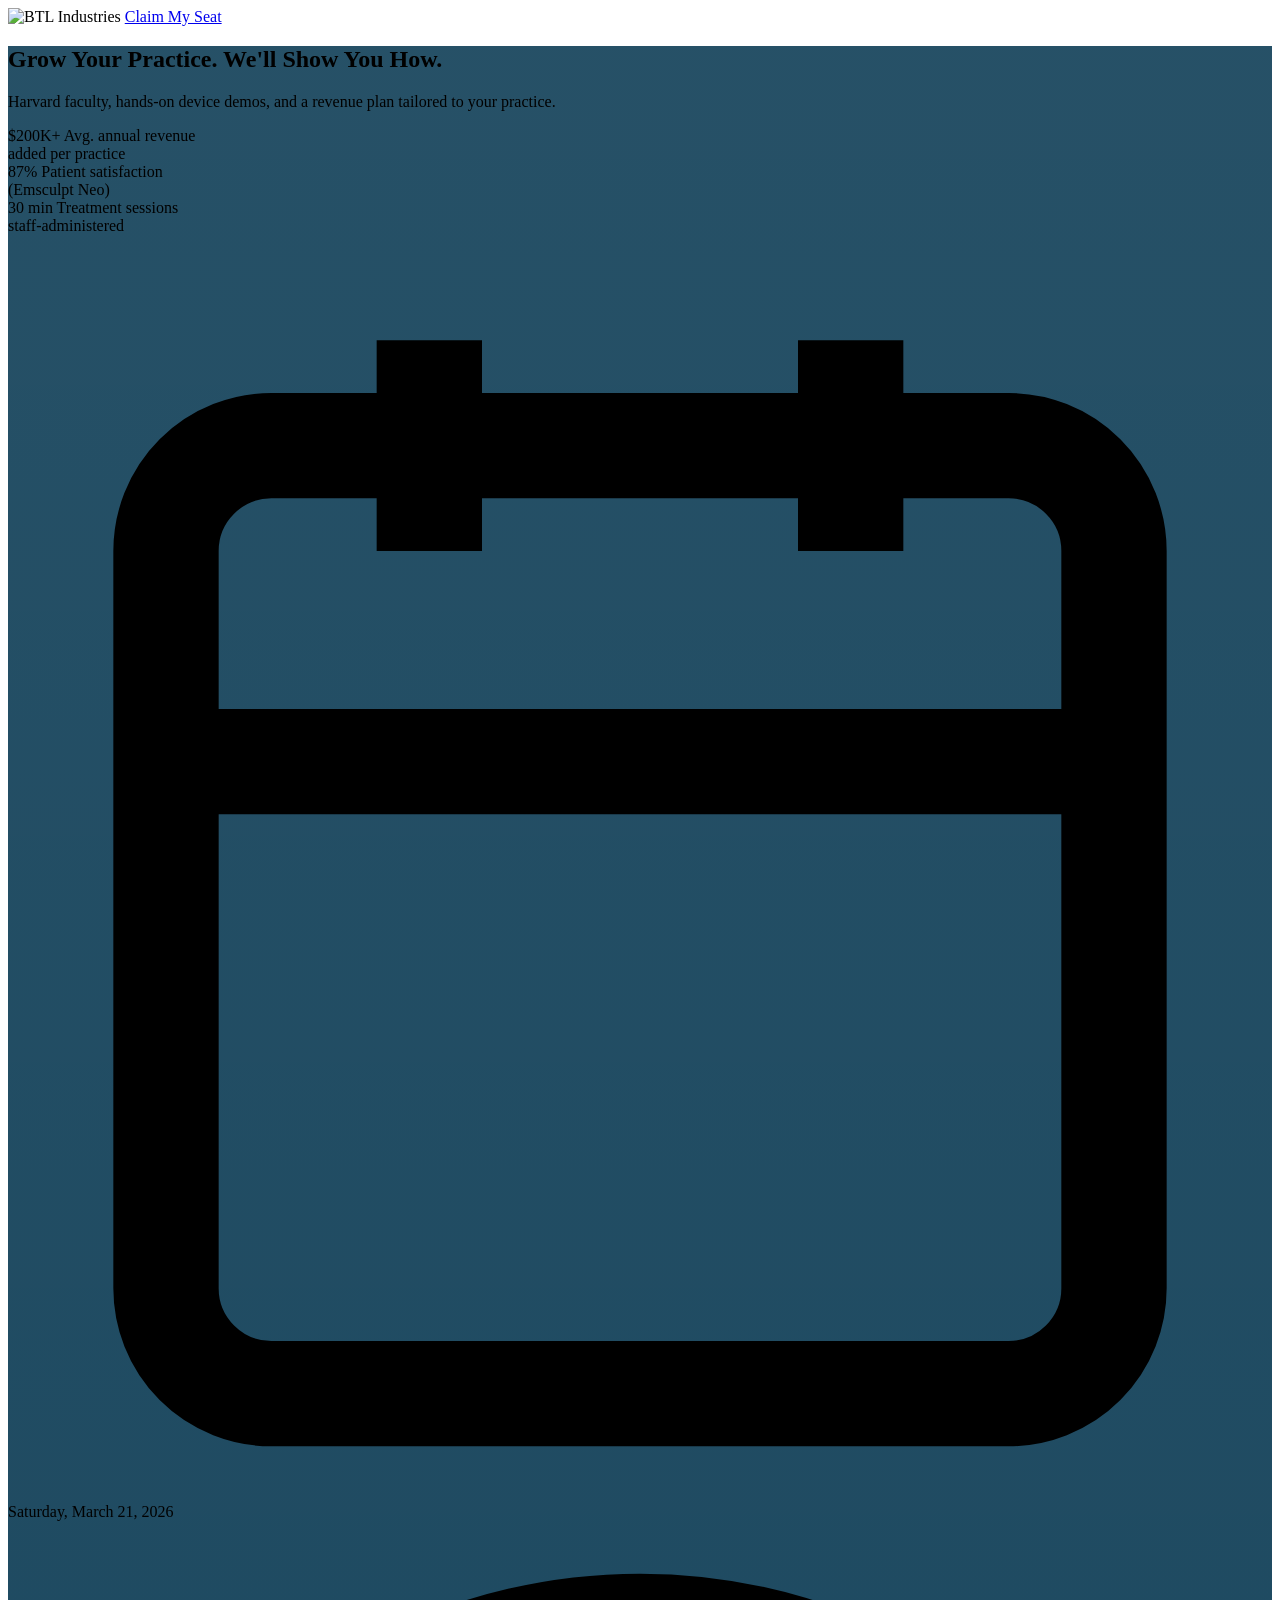
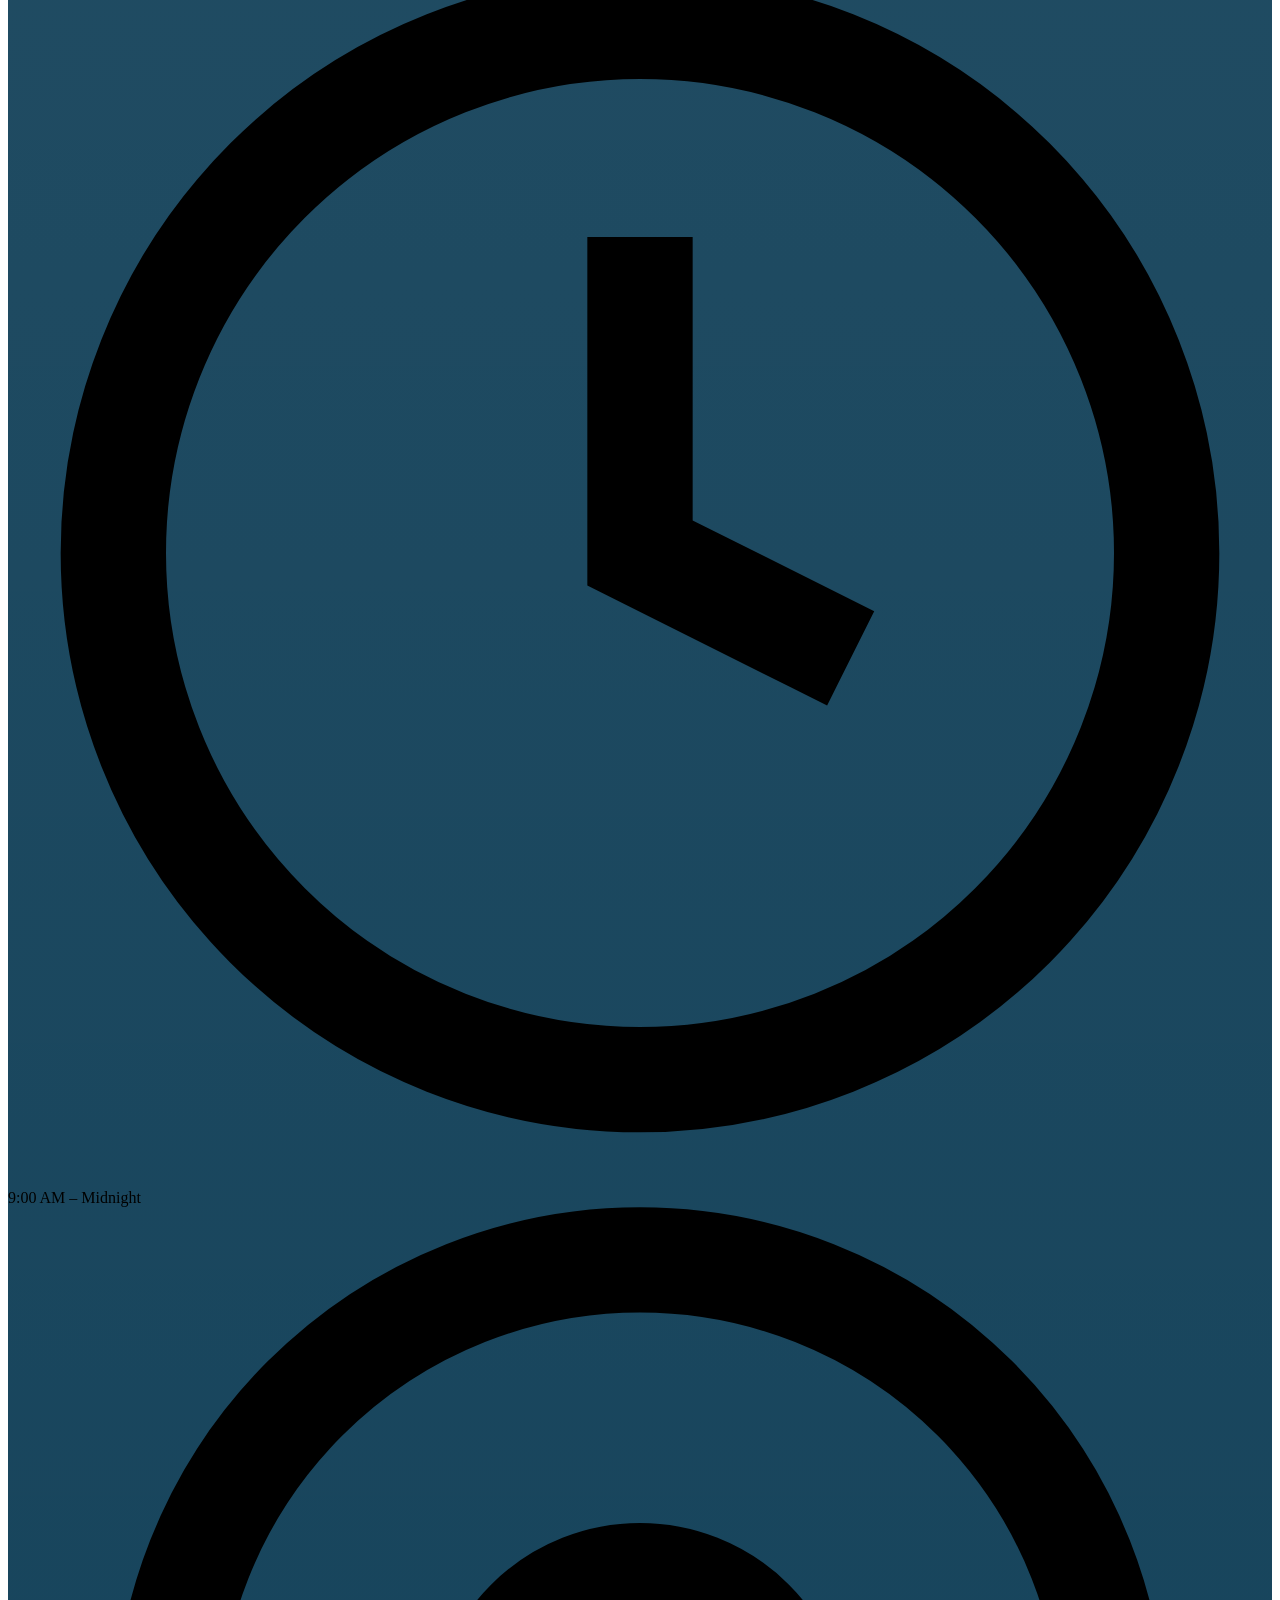
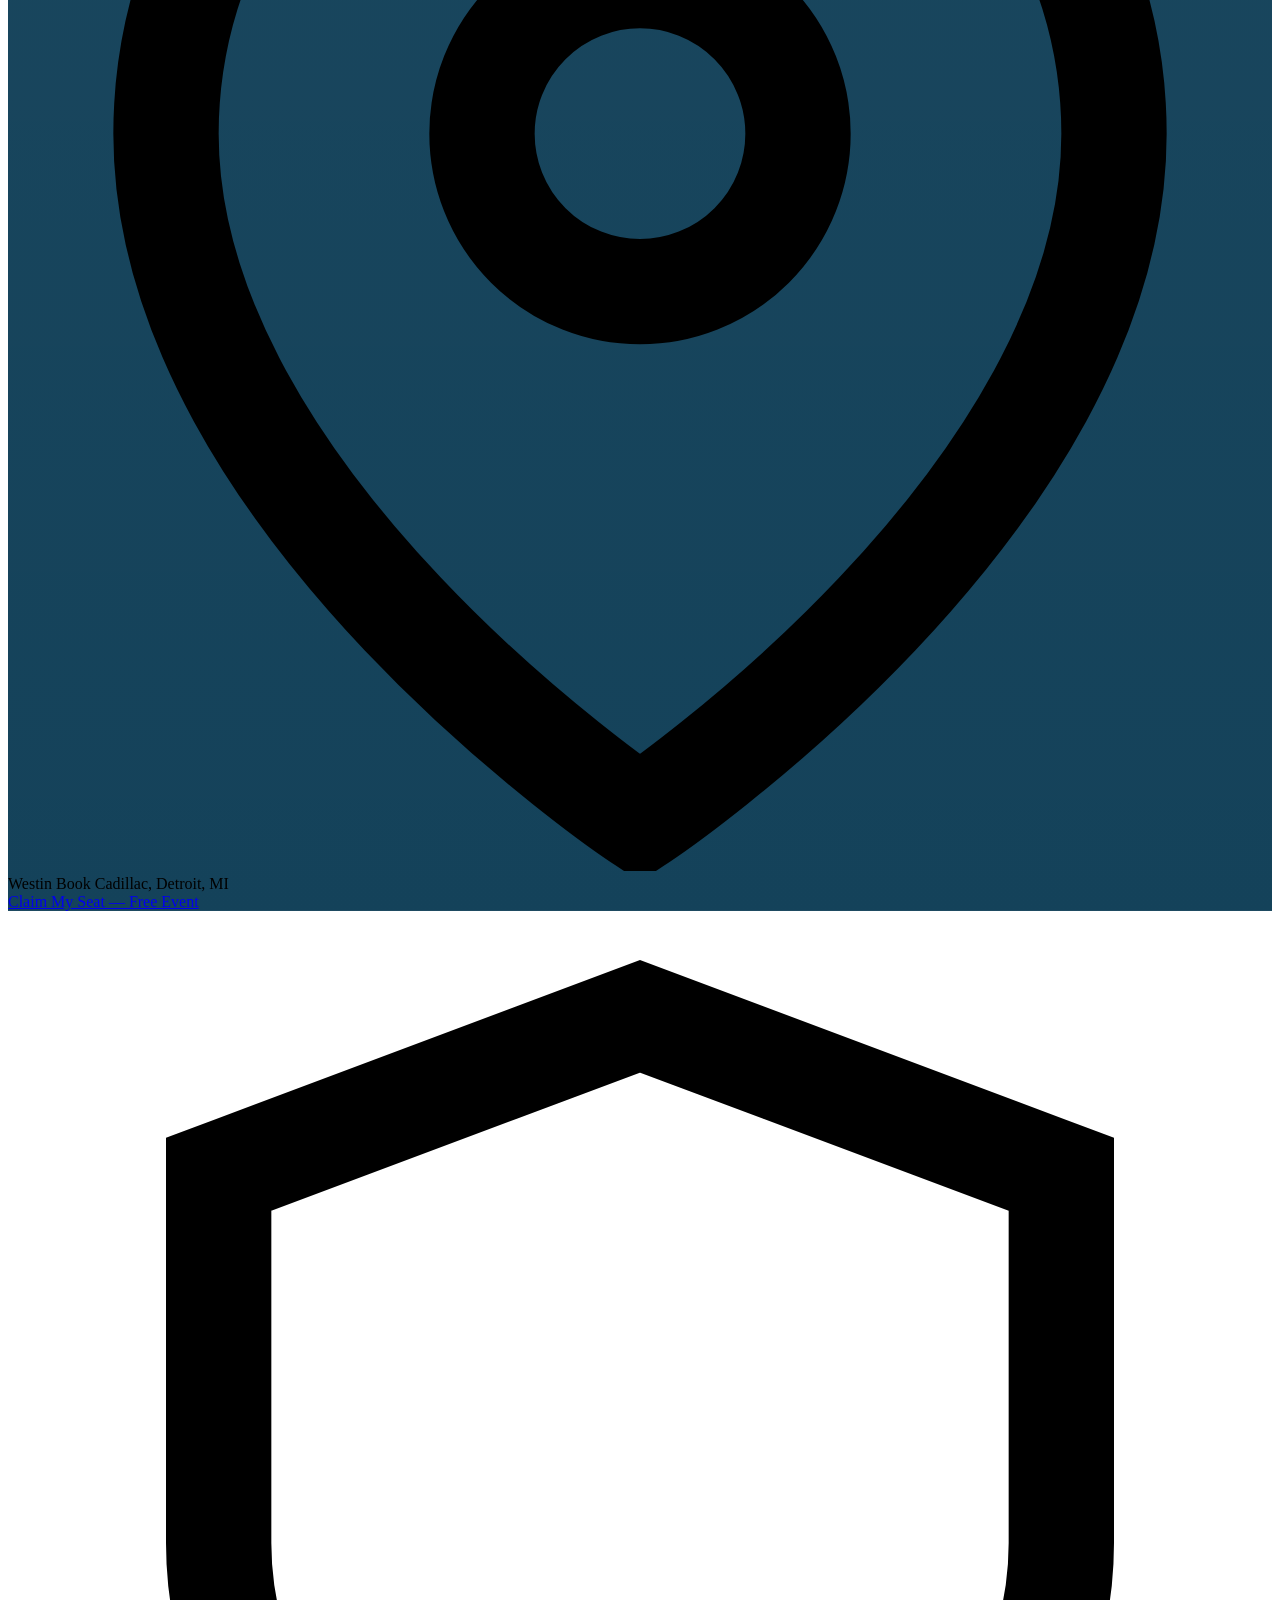
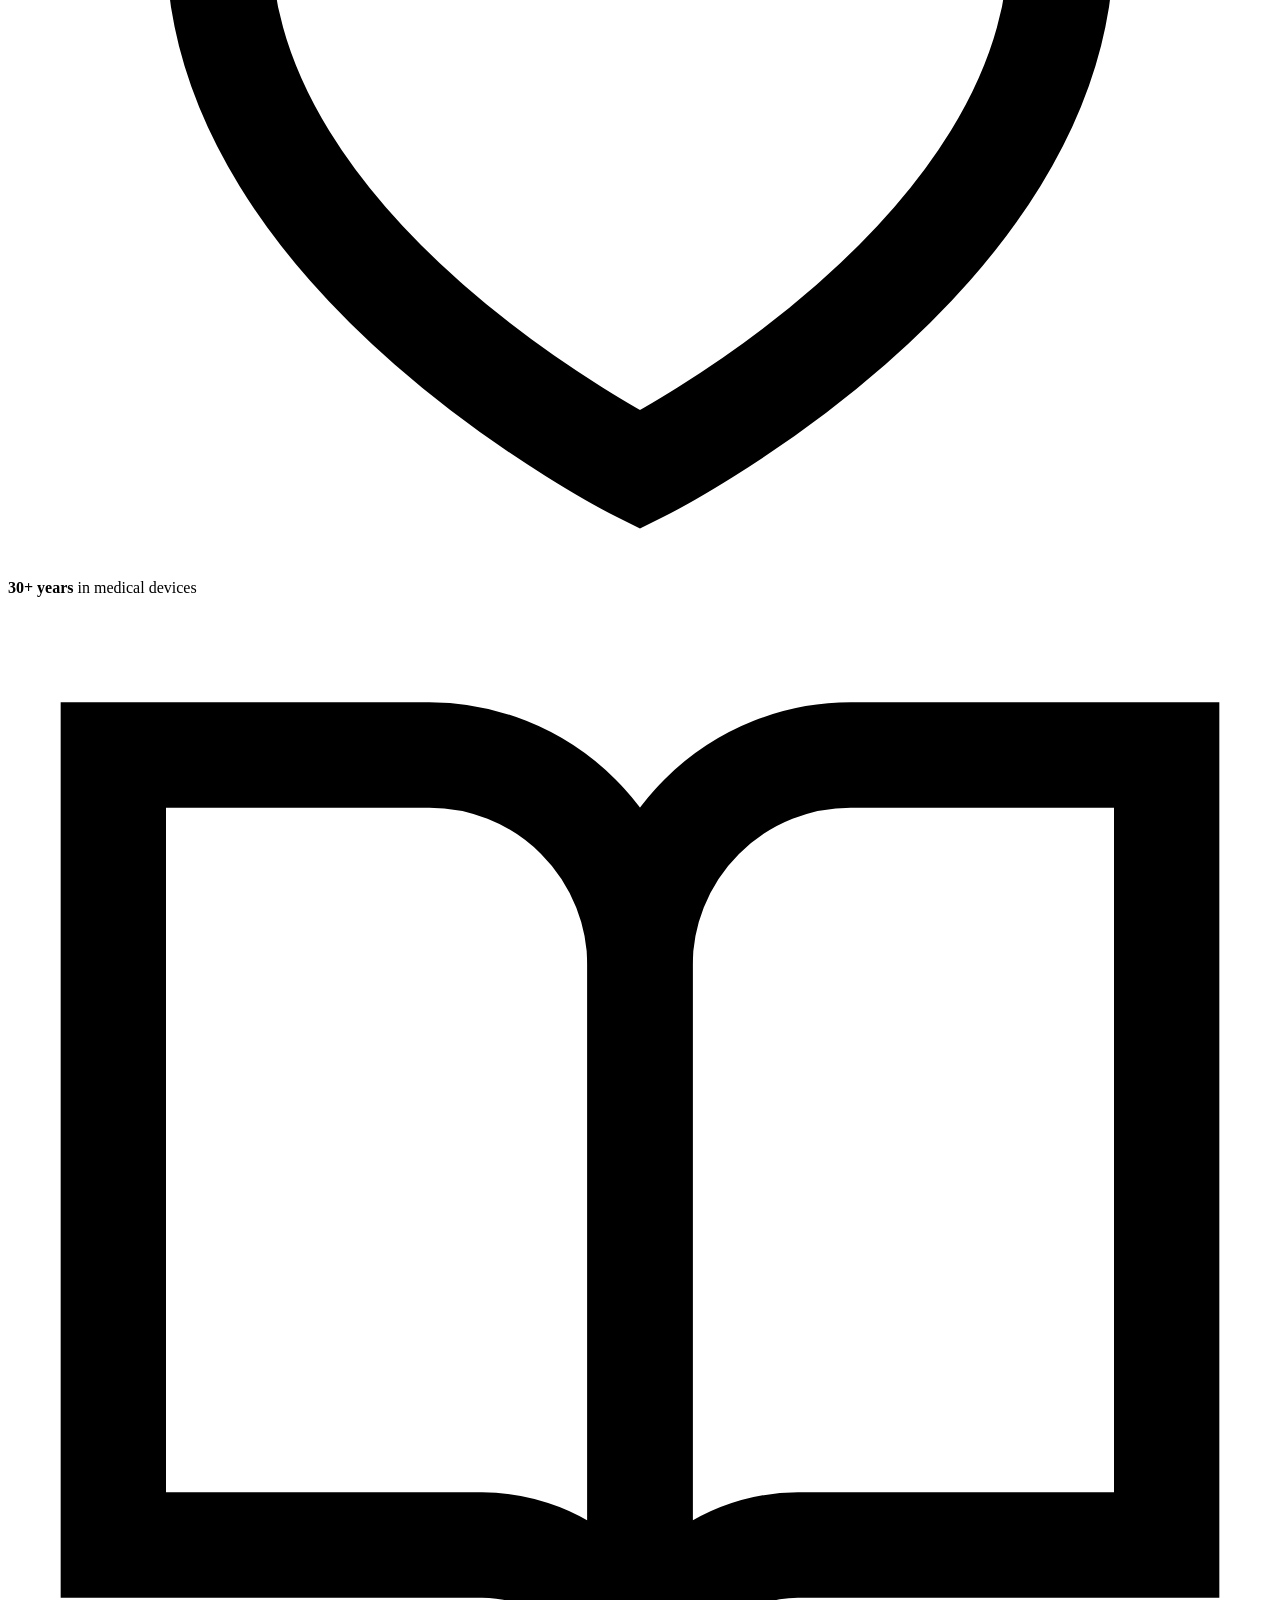
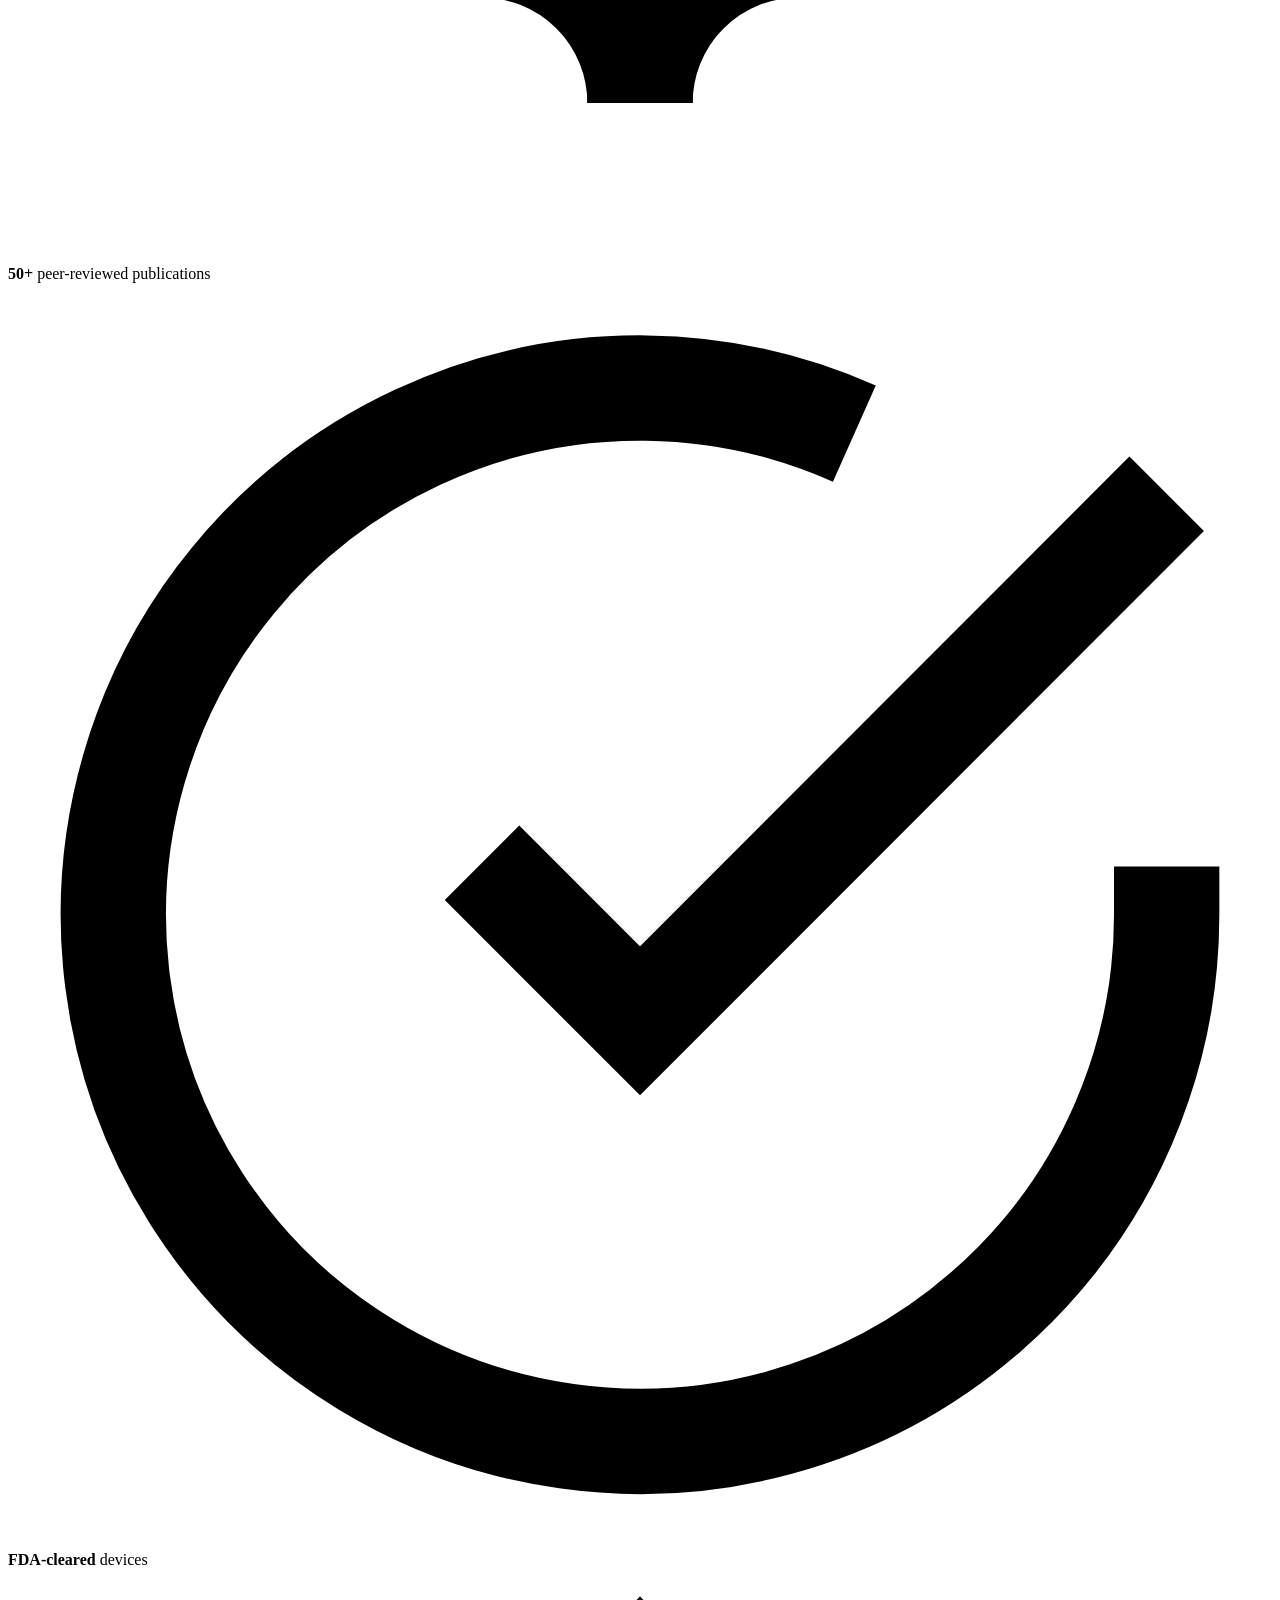
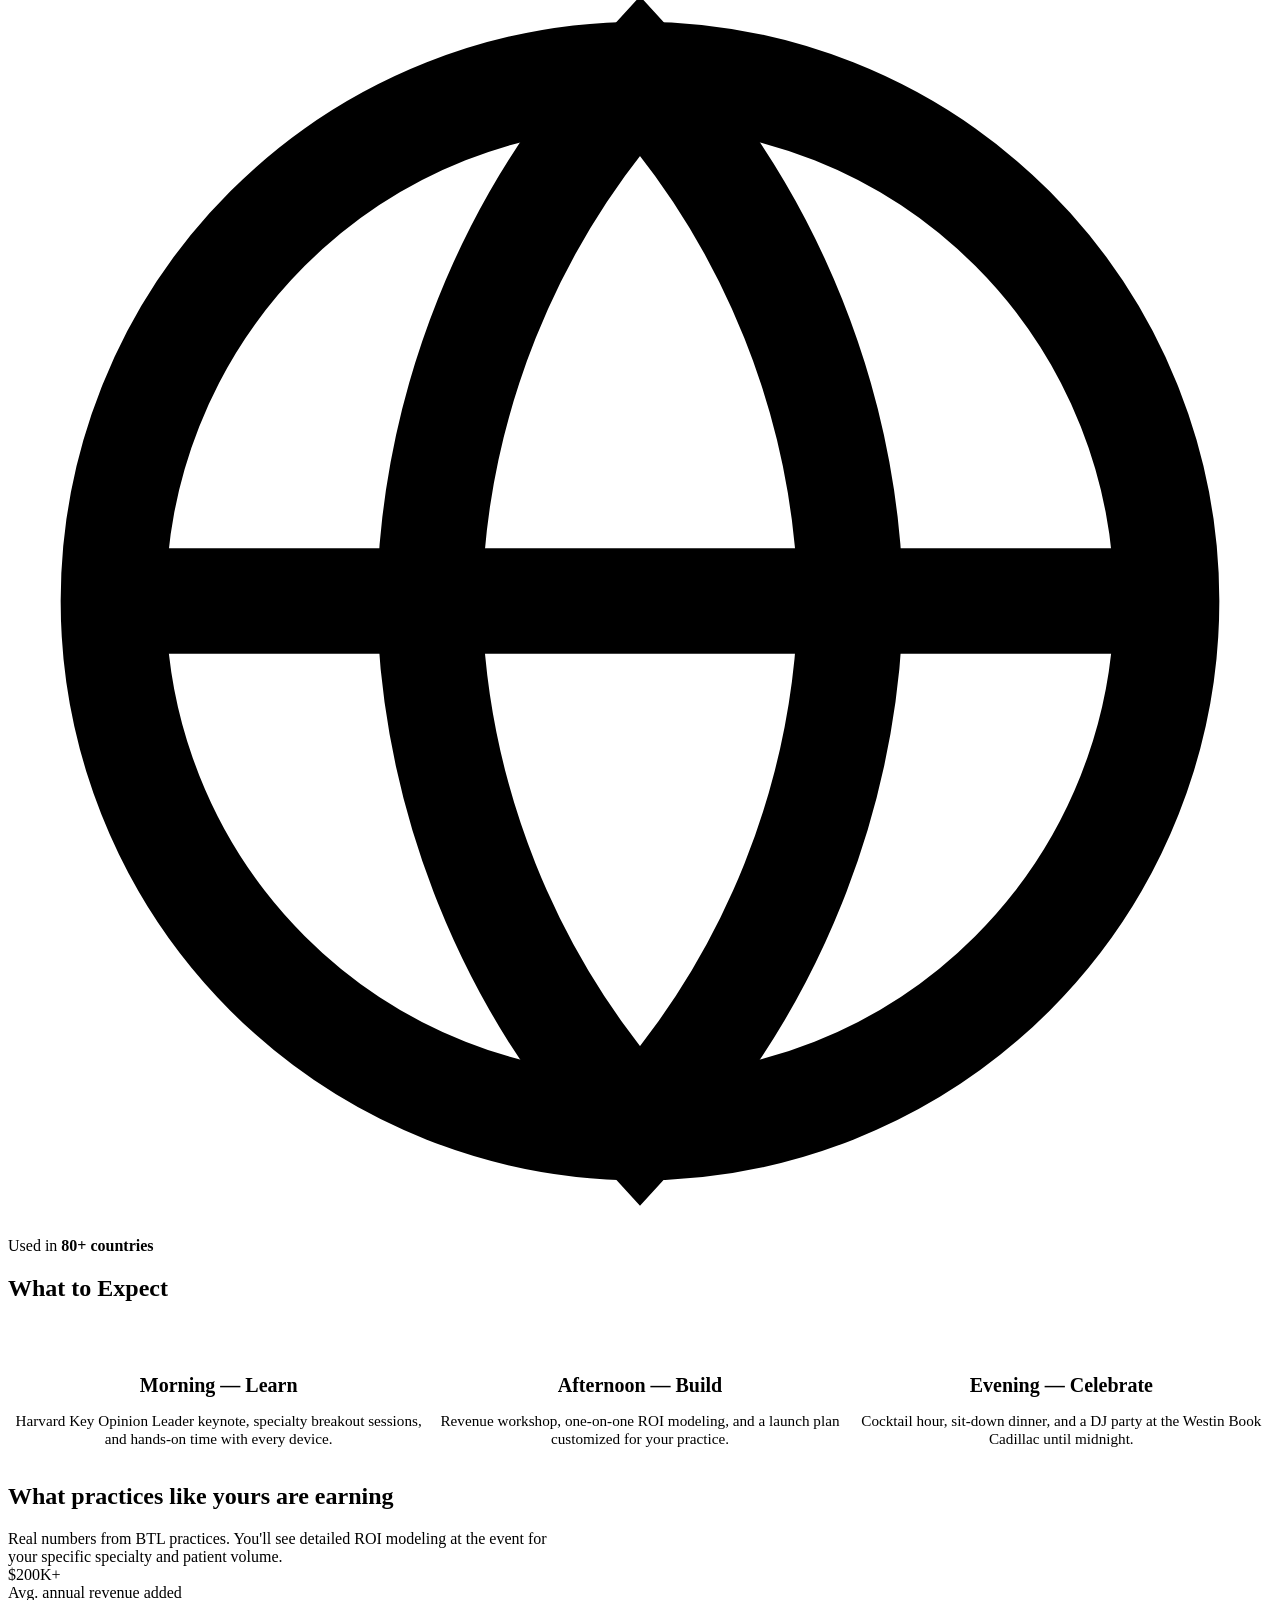
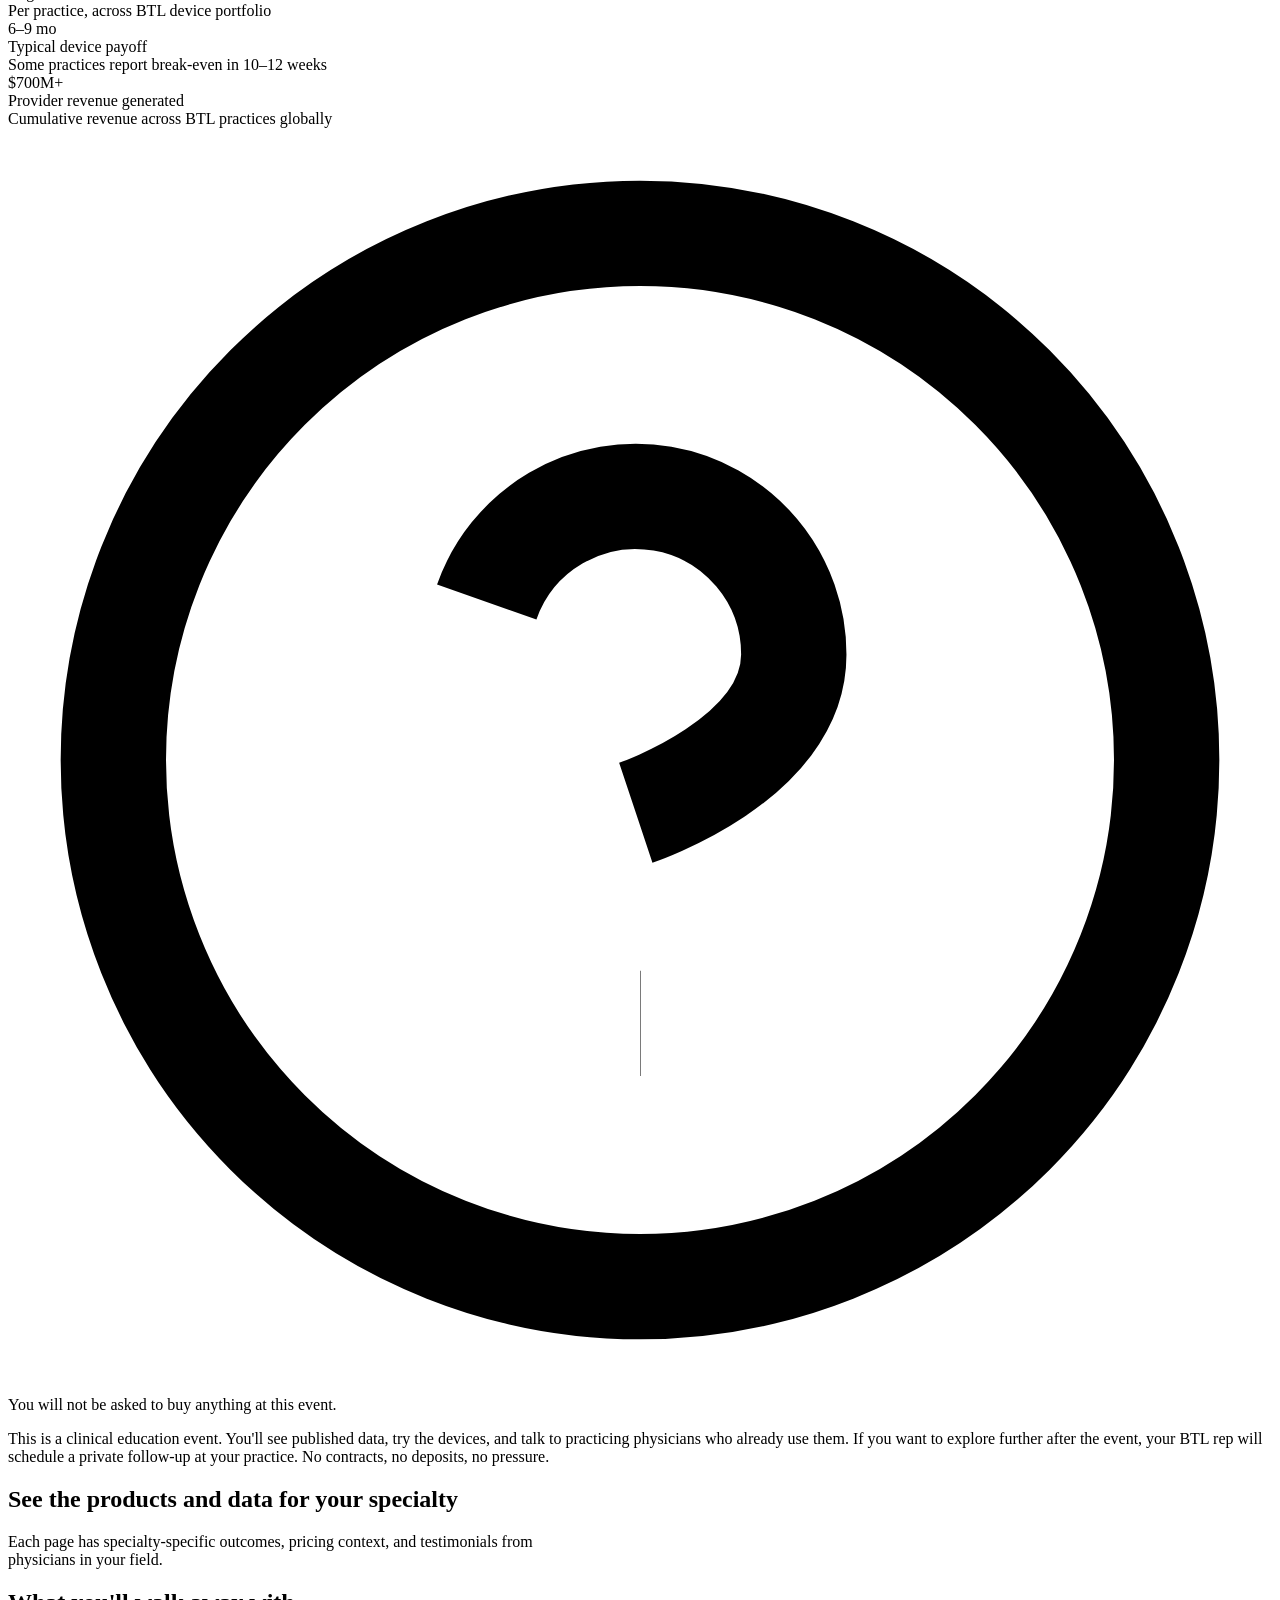
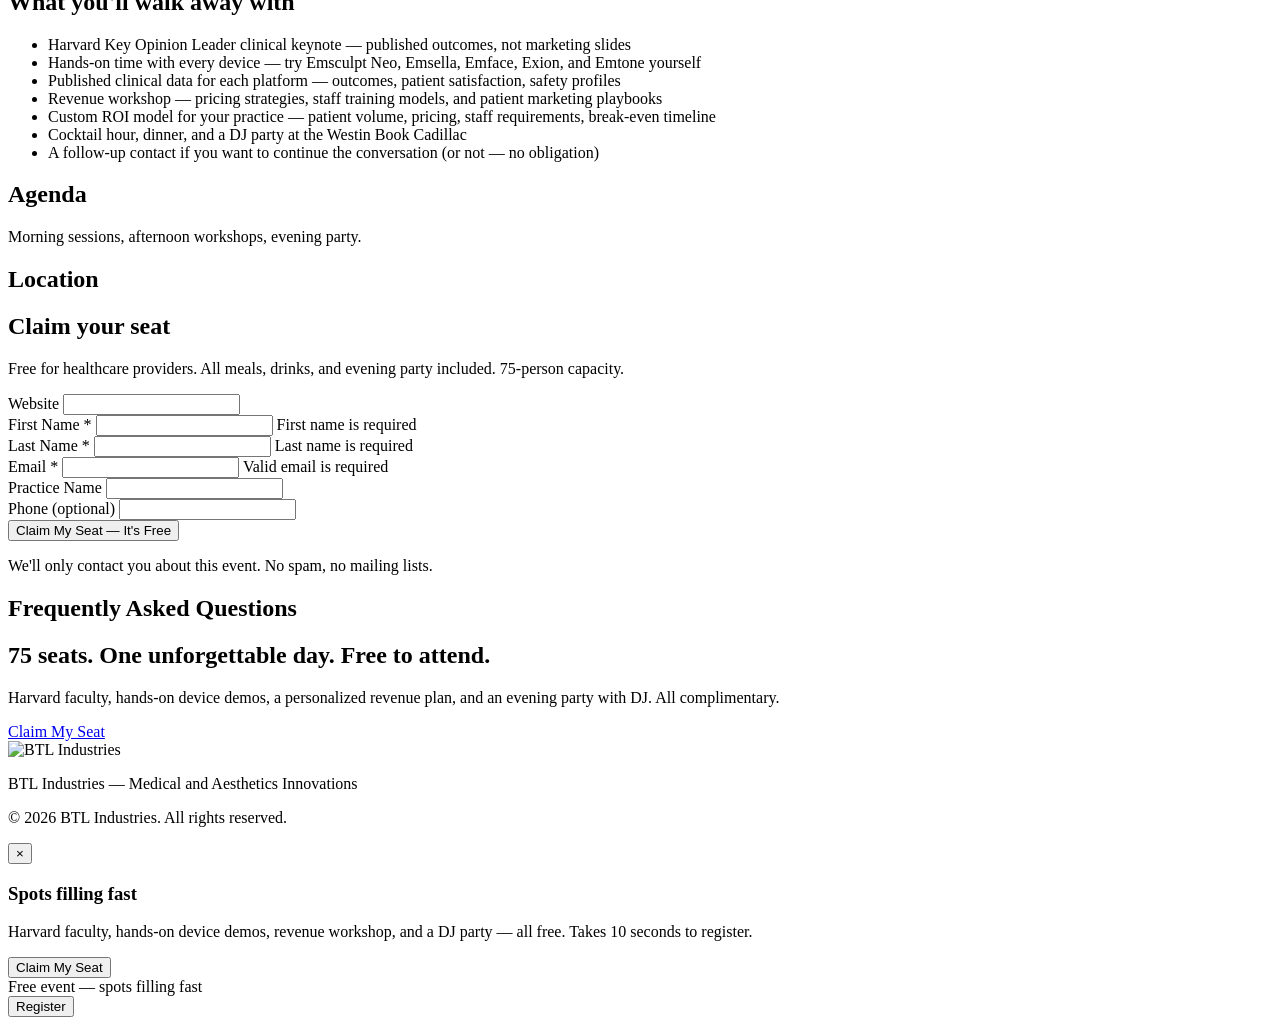
==== index.html @ b7454812 "Move site to root, fix progress bar, calendar TZ, remove SMS - Move all content from /events/detroit" ====
<!DOCTYPE html>
<html lang="en">
<head>
  <meta charset="UTF-8">
  <meta name="viewport" content="width=device-width, initial-scale=1.0">
  <title>BTL Body &amp; Mind Experience — Detroit, March 21</title>
  <meta name="description" content="Harvard faculty, hands-on device demos, and a revenue plan tailored to your practice. Free full-day event for healthcare providers. Detroit, March 21.">
  <link rel="icon" type="image/png" href="shared/assets/btl-icon-blue.png">
  <link rel="preconnect" href="https://fonts.googleapis.com">
  <link rel="preconnect" href="https://fonts.gstatic.com" crossorigin>
  <link href="https://fonts.googleapis.com/css2?family=Inter:wght@400;500;600;700&display=swap" rel="stylesheet">
  <link rel="stylesheet" href="shared/css/styles.css?v=2">
</head>
<body>

  <!-- Header -->
  <header class="header">
    <div class="container header__inner">
      <img src="shared/assets/btl-logo-white.svg" alt="BTL Industries" class="header__logo">
      <a href="#register" class="btn btn--white btn--sm header__cta">Claim My Seat</a>
    </div>
  </header>

  <!-- Hero — drop hero-bg.jpg into assets/ to activate background image -->
  <section class="hero" style="background-image:linear-gradient(rgba(0,50,76,0.85),rgba(0,50,76,0.92)),url('assets/hero-bg.jpg');background-size:cover;background-position:center;">
    <div class="container">
      <div class="social-proof social-proof--hero" data-social-proof="hero" hidden></div>

      <h1 data-hero-headline>Grow Your Practice. We'll Show You How.</h1>
      <p class="hero__tagline" data-hero-subheadline>Harvard faculty, hands-on device demos, and a revenue plan tailored to your practice.</p>

      <div class="hero__stats">
        <div class="hero__stat">
          <span class="hero__stat-number">$200K+</span>
          <span class="hero__stat-label">Avg. annual revenue<br>added per practice</span>
        </div>
        <div class="hero__stat">
          <span class="hero__stat-number">87%</span>
          <span class="hero__stat-label">Patient satisfaction<br>(Emsculpt Neo)</span>
        </div>
        <div class="hero__stat">
          <span class="hero__stat-number">30 min</span>
          <span class="hero__stat-label">Treatment sessions<br>staff-administered</span>
        </div>
      </div>

      <div class="hero__meta">
        <span class="hero__meta-item">
          <svg viewBox="0 0 24 24" fill="none" stroke="currentColor" stroke-width="2"><rect x="3" y="4" width="18" height="18" rx="2"/><line x1="16" y1="2" x2="16" y2="6"/><line x1="8" y1="2" x2="8" y2="6"/><line x1="3" y1="10" x2="21" y2="10"/></svg>
          <span data-event-date>Saturday, March 21, 2026</span>
        </span>
        <span class="hero__meta-item">
          <svg viewBox="0 0 24 24" fill="none" stroke="currentColor" stroke-width="2"><circle cx="12" cy="12" r="10"/><polyline points="12 6 12 12 16 14"/></svg>
          <span data-event-time>9:00 AM – Midnight</span>
        </span>
        <span class="hero__meta-item">
          <svg viewBox="0 0 24 24" fill="none" stroke="currentColor" stroke-width="2"><path d="M21 10c0 7-9 13-9 13s-9-6-9-13a9 9 0 0118 0z"/><circle cx="12" cy="10" r="3"/></svg>
          <span><span data-event-venue>Westin Book Cadillac</span>, <span data-event-city>Detroit, MI</span></span>
        </span>
      </div>

      <div class="hero__actions">
        <a href="#register" class="btn btn--white btn--lg">Claim My Seat — Free Event</a>
      </div>
    </div>
  </section>

  <!-- Credibility Strip -->
  <div class="credibility-strip">
    <div class="container credibility-strip__inner">
      <span class="credibility-strip__item">
        <svg viewBox="0 0 24 24" fill="none" stroke="currentColor" stroke-width="2"><path d="M12 22s8-4 8-10V5l-8-3-8 3v7c0 6 8 10 8 10z"/></svg>
        <span><strong>30+ years</strong> in medical devices</span>
      </span>
      <span class="credibility-strip__item">
        <svg viewBox="0 0 24 24" fill="none" stroke="currentColor" stroke-width="2"><path d="M2 3h6a4 4 0 014 4v14a3 3 0 00-3-3H2z"/><path d="M22 3h-6a4 4 0 00-4 4v14a3 3 0 013-3h7z"/></svg>
        <span><strong>50+</strong> peer-reviewed publications</span>
      </span>
      <span class="credibility-strip__item">
        <svg viewBox="0 0 24 24" fill="none" stroke="currentColor" stroke-width="2"><path d="M22 11.08V12a10 10 0 11-5.93-9.14"/><polyline points="22 4 12 14.01 9 11.01"/></svg>
        <span><strong>FDA-cleared</strong> devices</span>
      </span>
      <span class="credibility-strip__item">
        <svg viewBox="0 0 24 24" fill="none" stroke="currentColor" stroke-width="2"><circle cx="12" cy="12" r="10"/><line x1="2" y1="12" x2="22" y2="12"/><path d="M12 2a15.3 15.3 0 014 10 15.3 15.3 0 01-4 10 15.3 15.3 0 01-4-10 15.3 15.3 0 014-10z"/></svg>
        <span>Used in <strong>80+ countries</strong></span>
      </span>
    </div>
  </div>

  <!-- What to Expect — Day Flow -->
  <section class="section" style="padding-top:var(--space-2xl);padding-bottom:var(--space-2xl);">
    <div class="container">
      <h2 class="text-center" style="margin-bottom:var(--space-xl);">What to Expect</h2>
      <div style="display:grid;grid-template-columns:repeat(auto-fit,minmax(240px,1fr));gap:var(--space-xl);text-align:center;">
        <div>
          <div style="margin-bottom:var(--space-sm);">
            <svg width="48" height="48" viewBox="0 0 24 24" fill="none" stroke="var(--btl-primary)" stroke-width="1.5" stroke-linecap="round" stroke-linejoin="round"><path d="M2 3h6a4 4 0 014 4v14a3 3 0 00-3-3H2z"/><path d="M22 3h-6a4 4 0 00-4 4v14a3 3 0 013-3h7z"/></svg>
          </div>
          <h3 style="color:var(--btl-primary);margin-bottom:var(--space-xs);font-size:1.25rem;">Morning &mdash; Learn</h3>
          <p class="text-muted" style="font-size:0.95rem;">Harvard Key Opinion Leader keynote, specialty breakout sessions, and hands-on time with every device.</p>
        </div>
        <div>
          <div style="margin-bottom:var(--space-sm);">
            <svg width="48" height="48" viewBox="0 0 24 24" fill="none" stroke="var(--btl-primary)" stroke-width="1.5" stroke-linecap="round" stroke-linejoin="round"><line x1="18" y1="20" x2="18" y2="10"/><line x1="12" y1="20" x2="12" y2="4"/><line x1="6" y1="20" x2="6" y2="14"/></svg>
          </div>
          <h3 style="color:var(--btl-primary);margin-bottom:var(--space-xs);font-size:1.25rem;">Afternoon &mdash; Build</h3>
          <p class="text-muted" style="font-size:0.95rem;">Revenue workshop, one-on-one ROI modeling, and a launch plan customized for your practice.</p>
        </div>
        <div>
          <div style="margin-bottom:var(--space-sm);">
            <svg width="48" height="48" viewBox="0 0 24 24" fill="none" stroke="var(--btl-primary)" stroke-width="1.5" stroke-linecap="round" stroke-linejoin="round"><path d="M8 22h8"/><path d="M7 10h10"/><path d="M12 15v7"/><path d="M12 15a5 5 0 005-5c0-2-.5-4-1-6H8c-.5 2-1 4-1 6a5 5 0 005 5z"/></svg>
          </div>
          <h3 style="color:var(--btl-primary);margin-bottom:var(--space-xs);font-size:1.25rem;">Evening &mdash; Celebrate</h3>
          <p class="text-muted" style="font-size:0.95rem;">Cocktail hour, sit-down dinner, and a DJ party at the Westin Book Cadillac until midnight.</p>
        </div>
      </div>
    </div>
  </section>

  <!-- Countdown / Scarcity -->
  <div class="container" style="margin-top:var(--space-lg);">
    <div data-countdown hidden></div>
  </div>

  <!-- ROI Section -->
  <section class="section">
    <div class="container">
      <h2 class="text-center">What practices like yours are earning</h2>
      <p class="text-center text-muted" style="max-width:560px;margin:var(--space-sm) auto 0;">
        Real numbers from BTL practices. You'll see detailed ROI modeling at the event for your specific specialty and patient volume.
      </p>
      <div class="roi-grid">
        <div class="roi-card">
          <div class="roi-card__number">$200K+</div>
          <div class="roi-card__label">Avg. annual revenue added</div>
          <div class="roi-card__detail">Per practice, across BTL device portfolio</div>
        </div>
        <div class="roi-card">
          <div class="roi-card__number">6–9 mo</div>
          <div class="roi-card__label">Typical device payoff</div>
          <div class="roi-card__detail">Some practices report break-even in 10–12 weeks</div>
        </div>
        <div class="roi-card">
          <div class="roi-card__number">$700M+</div>
          <div class="roi-card__label">Provider revenue generated</div>
          <div class="roi-card__detail">Cumulative revenue across BTL practices globally</div>
        </div>
      </div>

      <div class="no-pressure">
        <div class="no-pressure__icon">
          <svg viewBox="0 0 24 24" fill="none" stroke="currentColor" stroke-width="2"><circle cx="12" cy="12" r="10"/><path d="M9.09 9a3 3 0 015.83 1c0 2-3 3-3 3"/><line x1="12" y1="17" x2="12.01" y2="17"/></svg>
        </div>
        <div>
          <div class="no-pressure__title">You will not be asked to buy anything at this event.</div>
          <p class="no-pressure__text">This is a clinical education event. You'll see published data, try the devices, and talk to practicing physicians who already use them. If you want to explore further after the event, your BTL rep will schedule a private follow-up at your practice. No contracts, no deposits, no pressure.</p>
        </div>
      </div>
    </div>
  </section>

  <!-- Find Your Specialty -->
  <section class="section section--alt">
    <div class="container">
      <h2 class="text-center">See the products and data for your specialty</h2>
      <p class="text-center text-muted" style="max-width:560px;margin:var(--space-sm) auto 0;">
        Each page has specialty-specific outcomes, pricing context, and testimonials from physicians in your field.
      </p>
      <div class="specialty-nav" data-specialty-nav>
        <!-- Hydrated by config-loader.js -->
      </div>
    </div>
  </section>

  <!-- What You'll Walk Away With -->
  <section class="section">
    <div class="container container--narrow">
      <h2 class="text-center">What you'll walk away with</h2>
      <ul class="talking-points" style="margin-top:var(--space-xl);">
        <li>Harvard Key Opinion Leader clinical keynote — published outcomes, not marketing slides</li>
        <li>Hands-on time with every device — try Emsculpt Neo, Emsella, Emface, Exion, and Emtone yourself</li>
        <li>Published clinical data for each platform — outcomes, patient satisfaction, safety profiles</li>
        <li>Revenue workshop — pricing strategies, staff training models, and patient marketing playbooks</li>
        <li>Custom ROI model for your practice — patient volume, pricing, staff requirements, break-even timeline</li>
        <li>Cocktail hour, dinner, and a DJ party at the Westin Book Cadillac</li>
        <li>A follow-up contact if you want to continue the conversation (or not — no obligation)</li>
      </ul>
    </div>
  </section>

  <!-- Agenda -->
  <section class="section section--alt" id="agenda">
    <div class="container container--narrow">
      <h2 class="text-center">Agenda</h2>
      <p class="text-center text-muted" style="margin-bottom:var(--space-xl);">Morning sessions, afternoon workshops, evening party.</p>
      <ul class="agenda-list" data-agenda>
        <!-- Hydrated by config-loader.js -->
      </ul>
    </div>
  </section>

  <!-- Location -->
  <section class="section section--alt">
    <div class="container container--narrow">
      <h2 class="text-center" style="margin-bottom:var(--space-xl);">Location</h2>
      <div data-location>
        <!-- Hydrated by config-loader.js -->
      </div>
    </div>
  </section>

  <!-- Registration Form -->
  <section class="form-section" id="register" data-form-section>
    <div class="container">
      <div class="form-card">
        <h2 class="form-card__title">Claim your seat</h2>
        <p class="form-card__subtitle">Free for healthcare providers. All meals, drinks, and evening party included. 75-person capacity.</p>

        <div class="social-proof" data-social-proof="hero" hidden></div>

        <form id="registration-form" novalidate>
          <!-- Honeypot -->
          <div class="form-group--hp" aria-hidden="true">
            <label for="website">Website</label>
            <input type="text" name="website" id="website" tabindex="-1" autocomplete="off">
          </div>

          <!-- Hidden fields -->
          <input type="hidden" name="event_id" value="">
          <input type="hidden" name="specialty" value="">
          <input type="hidden" name="referred_by" value="">
          <input type="hidden" name="utm_source" value="">
          <input type="hidden" name="utm_medium" value="">
          <input type="hidden" name="utm_campaign" value="">
          <input type="hidden" name="utm_content" value="">

          <div class="form-row form-row--2col">
            <div class="form-group">
              <label for="first_name">First Name <span class="required">*</span></label>
              <input type="text" name="first_name" id="first_name" required autocomplete="given-name">
              <span class="error-message">First name is required</span>
            </div>
            <div class="form-group">
              <label for="last_name">Last Name <span class="required">*</span></label>
              <input type="text" name="last_name" id="last_name" required autocomplete="family-name">
              <span class="error-message">Last name is required</span>
            </div>
          </div>

          <div class="form-row">
            <div class="form-group">
              <label for="email">Email <span class="required">*</span></label>
              <input type="email" name="email" id="email" required autocomplete="email">
              <span class="error-message">Valid email is required</span>
            </div>
          </div>

          <div class="form-row">
            <div class="form-group">
              <label for="practice">Practice Name</label>
              <input type="text" name="practice" id="practice" autocomplete="organization">
            </div>
          </div>

          <div class="form-row">
            <div class="form-group">
              <label for="phone">Phone <span class="text-xs text-muted">(optional)</span></label>
              <input type="tel" name="phone" id="phone" autocomplete="tel">
            </div>
          </div>

          <div style="margin-top:var(--space-xl);">
            <button type="submit" class="btn btn--primary btn--lg btn--full">Claim My Seat — It's Free</button>
          </div>

          <p class="form-privacy">We'll only contact you about this event. No spam, no mailing lists.</p>
        </form>
      </div>
    </div>
  </section>

  <!-- Post-Event Mode (hidden by default) -->
  <section class="post-event" data-post-event hidden>
    <div class="container container--narrow">
      <span class="post-event__badge">Event has passed</span>
      <h2 class="post-event__title" data-lead-magnet-title>BTL Practice Integration Guide</h2>
      <p class="post-event__text" data-lead-magnet-desc>Download our guide to evaluating BTL platforms for your practice.</p>
      <div class="post-event__form">
        <div class="form-row">
          <input type="email" placeholder="Your email address" aria-label="Email for download">
          <button class="btn btn--primary">Get the Guide</button>
        </div>
      </div>
    </div>
  </section>

  <!-- FAQ -->
  <section class="section section--alt">
    <div class="container">
      <h2 class="text-center">Frequently Asked Questions</h2>
      <div class="faq-list" data-faq>
        <!-- Hydrated by config-loader.js -->
      </div>
    </div>
  </section>

  <!-- 2nd CTA -->
  <section class="cta-section">
    <div class="container">
      <h2>75 seats. One unforgettable day. Free to attend.</h2>
      <p>Harvard faculty, hands-on device demos, a personalized revenue plan, and an evening party with DJ. All complimentary.</p>
      <a href="#register" class="btn btn--white btn--lg">Claim My Seat</a>
    </div>
  </section>

  <!-- Footer -->
  <footer class="footer">
    <div class="container">
      <img src="shared/assets/btl-logo-white.svg" alt="BTL Industries" class="footer__logo">
      <p>BTL Industries — Medical and Aesthetics Innovations</p>
      <p style="margin-top:var(--space-sm);">&copy; 2026 BTL Industries. All rights reserved.</p>
    </div>
  </footer>

  <!-- Exit Intent Overlay -->
  <div class="exit-overlay" aria-hidden="true">
    <div class="exit-overlay__card">
      <button class="exit-overlay__close" aria-label="Close">&times;</button>
      <h3 class="exit-overlay__title">Spots filling fast</h3>
      <p class="exit-overlay__text">Harvard faculty, hands-on device demos, revenue workshop, and a DJ party — all free. Takes 10 seconds to register.</p>
      <button class="btn btn--primary btn--lg btn--full" data-exit-cta>Claim My Seat</button>
    </div>
  </div>

  <!-- Mobile Sticky CTA -->
  <div class="sticky-cta">
    <div class="sticky-cta__inner">
      <div>
        <div class="sticky-cta__text">Free event — spots filling fast</div>
        <div class="sticky-cta__spots"></div>
      </div>
      <button class="btn btn--primary btn--sm" data-sticky-cta>Register</button>
    </div>
  </div>

  <!-- Scripts -->
  <script src="shared/js/config-loader.js"></script>
  <script src="shared/js/form-handler.js"></script>
  <script src="shared/js/social-proof.js"></script>
  <script src="shared/js/countdown.js"></script>
  <script src="shared/js/exit-intent.js"></script>
  <script>
    BTLEvents.init();
    document.addEventListener('btl:config-ready', () => {
      BTLEvents.hydrateSpecialtyNav();
    });
  </script>

</body>
</html>
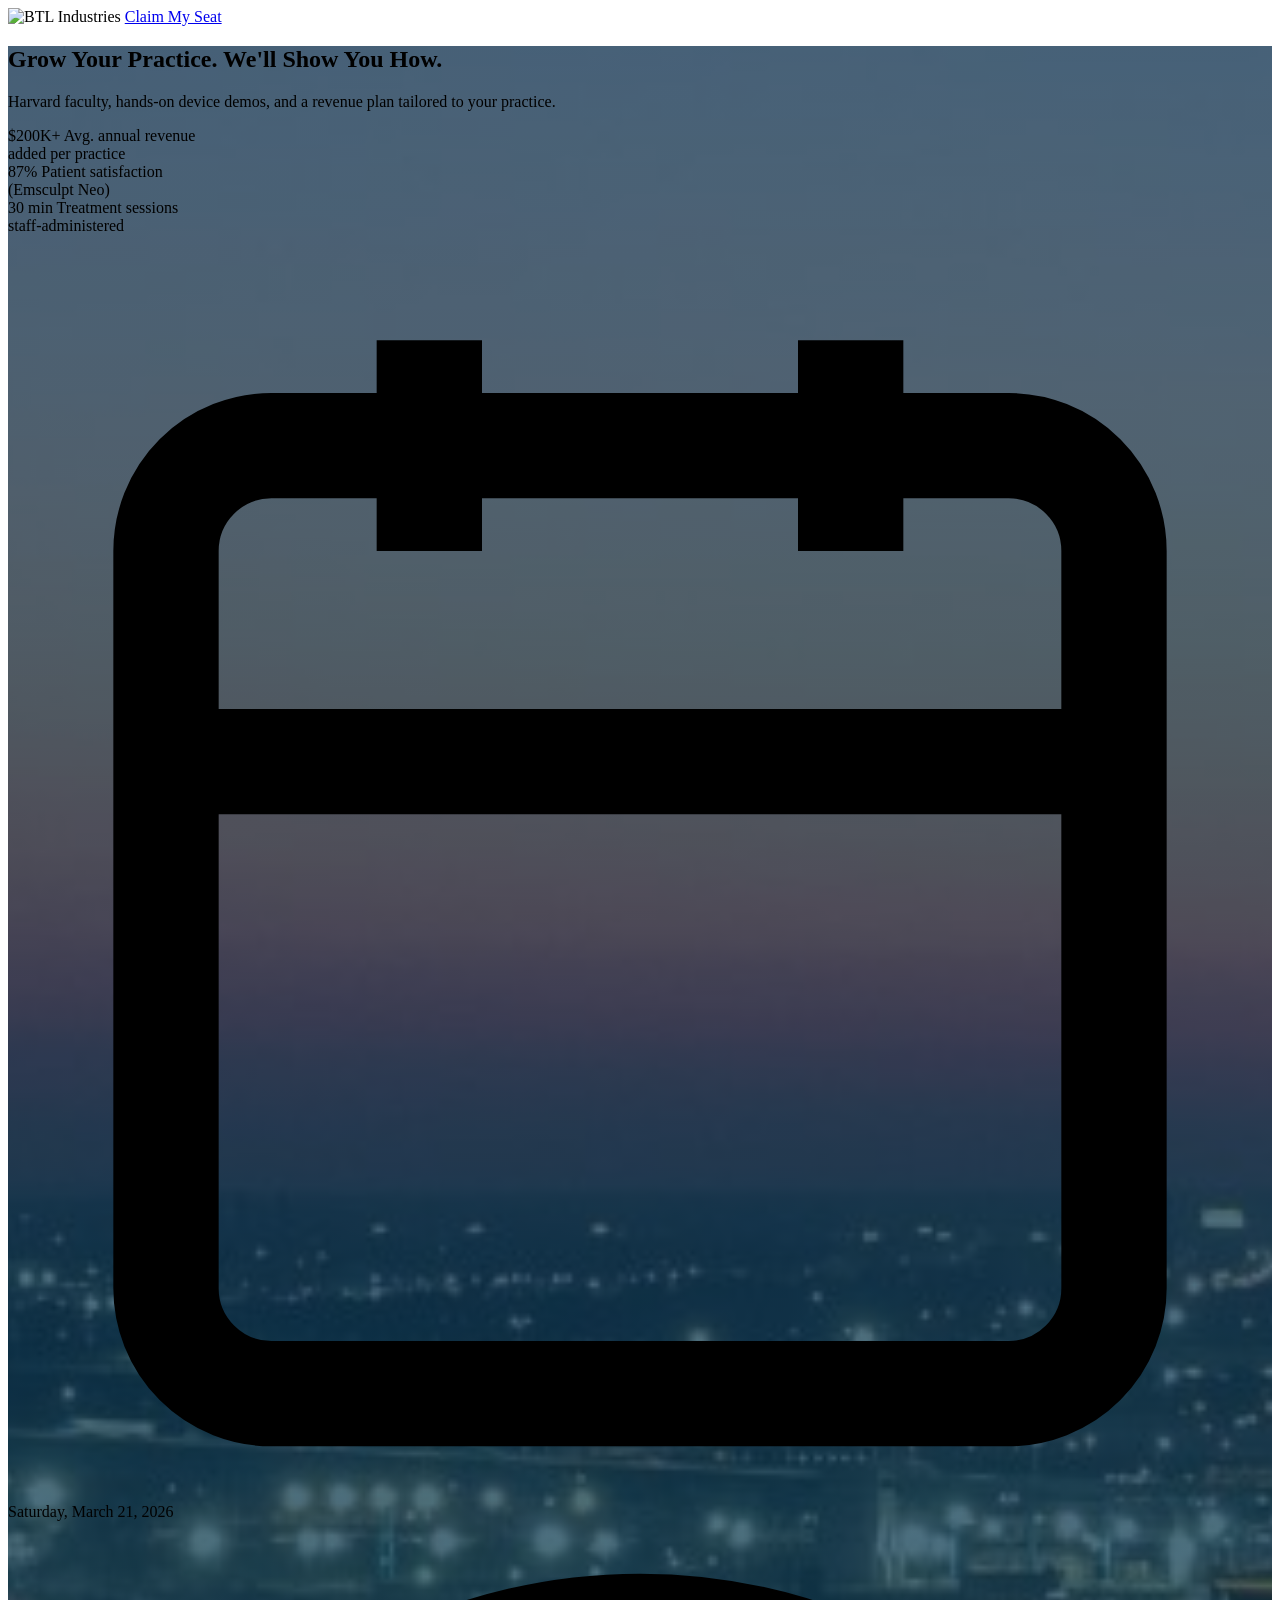
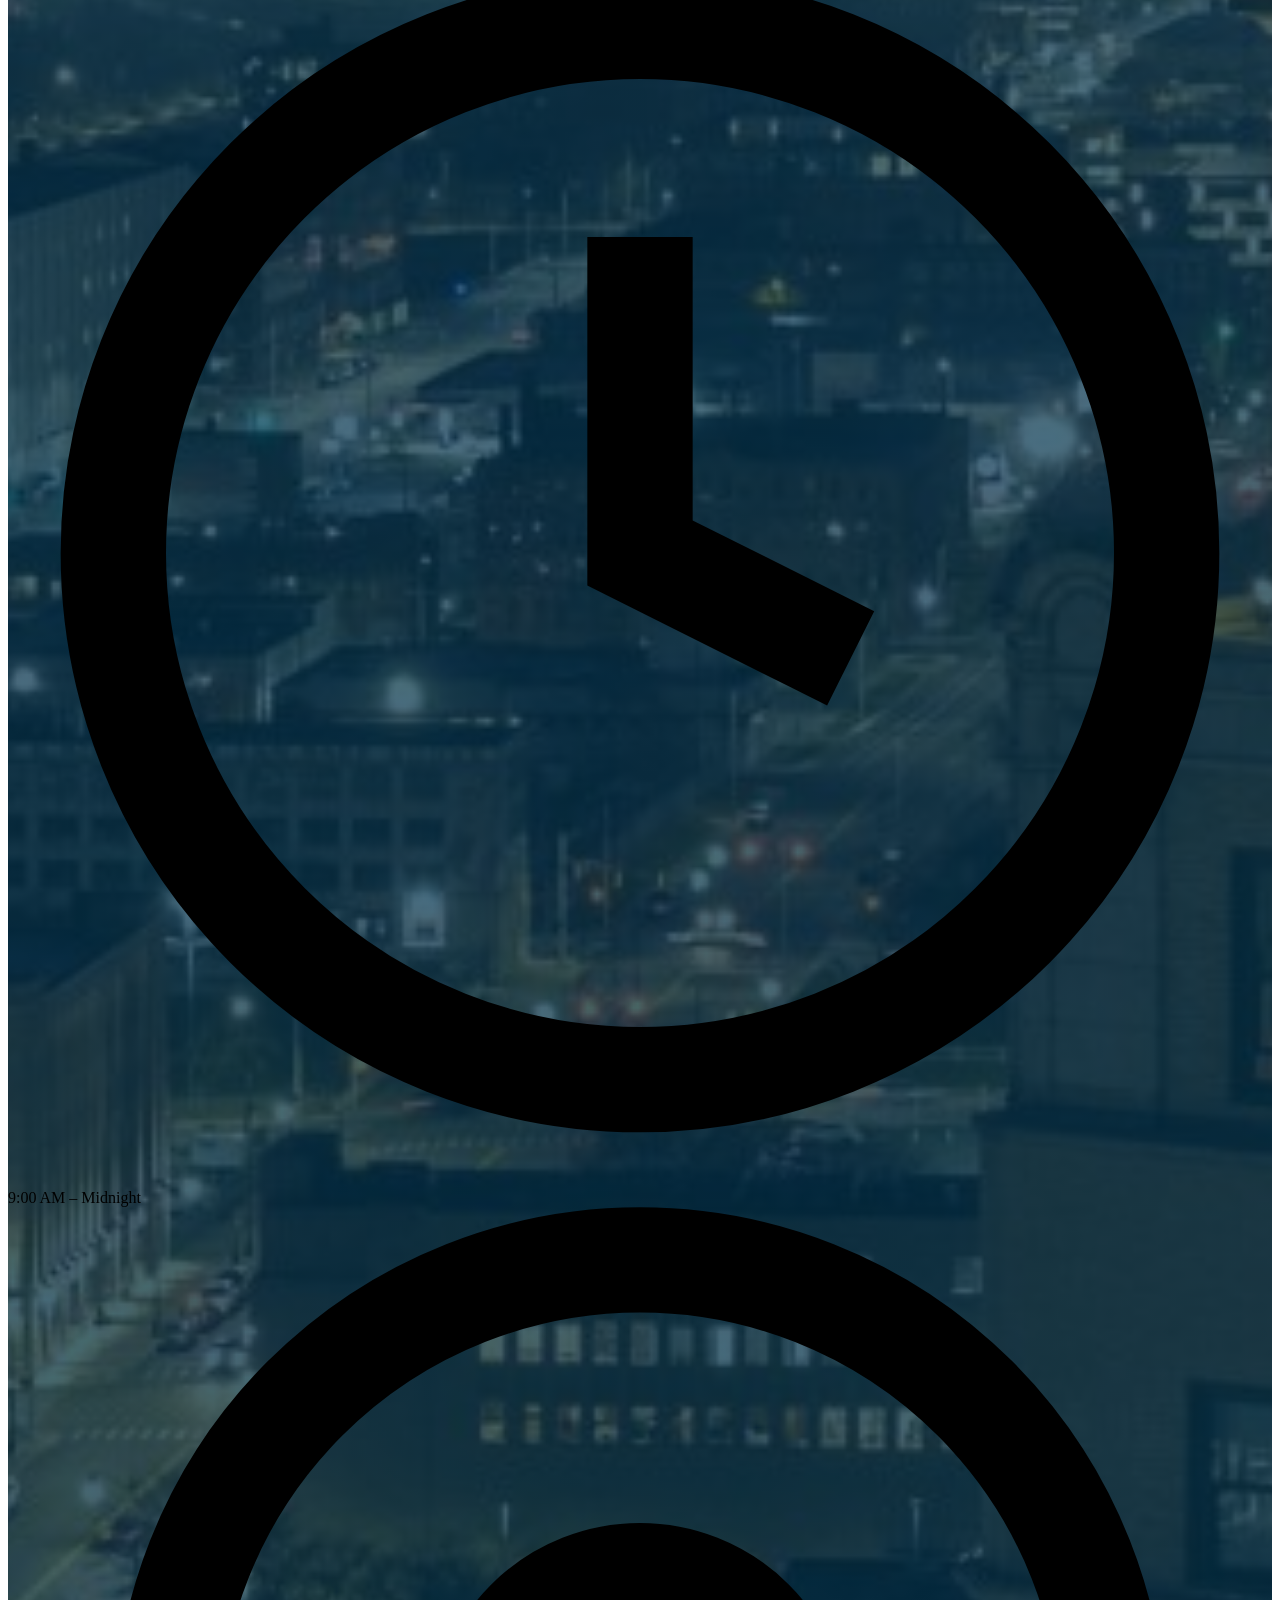
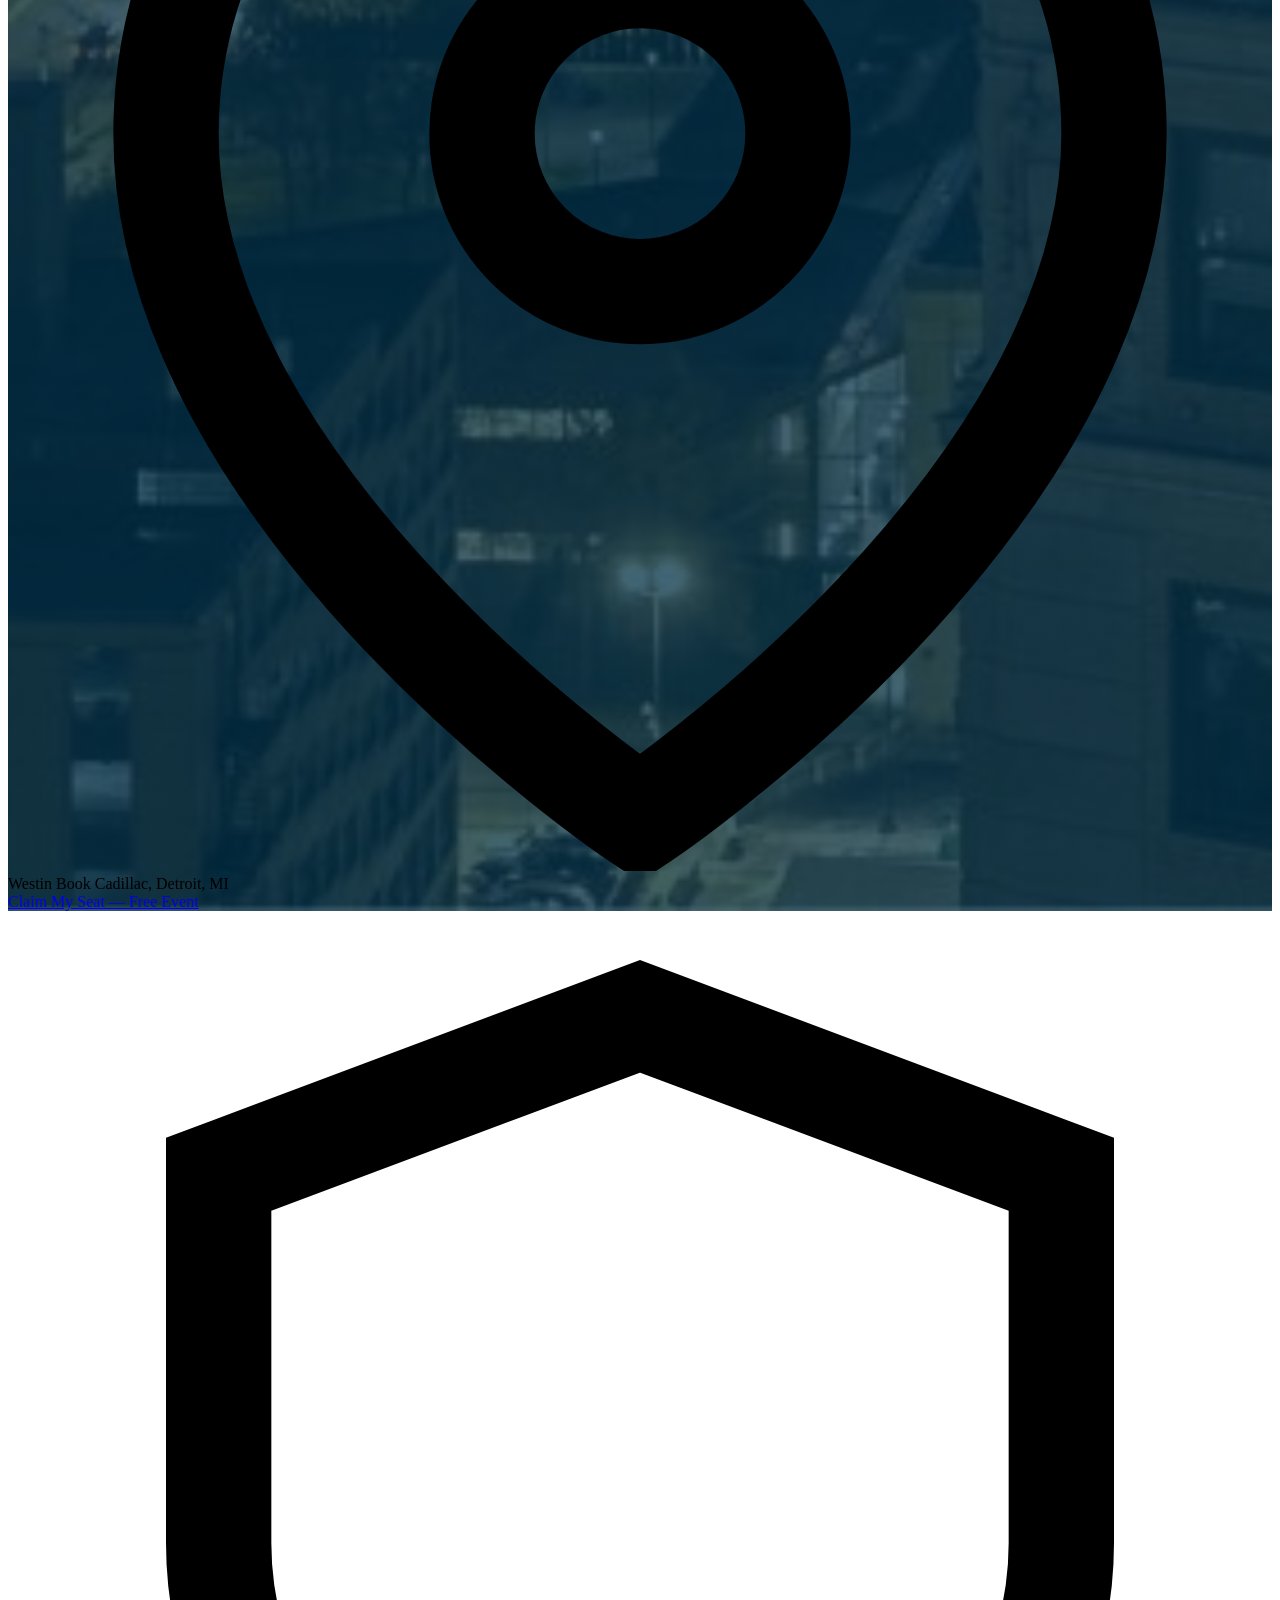
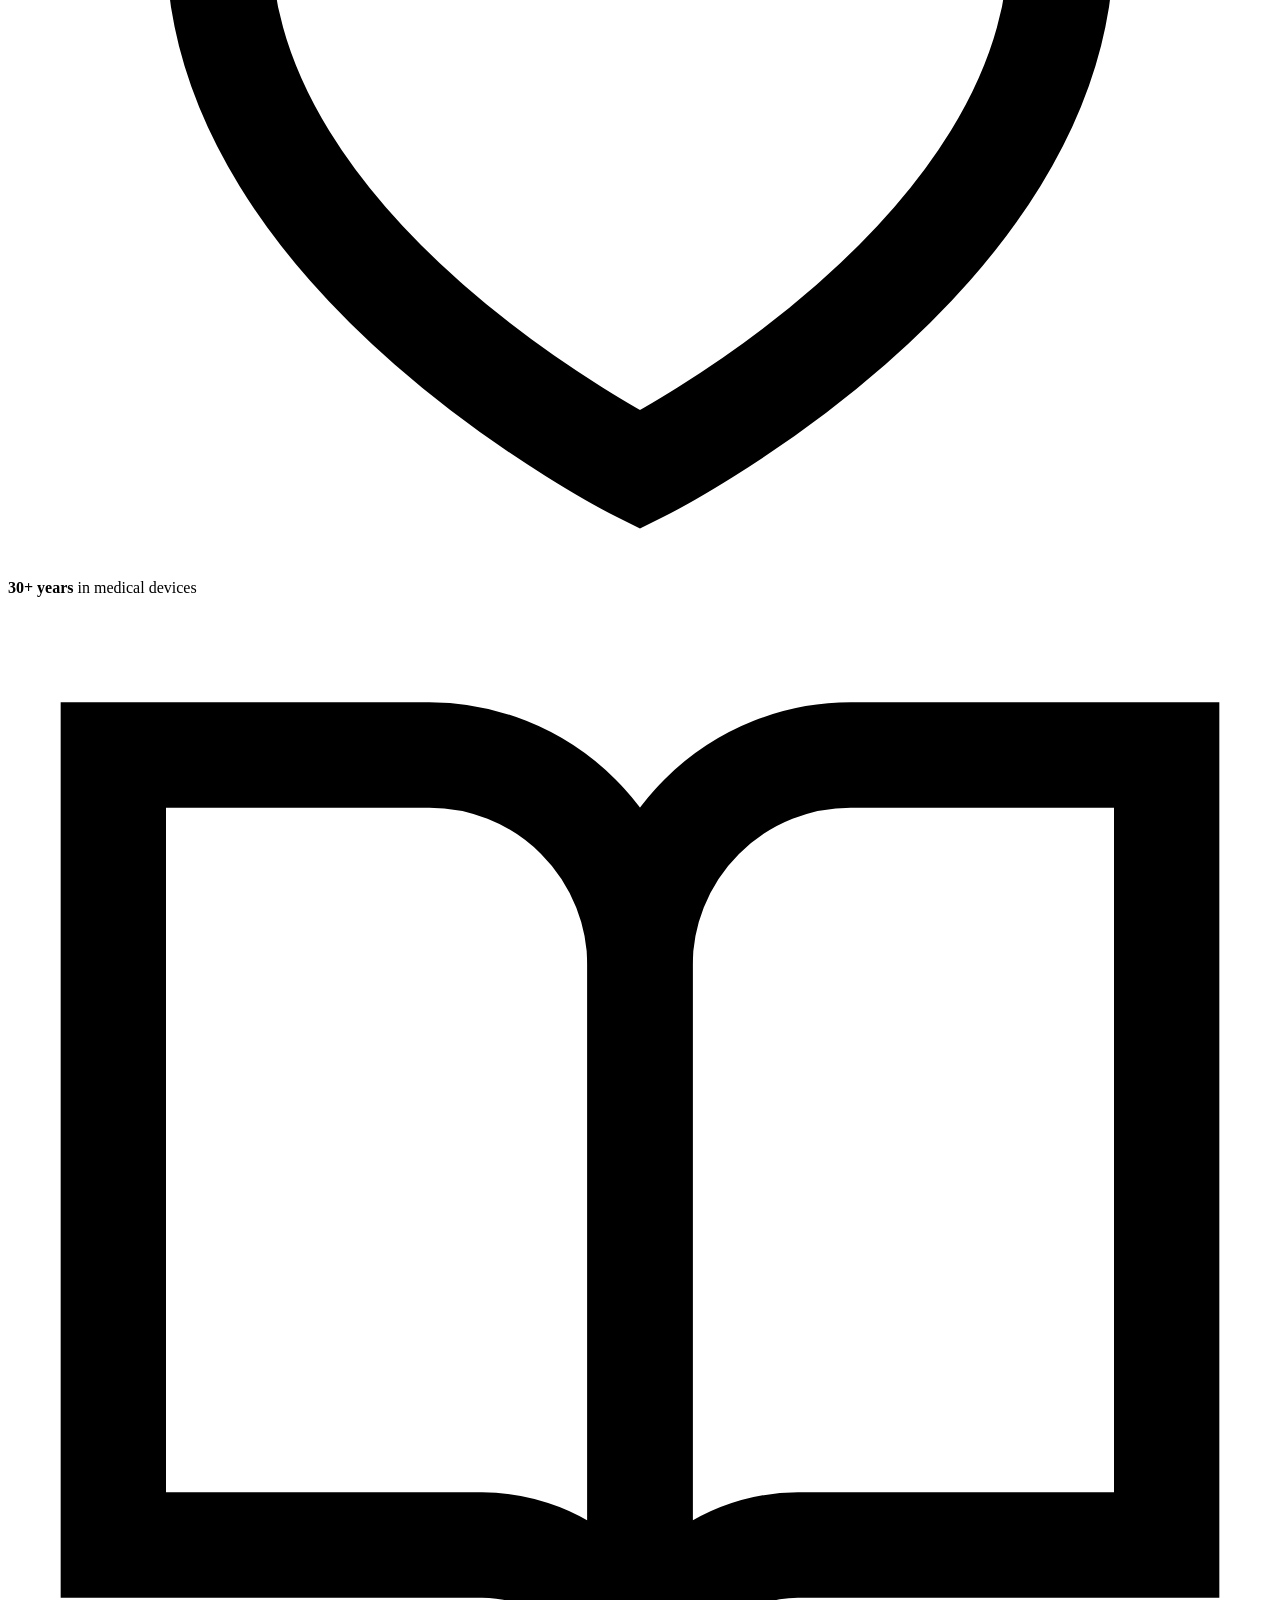
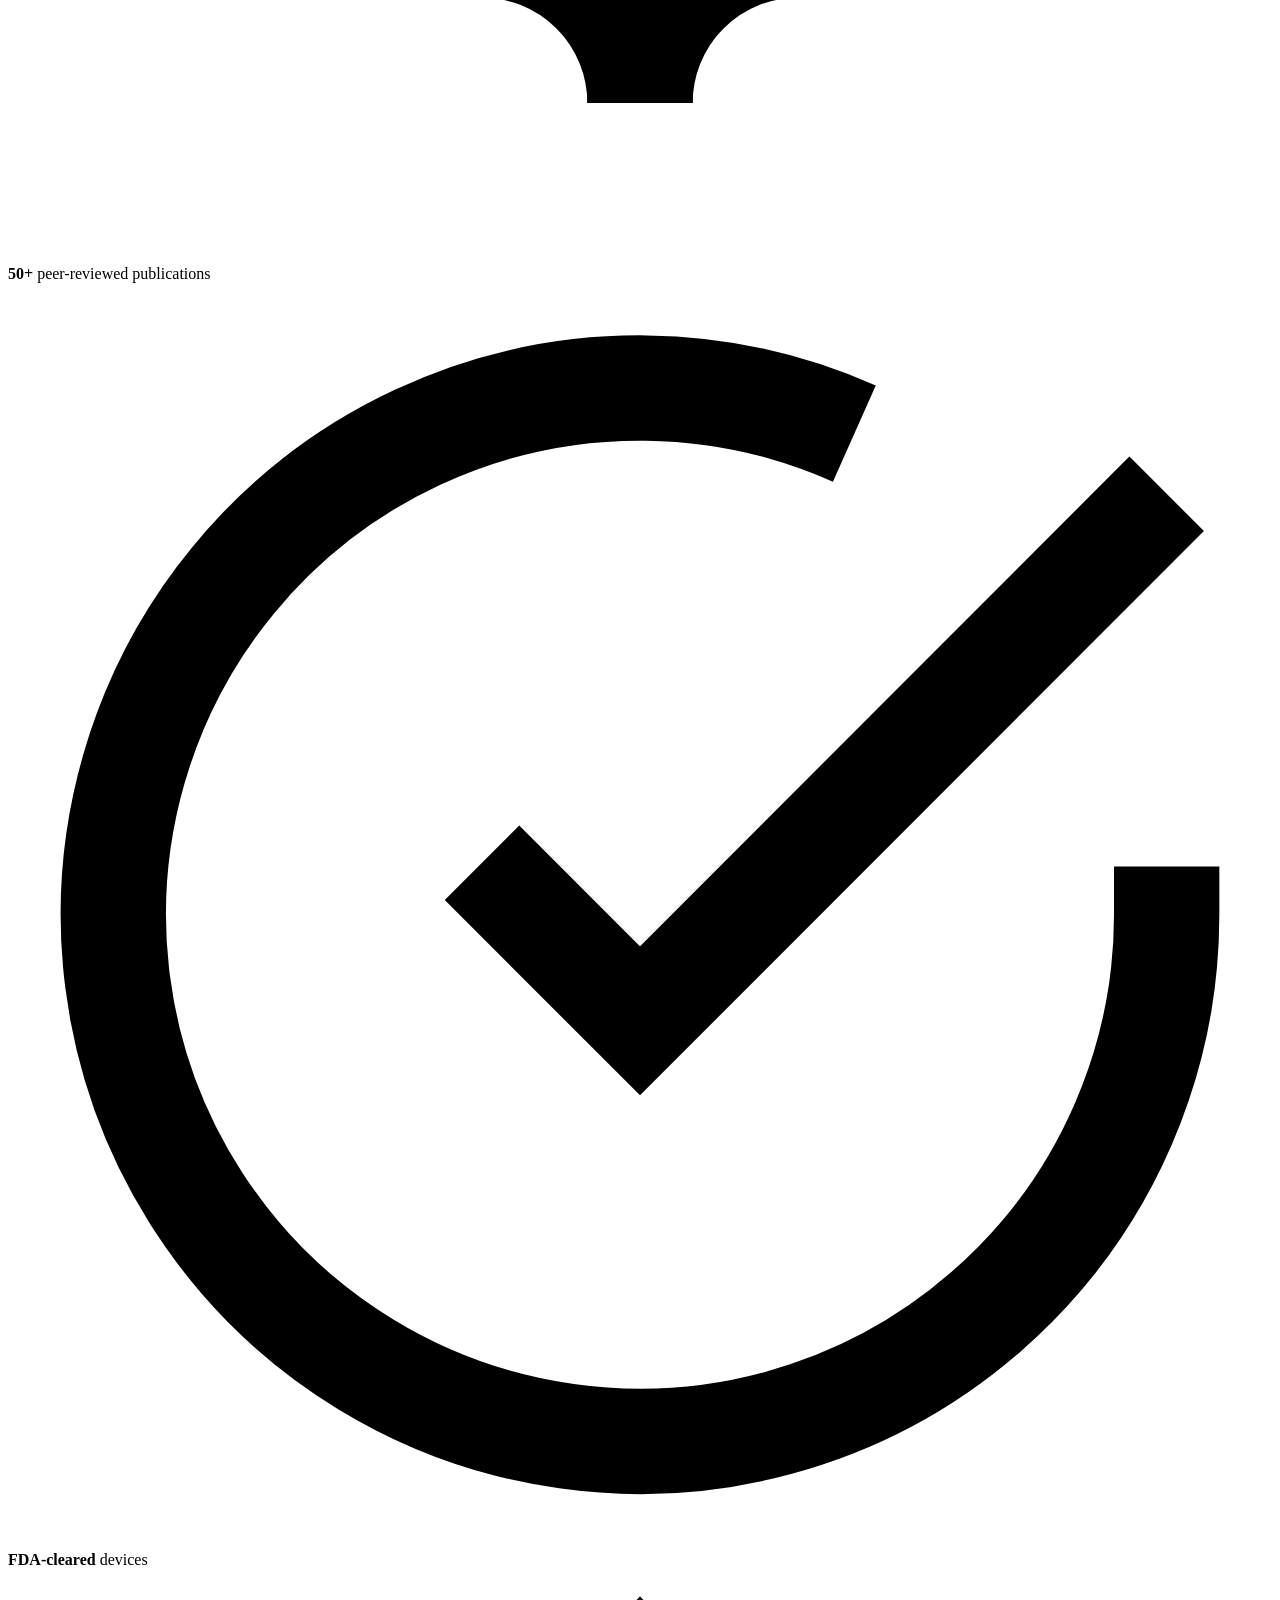
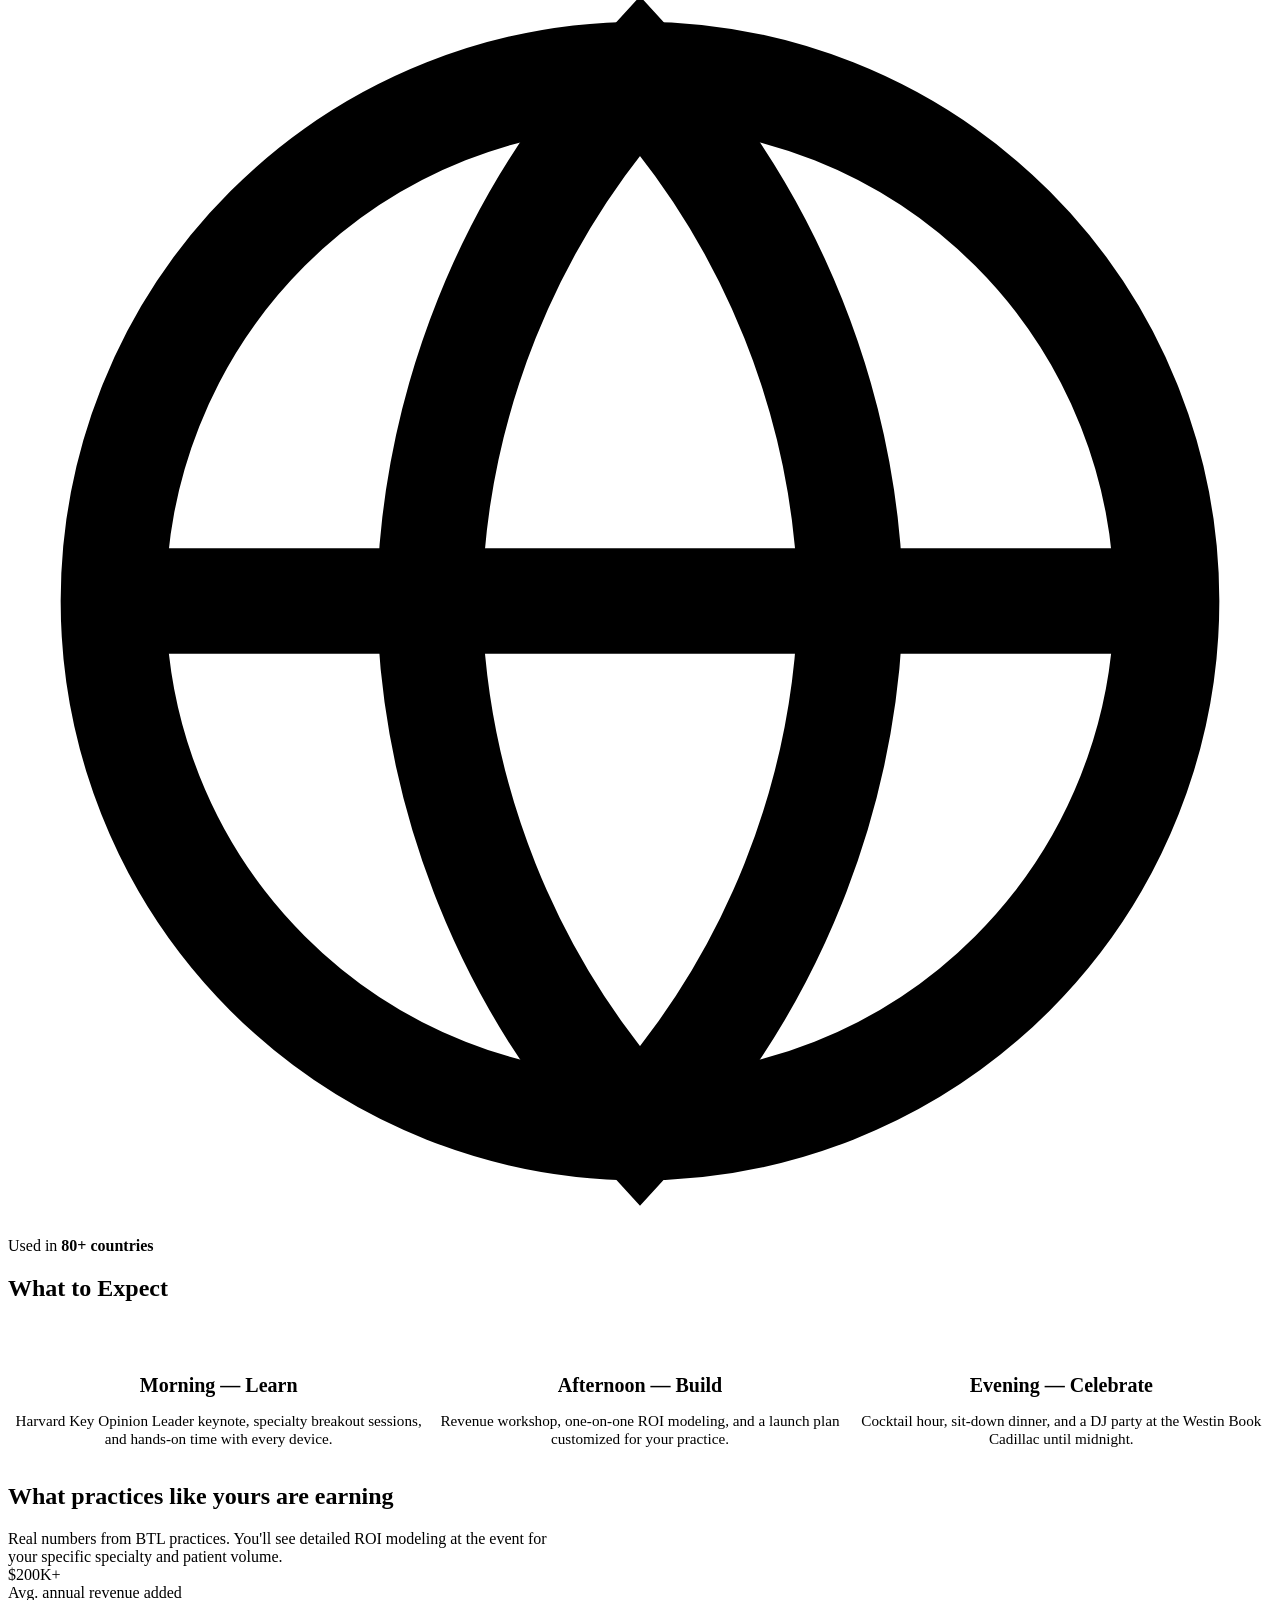
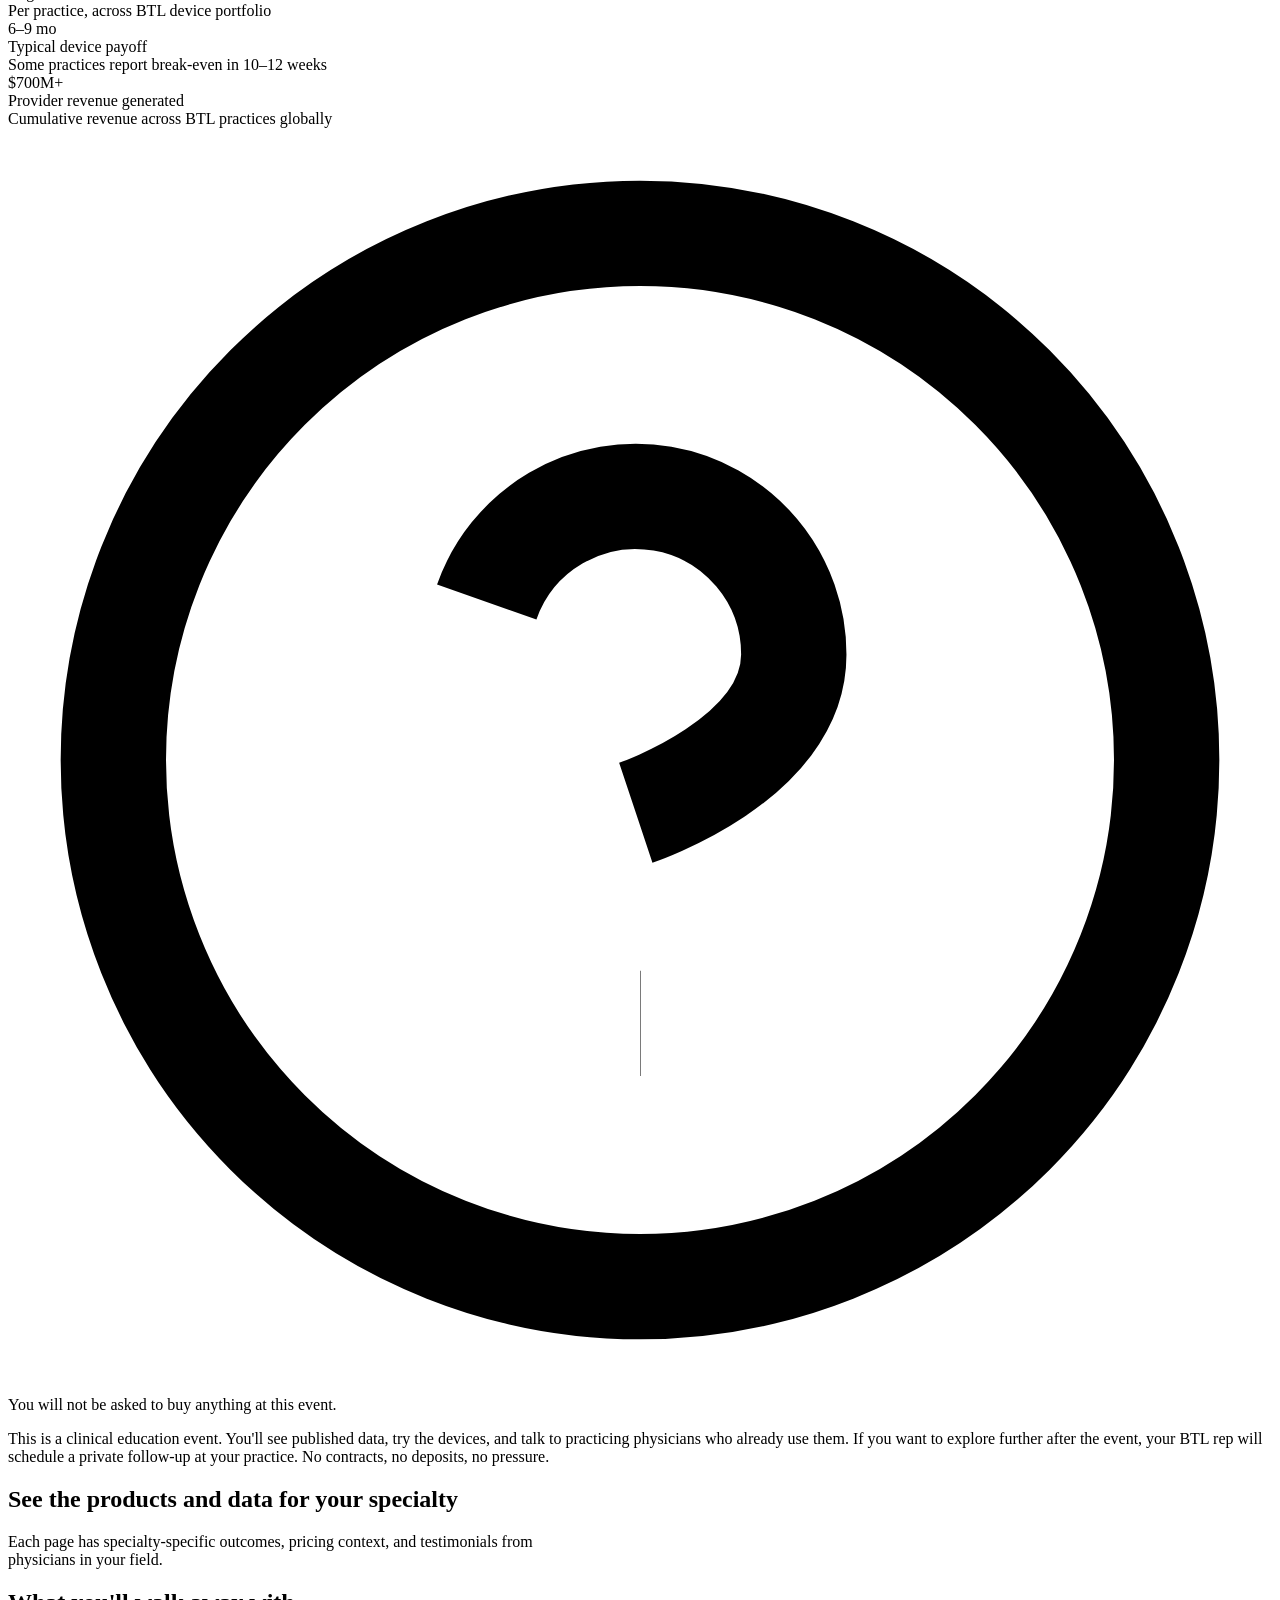
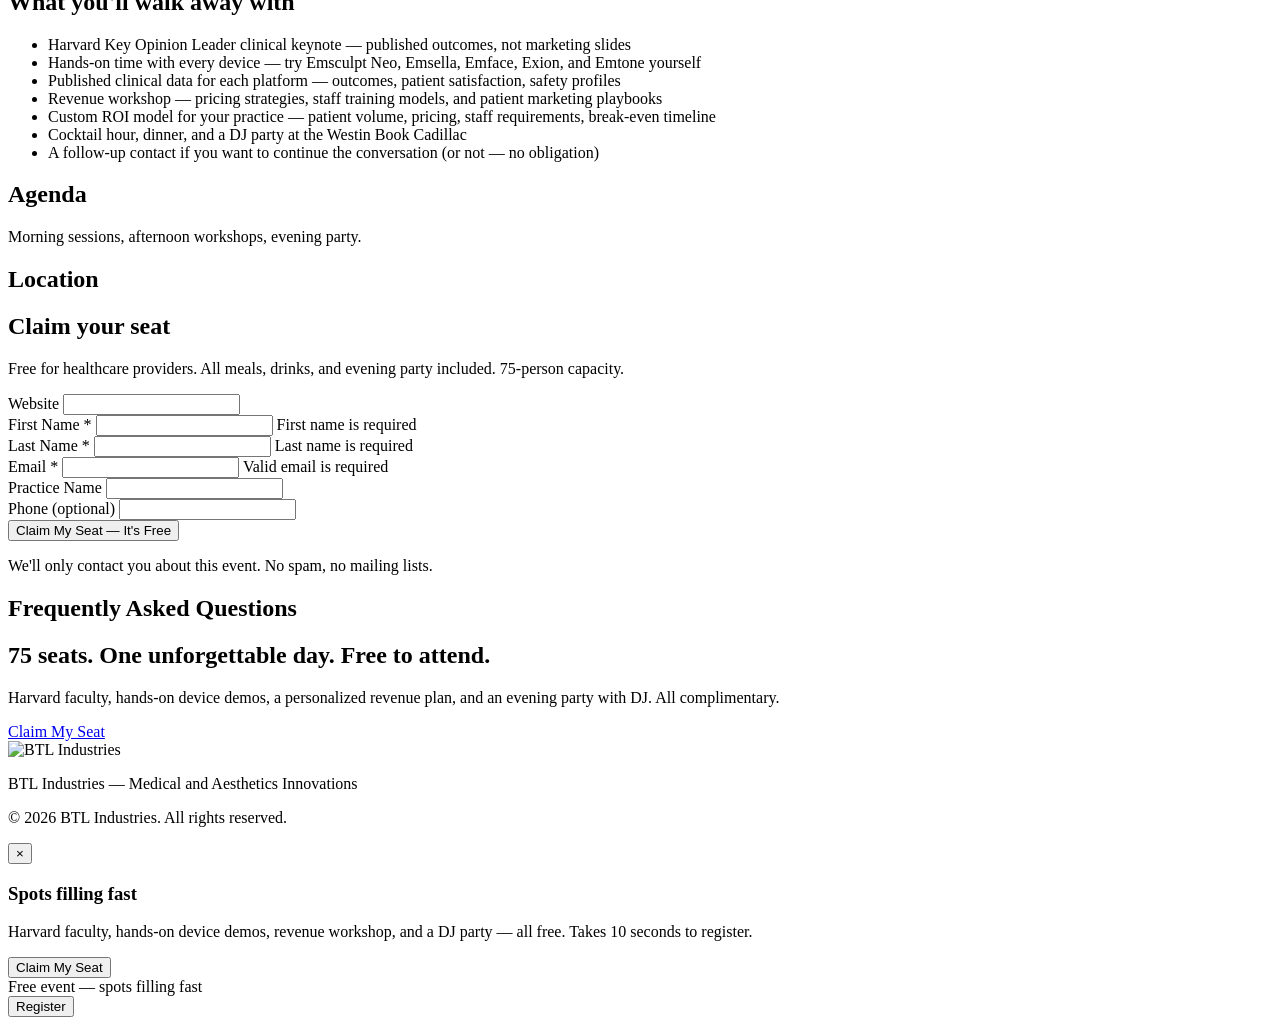
==== commit 01286fd5: "Swap hero to Detroit skyline, reduce overlay opacity Co-Authored-By: Claude Opus 4.6 <noreply@anthro" ====
--- a/index.html
+++ b/index.html
@@ -22,7 +22,7 @@
   </header>
 
   <!-- Hero — drop hero-bg.jpg into assets/ to activate background image -->
-  <section class="hero" style="background-image:linear-gradient(rgba(0,50,76,0.85),rgba(0,50,76,0.92)),url('assets/hero-bg.jpg');background-size:cover;background-position:center;">
+  <section class="hero" style="background-image:linear-gradient(rgba(0,50,76,0.68),rgba(0,50,76,0.75)),url('assets/hero-bg.jpg');background-size:cover;background-position:center;">
     <div class="container">
       <div class="social-proof social-proof--hero" data-social-proof="hero" hidden></div>
 
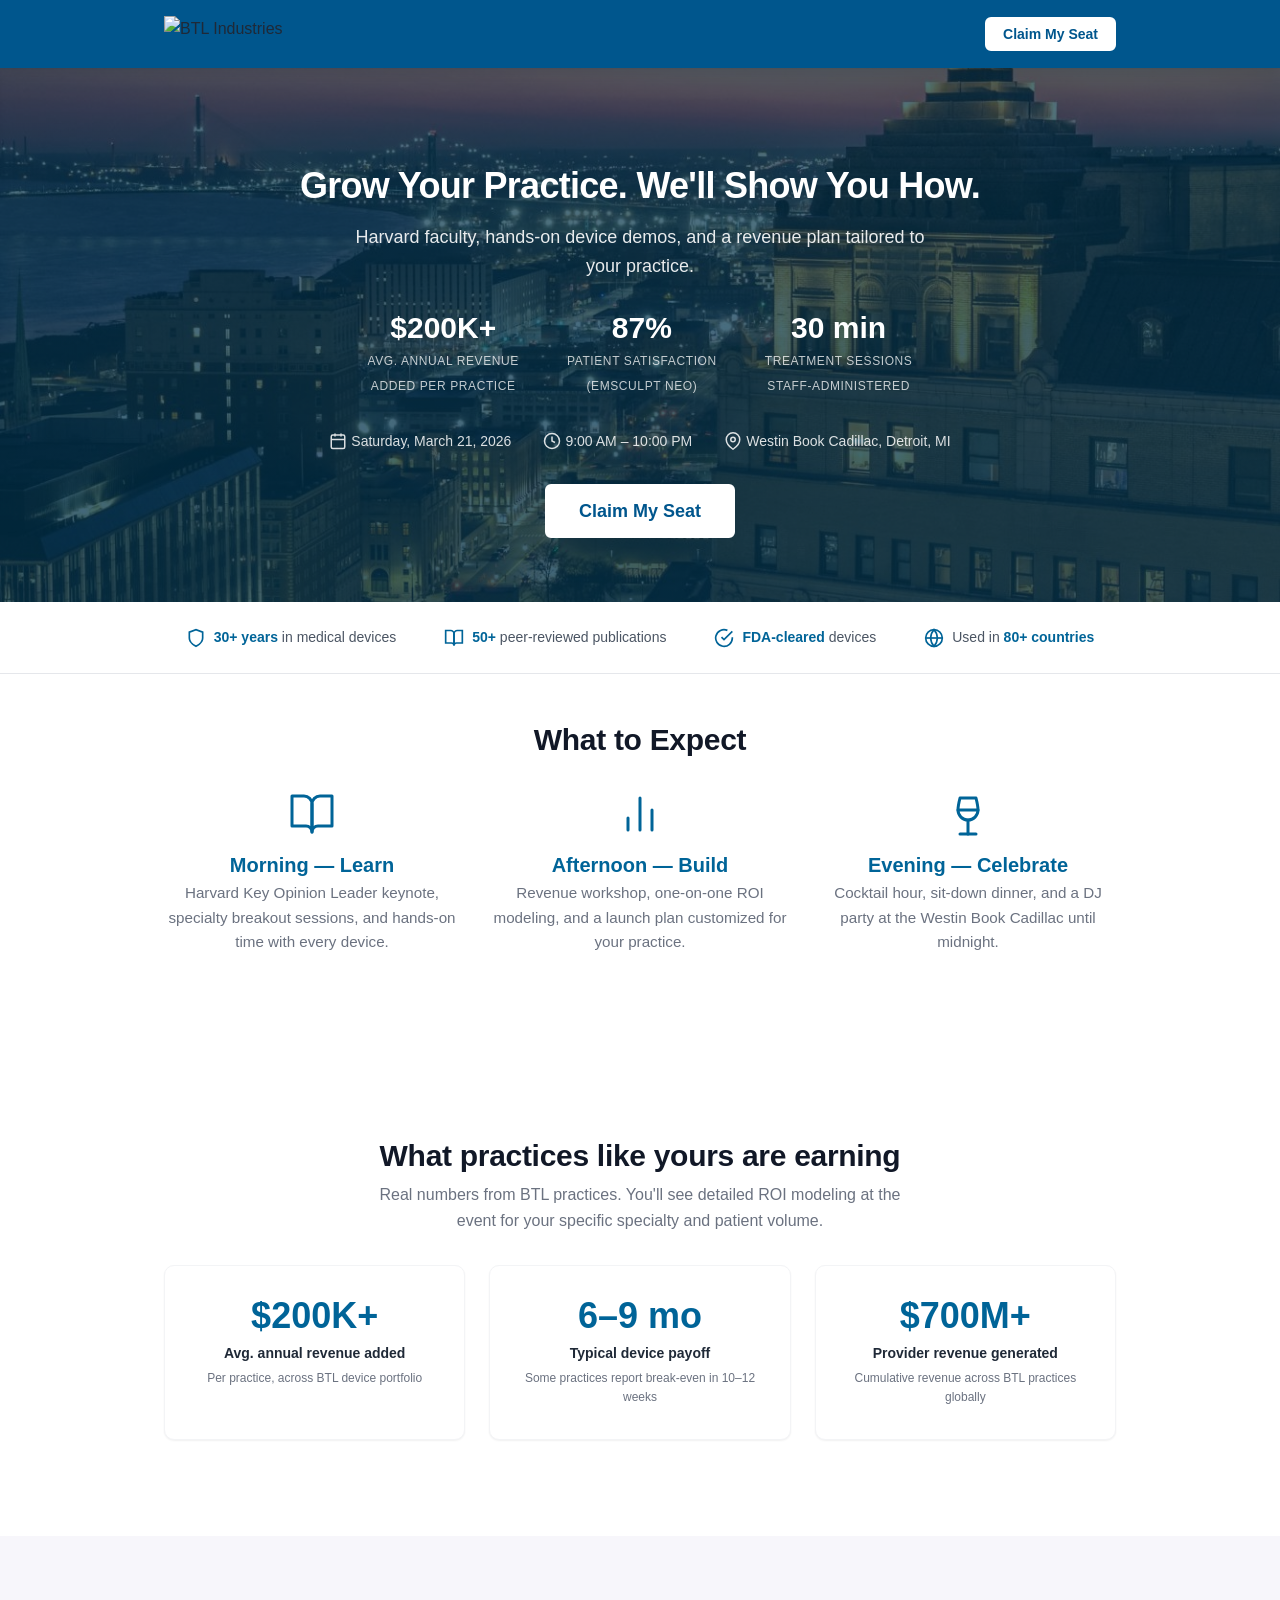
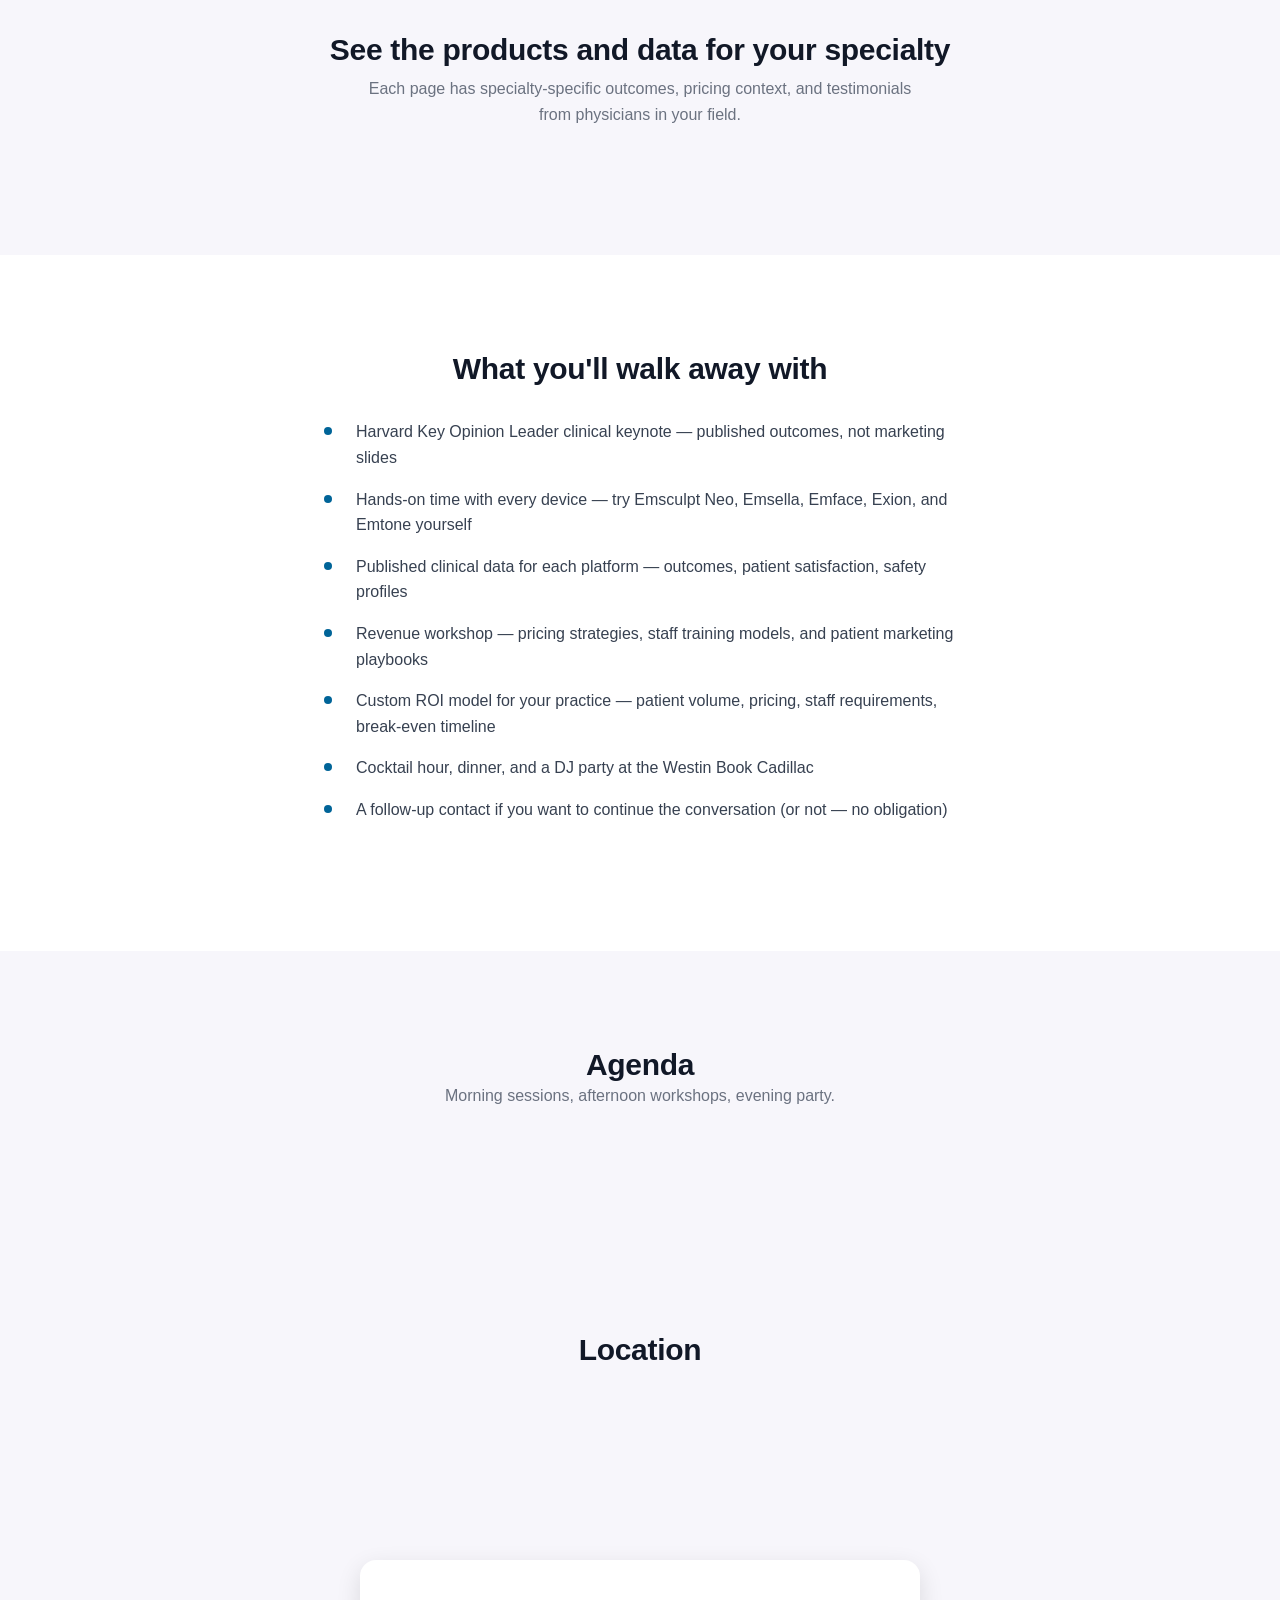
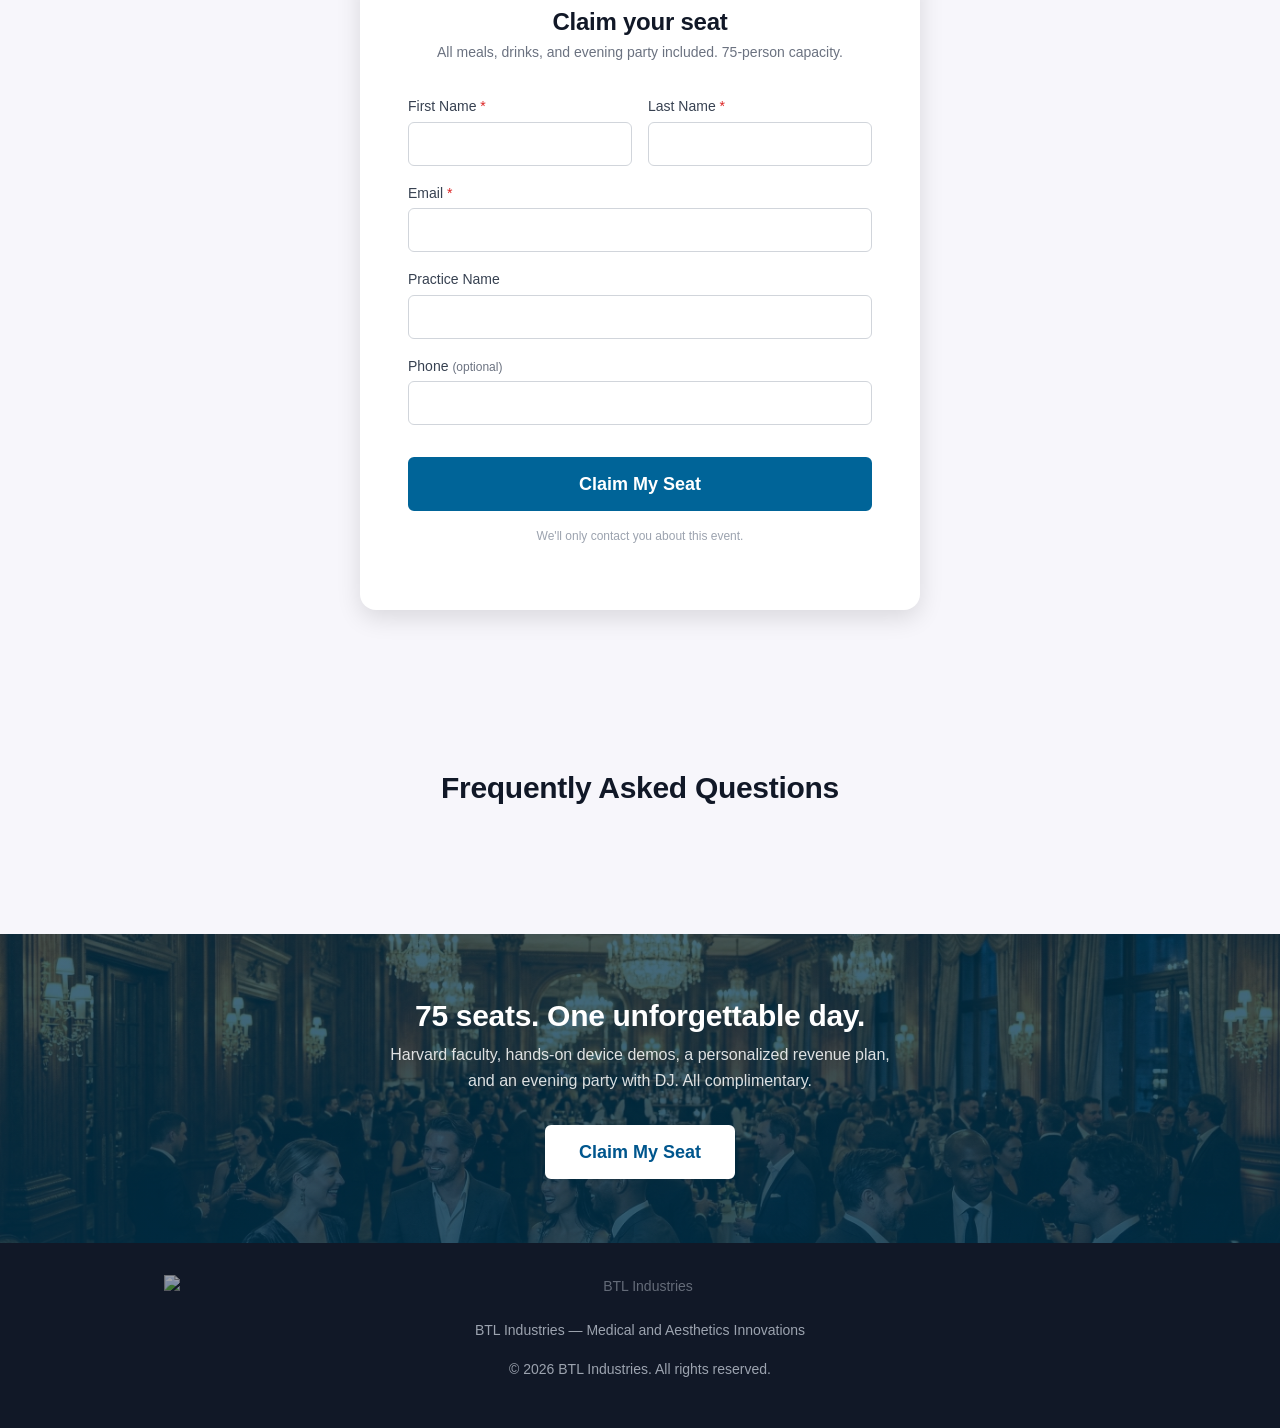
==== commit d4056e14: "Update time to 9am-10pm, make spots badge more prominent Co-Authored-By: Claude Opus 4.6 <noreply@an" ====
--- a/index.html
+++ b/index.html
@@ -51,7 +51,7 @@
         </span>
         <span class="hero__meta-item">
           <svg viewBox="0 0 24 24" fill="none" stroke="currentColor" stroke-width="2"><circle cx="12" cy="12" r="10"/><polyline points="12 6 12 12 16 14"/></svg>
-          <span data-event-time>9:00 AM – Midnight</span>
+          <span data-event-time>9:00 AM – 10:00 PM</span>
         </span>
         <span class="hero__meta-item">
           <svg viewBox="0 0 24 24" fill="none" stroke="currentColor" stroke-width="2"><path d="M21 10c0 7-9 13-9 13s-9-6-9-13a9 9 0 0118 0z"/><circle cx="12" cy="10" r="3"/></svg>
@@ -60,7 +60,7 @@
       </div>
 
       <div class="hero__actions">
-        <a href="#register" class="btn btn--white btn--lg">Claim My Seat — Free Event</a>
+        <a href="#register" class="btn btn--white btn--lg">Claim My Seat</a>
       </div>
     </div>
   </section>
@@ -147,15 +147,6 @@
         </div>
       </div>
 
-      <div class="no-pressure">
-        <div class="no-pressure__icon">
-          <svg viewBox="0 0 24 24" fill="none" stroke="currentColor" stroke-width="2"><circle cx="12" cy="12" r="10"/><path d="M9.09 9a3 3 0 015.83 1c0 2-3 3-3 3"/><line x1="12" y1="17" x2="12.01" y2="17"/></svg>
-        </div>
-        <div>
-          <div class="no-pressure__title">You will not be asked to buy anything at this event.</div>
-          <p class="no-pressure__text">This is a clinical education event. You'll see published data, try the devices, and talk to practicing physicians who already use them. If you want to explore further after the event, your BTL rep will schedule a private follow-up at your practice. No contracts, no deposits, no pressure.</p>
-        </div>
-      </div>
     </div>
   </section>
 
@@ -214,7 +205,7 @@
     <div class="container">
       <div class="form-card">
         <h2 class="form-card__title">Claim your seat</h2>
-        <p class="form-card__subtitle">Free for healthcare providers. All meals, drinks, and evening party included. 75-person capacity.</p>
+        <p class="form-card__subtitle">All meals, drinks, and evening party included. 75-person capacity.</p>
 
         <div class="social-proof" data-social-proof="hero" hidden></div>
 
@@ -270,10 +261,10 @@
           </div>
 
           <div style="margin-top:var(--space-xl);">
-            <button type="submit" class="btn btn--primary btn--lg btn--full">Claim My Seat — It's Free</button>
-          </div>
-
-          <p class="form-privacy">We'll only contact you about this event. No spam, no mailing lists.</p>
+            <button type="submit" class="btn btn--primary btn--lg btn--full">Claim My Seat</button>
+          </div>
+
+          <p class="form-privacy">We'll only contact you about this event.</p>
         </form>
       </div>
     </div>
@@ -305,9 +296,9 @@
   </section>
 
   <!-- 2nd CTA -->
-  <section class="cta-section">
-    <div class="container">
-      <h2>75 seats. One unforgettable day. Free to attend.</h2>
+  <section class="cta-section" style="background-image:linear-gradient(rgba(0,50,76,0.72),rgba(0,50,76,0.80)),url('assets/ballroom.jpg');background-size:cover;background-position:center;">
+    <div class="container">
+      <h2>75 seats. One unforgettable day.</h2>
       <p>Harvard faculty, hands-on device demos, a personalized revenue plan, and an evening party with DJ. All complimentary.</p>
       <a href="#register" class="btn btn--white btn--lg">Claim My Seat</a>
     </div>
@@ -336,7 +327,7 @@
   <div class="sticky-cta">
     <div class="sticky-cta__inner">
       <div>
-        <div class="sticky-cta__text">Free event — spots filling fast</div>
+        <div class="sticky-cta__text">Spots filling fast</div>
         <div class="sticky-cta__spots"></div>
       </div>
       <button class="btn btn--primary btn--sm" data-sticky-cta>Register</button>
--- a/shared/css/styles.css
+++ b/shared/css/styles.css
@@ -0,0 +1,1506 @@
+/* BTL Events — Design System
+   Brand: BTL Industries
+   Colors: Primary #006498, Dark #00568D, Light BG #F7F6FB
+   Font: Inter (Google Fonts, variable)
+   Theme: Light clinical-corporate
+   Approach: Mobile-first
+*/
+
+/* ========================================
+   CSS Custom Properties
+   ======================================== */
+:root {
+  /* Brand */
+  --btl-primary: #006498;
+  --btl-dark: #00568D;
+  --btl-light-bg: #F7F6FB;
+  --btl-white: #FFFFFF;
+  --btl-accent: #0088CC;
+
+  /* Neutrals */
+  --gray-50: #F9FAFB;
+  --gray-100: #F3F4F6;
+  --gray-200: #E5E7EB;
+  --gray-300: #D1D5DB;
+  --gray-400: #9CA3AF;
+  --gray-500: #6B7280;
+  --gray-600: #4B5563;
+  --gray-700: #374151;
+  --gray-800: #1F2937;
+  --gray-900: #111827;
+
+  /* Functional */
+  --success: #059669;
+  --success-bg: #ECFDF5;
+  --warning: #D97706;
+  --warning-bg: #FFFBEB;
+  --error: #DC2626;
+  --error-bg: #FEF2F2;
+
+  /* Spacing */
+  --space-xs: 0.25rem;
+  --space-sm: 0.5rem;
+  --space-md: 1rem;
+  --space-lg: 1.5rem;
+  --space-xl: 2rem;
+  --space-2xl: 3rem;
+  --space-3xl: 4rem;
+  --space-4xl: 6rem;
+
+  /* Typography */
+  --font-family: 'Inter', -apple-system, BlinkMacSystemFont, 'Segoe UI', sans-serif;
+  --font-size-xs: 0.75rem;
+  --font-size-sm: 0.875rem;
+  --font-size-base: 1rem;
+  --font-size-lg: 1.125rem;
+  --font-size-xl: 1.25rem;
+  --font-size-2xl: 1.5rem;
+  --font-size-3xl: 1.875rem;
+  --font-size-4xl: 2.25rem;
+
+  /* Layout */
+  --container-max: 1000px;
+  --container-narrow: 680px;
+  --radius-sm: 6px;
+  --radius-md: 10px;
+  --radius-lg: 16px;
+
+  /* Shadows */
+  --shadow-sm: 0 1px 2px rgba(0,0,0,0.06);
+  --shadow-md: 0 4px 12px rgba(0,0,0,0.08);
+  --shadow-lg: 0 8px 24px rgba(0,0,0,0.12);
+  --shadow-xl: 0 16px 48px rgba(0,0,0,0.14);
+
+  /* Transitions */
+  --transition-fast: 150ms ease;
+  --transition-base: 250ms ease;
+}
+
+/* ========================================
+   Reset & Base
+   ======================================== */
+*, *::before, *::after {
+  box-sizing: border-box;
+  margin: 0;
+  padding: 0;
+}
+
+html {
+  font-size: 16px;
+  -webkit-font-smoothing: antialiased;
+  -moz-osx-font-smoothing: grayscale;
+  scroll-behavior: smooth;
+}
+
+body {
+  font-family: var(--font-family);
+  font-size: var(--font-size-base);
+  font-weight: 400;
+  line-height: 1.6;
+  color: var(--gray-800);
+  background: var(--btl-white);
+}
+
+img {
+  max-width: 100%;
+  height: auto;
+  display: block;
+}
+
+a {
+  color: var(--btl-primary);
+  text-decoration: none;
+  transition: color var(--transition-fast);
+}
+
+a:hover {
+  color: var(--btl-dark);
+}
+
+/* ========================================
+   Typography
+   ======================================== */
+h1, h2, h3, h4 {
+  font-weight: 700;
+  line-height: 1.2;
+  color: var(--gray-900);
+}
+
+h1 {
+  font-size: var(--font-size-3xl);
+  letter-spacing: -0.02em;
+}
+
+h2 {
+  font-size: var(--font-size-2xl);
+  letter-spacing: -0.01em;
+}
+
+h3 {
+  font-size: var(--font-size-xl);
+}
+
+h4 {
+  font-size: var(--font-size-lg);
+  font-weight: 600;
+}
+
+p {
+  margin-bottom: var(--space-md);
+}
+
+.text-sm { font-size: var(--font-size-sm); }
+.text-xs { font-size: var(--font-size-xs); }
+.text-muted { color: var(--gray-500); }
+.text-center { text-align: center; }
+
+/* ========================================
+   Layout
+   ======================================== */
+.container {
+  max-width: var(--container-max);
+  margin: 0 auto;
+  padding: 0 var(--space-lg);
+}
+
+.container--narrow {
+  max-width: var(--container-narrow);
+}
+
+.section {
+  padding: var(--space-3xl) 0;
+}
+
+.section--alt {
+  background: var(--btl-light-bg);
+}
+
+.section--dark {
+  background: var(--btl-dark);
+  color: var(--btl-white);
+}
+
+.section--dark h2,
+.section--dark h3,
+.section--dark h4 {
+  color: var(--btl-white);
+}
+
+/* ========================================
+   Header
+   ======================================== */
+.header {
+  background: var(--btl-dark);
+  padding: var(--space-md) 0;
+  position: sticky;
+  top: 0;
+  z-index: 100;
+  box-shadow: var(--shadow-md);
+}
+
+.header__inner {
+  display: flex;
+  align-items: center;
+  justify-content: space-between;
+}
+
+.header__logo {
+  height: 36px;
+  width: auto;
+}
+
+.header__cta {
+  display: none;
+}
+
+@media (min-width: 640px) {
+  .header__cta {
+    display: inline-flex;
+  }
+}
+
+/* ========================================
+   Hero
+   ======================================== */
+.hero {
+  background: linear-gradient(135deg, var(--btl-dark) 0%, var(--btl-primary) 100%);
+  color: var(--btl-white);
+  padding: var(--space-3xl) 0 var(--space-2xl);
+  text-align: center;
+}
+
+.hero h1 {
+  color: var(--btl-white);
+  margin-bottom: var(--space-md);
+}
+
+.hero__tagline {
+  font-size: var(--font-size-lg);
+  opacity: 0.9;
+  max-width: 600px;
+  margin: 0 auto var(--space-xl);
+}
+
+.hero__meta {
+  display: flex;
+  flex-wrap: wrap;
+  justify-content: center;
+  gap: var(--space-md) var(--space-xl);
+  margin-bottom: var(--space-xl);
+  font-size: var(--font-size-sm);
+  opacity: 0.85;
+}
+
+.hero__meta-item {
+  display: flex;
+  align-items: center;
+  gap: var(--space-xs);
+}
+
+.hero__meta-item svg {
+  width: 18px;
+  height: 18px;
+  flex-shrink: 0;
+}
+
+/* Hero stats row */
+.hero__stats {
+  display: flex;
+  flex-wrap: wrap;
+  justify-content: center;
+  gap: var(--space-lg) var(--space-2xl);
+  margin-bottom: var(--space-xl);
+}
+
+.hero__stat {
+  text-align: center;
+}
+
+.hero__stat-number {
+  display: block;
+  font-size: var(--font-size-3xl);
+  font-weight: 700;
+  line-height: 1;
+  margin-bottom: var(--space-xs);
+}
+
+.hero__stat-label {
+  font-size: var(--font-size-xs);
+  text-transform: uppercase;
+  letter-spacing: 0.05em;
+  opacity: 0.75;
+}
+
+.hero__actions {
+  display: flex;
+  flex-wrap: wrap;
+  justify-content: center;
+  gap: var(--space-md);
+}
+
+/* ========================================
+   Credibility Strip
+   ======================================== */
+.credibility-strip {
+  background: var(--btl-white);
+  border-bottom: 1px solid var(--gray-200);
+  padding: var(--space-lg) 0;
+}
+
+.credibility-strip__inner {
+  display: flex;
+  flex-wrap: wrap;
+  justify-content: center;
+  align-items: center;
+  gap: var(--space-md) var(--space-2xl);
+}
+
+.credibility-strip__item {
+  display: flex;
+  align-items: center;
+  gap: var(--space-sm);
+  font-size: var(--font-size-sm);
+  color: var(--gray-600);
+  font-weight: 500;
+}
+
+.credibility-strip__item strong {
+  color: var(--btl-primary);
+  font-weight: 700;
+}
+
+.credibility-strip__item svg {
+  width: 20px;
+  height: 20px;
+  color: var(--btl-primary);
+  flex-shrink: 0;
+}
+
+/* ========================================
+   ROI Section
+   ======================================== */
+.roi-grid {
+  display: grid;
+  grid-template-columns: 1fr;
+  gap: var(--space-lg);
+  margin-top: var(--space-xl);
+}
+
+@media (min-width: 640px) {
+  .roi-grid {
+    grid-template-columns: repeat(3, 1fr);
+  }
+}
+
+.roi-card {
+  background: var(--btl-white);
+  border-radius: var(--radius-md);
+  padding: var(--space-xl);
+  box-shadow: var(--shadow-sm);
+  border: 1px solid var(--gray-100);
+  text-align: center;
+}
+
+.roi-card__number {
+  font-size: var(--font-size-4xl);
+  font-weight: 700;
+  color: var(--btl-primary);
+  line-height: 1;
+  margin-bottom: var(--space-sm);
+}
+
+.roi-card__label {
+  font-size: var(--font-size-sm);
+  font-weight: 600;
+  color: var(--gray-800);
+  margin-bottom: var(--space-xs);
+}
+
+.roi-card__detail {
+  font-size: var(--font-size-xs);
+  color: var(--gray-500);
+}
+
+/* No-pressure callout */
+.no-pressure {
+  background: var(--btl-white);
+  border: 2px solid var(--gray-200);
+  border-radius: var(--radius-md);
+  padding: var(--space-xl);
+  margin-top: var(--space-2xl);
+  display: flex;
+  gap: var(--space-lg);
+  align-items: flex-start;
+}
+
+.no-pressure__icon {
+  width: 48px;
+  height: 48px;
+  background: var(--btl-light-bg);
+  border-radius: 50%;
+  display: flex;
+  align-items: center;
+  justify-content: center;
+  flex-shrink: 0;
+}
+
+.no-pressure__icon svg {
+  width: 24px;
+  height: 24px;
+  color: var(--btl-primary);
+}
+
+.no-pressure__title {
+  font-weight: 600;
+  margin-bottom: var(--space-xs);
+}
+
+.no-pressure__text {
+  font-size: var(--font-size-sm);
+  color: var(--gray-600);
+  margin-bottom: 0;
+}
+
+/* 2nd CTA Section */
+.cta-section {
+  background: linear-gradient(135deg, var(--btl-dark) 0%, var(--btl-primary) 100%);
+  color: var(--btl-white);
+  padding: var(--space-3xl) 0;
+  text-align: center;
+}
+
+.cta-section h2 {
+  color: var(--btl-white);
+  margin-bottom: var(--space-sm);
+}
+
+.cta-section p {
+  opacity: 0.85;
+  max-width: 500px;
+  margin: 0 auto var(--space-xl);
+}
+
+/* ========================================
+   Buttons
+   ======================================== */
+.btn {
+  display: inline-flex;
+  align-items: center;
+  justify-content: center;
+  gap: var(--space-sm);
+  padding: 0.75rem 1.5rem;
+  font-family: var(--font-family);
+  font-size: var(--font-size-base);
+  font-weight: 600;
+  line-height: 1;
+  border: 2px solid transparent;
+  border-radius: var(--radius-sm);
+  cursor: pointer;
+  transition: all var(--transition-fast);
+  text-decoration: none;
+  white-space: nowrap;
+}
+
+.btn:focus-visible {
+  outline: 3px solid var(--btl-accent);
+  outline-offset: 2px;
+}
+
+.btn--primary {
+  background: var(--btl-primary);
+  color: var(--btl-white);
+  border-color: var(--btl-primary);
+}
+
+.btn--primary:hover {
+  background: var(--btl-dark);
+  border-color: var(--btl-dark);
+  color: var(--btl-white);
+}
+
+.btn--secondary {
+  background: var(--btl-white);
+  color: var(--btl-primary);
+  border-color: var(--btl-primary);
+}
+
+.btn--secondary:hover {
+  background: var(--btl-light-bg);
+}
+
+.btn--white {
+  background: var(--btl-white);
+  color: var(--btl-dark);
+  border-color: var(--btl-white);
+}
+
+.btn--white:hover {
+  background: var(--gray-100);
+  border-color: var(--gray-100);
+}
+
+.btn--ghost {
+  background: transparent;
+  color: var(--btl-white);
+  border-color: rgba(255,255,255,0.4);
+}
+
+.btn--ghost:hover {
+  background: rgba(255,255,255,0.1);
+  border-color: rgba(255,255,255,0.7);
+  color: var(--btl-white);
+}
+
+.btn--lg {
+  padding: 1rem 2rem;
+  font-size: var(--font-size-lg);
+}
+
+.btn--sm {
+  padding: 0.5rem 1rem;
+  font-size: var(--font-size-sm);
+}
+
+.btn--full {
+  width: 100%;
+}
+
+.btn--icon-only {
+  padding: 0.5rem;
+  min-width: 40px;
+  min-height: 40px;
+}
+
+/* ========================================
+   Cards
+   ======================================== */
+.card {
+  background: var(--btl-white);
+  border-radius: var(--radius-md);
+  box-shadow: var(--shadow-md);
+  overflow: hidden;
+  transition: box-shadow var(--transition-base);
+}
+
+.card:hover {
+  box-shadow: var(--shadow-lg);
+}
+
+.card__image {
+  width: 100%;
+  height: 200px;
+  object-fit: cover;
+  background: var(--gray-100);
+}
+
+.card__body {
+  padding: var(--space-lg);
+}
+
+.card__title {
+  font-size: var(--font-size-lg);
+  font-weight: 600;
+  margin-bottom: var(--space-sm);
+}
+
+.card__subtitle {
+  font-size: var(--font-size-sm);
+  color: var(--btl-primary);
+  font-weight: 500;
+  margin-bottom: var(--space-sm);
+}
+
+.card__text {
+  font-size: var(--font-size-sm);
+  color: var(--gray-600);
+}
+
+/* Product card grid */
+.product-grid {
+  display: grid;
+  grid-template-columns: 1fr;
+  gap: var(--space-lg);
+  margin-top: var(--space-xl);
+}
+
+@media (min-width: 640px) {
+  .product-grid {
+    grid-template-columns: repeat(2, 1fr);
+  }
+}
+
+@media (min-width: 900px) {
+  .product-grid {
+    grid-template-columns: repeat(3, 1fr);
+  }
+}
+
+/* Product stat pills */
+.product-stats {
+  display: flex;
+  flex-wrap: wrap;
+  gap: var(--space-xs);
+  margin-top: var(--space-sm);
+}
+
+.product-stat {
+  display: inline-block;
+  padding: 0.2rem 0.6rem;
+  background: var(--btl-light-bg);
+  color: var(--btl-primary);
+  font-size: var(--font-size-xs);
+  font-weight: 500;
+  border-radius: 100px;
+}
+
+/* ========================================
+   Specialty Navigation (Main Page)
+   ======================================== */
+.specialty-nav {
+  display: grid;
+  grid-template-columns: repeat(2, 1fr);
+  gap: var(--space-sm);
+  margin-top: var(--space-xl);
+}
+
+@media (min-width: 640px) {
+  .specialty-nav {
+    grid-template-columns: repeat(4, 1fr);
+  }
+}
+
+.specialty-nav__item {
+  display: flex;
+  flex-direction: column;
+  align-items: center;
+  gap: var(--space-sm);
+  padding: var(--space-lg) var(--space-md);
+  background: var(--btl-white);
+  border: 2px solid var(--gray-200);
+  border-radius: var(--radius-md);
+  text-align: center;
+  font-weight: 500;
+  font-size: var(--font-size-sm);
+  color: var(--gray-700);
+  transition: all var(--transition-fast);
+  text-decoration: none;
+}
+
+.specialty-nav__item:hover {
+  border-color: var(--btl-primary);
+  color: var(--btl-primary);
+  box-shadow: var(--shadow-md);
+  transform: translateY(-2px);
+}
+
+.specialty-nav__count {
+  font-size: var(--font-size-xs);
+  color: var(--gray-400);
+  font-weight: 400;
+}
+
+/* ========================================
+   Registration Form
+   ======================================== */
+.form-section {
+  background: var(--btl-light-bg);
+  padding: var(--space-3xl) 0;
+}
+
+.form-card {
+  background: var(--btl-white);
+  border-radius: var(--radius-lg);
+  box-shadow: var(--shadow-lg);
+  padding: var(--space-xl);
+  max-width: 560px;
+  margin: 0 auto;
+}
+
+.form-card__title {
+  font-size: var(--font-size-2xl);
+  text-align: center;
+  margin-bottom: var(--space-xs);
+}
+
+.form-card__subtitle {
+  text-align: center;
+  color: var(--gray-500);
+  font-size: var(--font-size-sm);
+  margin-bottom: var(--space-xl);
+}
+
+.form-row {
+  display: grid;
+  grid-template-columns: 1fr;
+  gap: var(--space-md);
+  margin-bottom: var(--space-md);
+}
+
+@media (min-width: 480px) {
+  .form-row--2col {
+    grid-template-columns: 1fr 1fr;
+  }
+}
+
+.form-group {
+  display: flex;
+  flex-direction: column;
+  min-width: 0; /* Prevent grid blowout */
+}
+
+.form-group label {
+  font-size: var(--font-size-sm);
+  font-weight: 500;
+  color: var(--gray-700);
+  margin-bottom: var(--space-xs);
+}
+
+.form-group label .required {
+  color: var(--error);
+}
+
+.form-group input,
+.form-group select {
+  width: 100%;
+  padding: 0.75rem 1rem;
+  font-family: var(--font-family);
+  font-size: var(--font-size-base);
+  border: 1.5px solid var(--gray-300);
+  border-radius: var(--radius-sm);
+  background: var(--btl-white);
+  color: var(--gray-800);
+  transition: border-color var(--transition-fast), box-shadow var(--transition-fast);
+  -webkit-appearance: none;
+}
+
+.form-group input:focus,
+.form-group select:focus {
+  outline: none;
+  border-color: var(--btl-primary);
+  box-shadow: 0 0 0 3px rgba(0,100,152,0.12);
+}
+
+.form-group input.error,
+.form-group select.error {
+  border-color: var(--error);
+}
+
+.form-group .error-message {
+  font-size: var(--font-size-xs);
+  color: var(--error);
+  margin-top: var(--space-xs);
+  display: none;
+}
+
+.form-group input.error + .error-message,
+.form-group select.error + .error-message {
+  display: block;
+}
+
+/* Checkbox group */
+.checkbox-group {
+  display: flex;
+  align-items: flex-start;
+  gap: var(--space-sm);
+  margin-top: var(--space-sm);
+}
+
+.checkbox-group input[type="checkbox"] {
+  width: 18px;
+  height: 18px;
+  margin-top: 2px;
+  accent-color: var(--btl-primary);
+  flex-shrink: 0;
+}
+
+.checkbox-group label {
+  font-size: var(--font-size-sm);
+  color: var(--gray-600);
+  font-weight: 400;
+  margin-bottom: 0;
+  cursor: pointer;
+}
+
+/* Honeypot */
+.form-group--hp {
+  position: absolute;
+  left: -9999px;
+  opacity: 0;
+  height: 0;
+  overflow: hidden;
+}
+
+/* Privacy text */
+.form-privacy {
+  text-align: center;
+  font-size: var(--font-size-xs);
+  color: var(--gray-400);
+  margin-top: var(--space-md);
+}
+
+/* ========================================
+   Agenda / Timeline
+   ======================================== */
+.agenda-list {
+  list-style: none;
+  position: relative;
+  padding-left: var(--space-xl);
+}
+
+.agenda-list::before {
+  content: '';
+  position: absolute;
+  left: 6px;
+  top: 8px;
+  bottom: 8px;
+  width: 2px;
+  background: var(--gray-200);
+}
+
+.agenda-item {
+  position: relative;
+  padding-bottom: var(--space-xl);
+}
+
+.agenda-item:last-child {
+  padding-bottom: 0;
+}
+
+.agenda-item::before {
+  content: '';
+  position: absolute;
+  left: calc(-1 * var(--space-xl) + 2px);
+  top: 8px;
+  width: 10px;
+  height: 10px;
+  background: var(--btl-primary);
+  border-radius: 50%;
+  border: 2px solid var(--btl-white);
+  box-shadow: 0 0 0 2px var(--btl-primary);
+}
+
+.agenda-item__time {
+  font-size: var(--font-size-sm);
+  font-weight: 600;
+  color: var(--btl-primary);
+  margin-bottom: var(--space-xs);
+}
+
+.agenda-item__title {
+  font-weight: 600;
+  margin-bottom: var(--space-xs);
+}
+
+.agenda-item__desc {
+  font-size: var(--font-size-sm);
+  color: var(--gray-600);
+}
+
+/* ========================================
+   Speaker Cards
+   ======================================== */
+.speaker-grid {
+  display: grid;
+  grid-template-columns: 1fr;
+  gap: var(--space-lg);
+  margin-top: var(--space-xl);
+}
+
+@media (min-width: 640px) {
+  .speaker-grid {
+    grid-template-columns: repeat(2, 1fr);
+  }
+}
+
+@media (min-width: 900px) {
+  .speaker-grid {
+    grid-template-columns: repeat(3, 1fr);
+  }
+}
+
+.speaker-card {
+  background: var(--btl-white);
+  border-radius: var(--radius-md);
+  padding: var(--space-lg);
+  box-shadow: var(--shadow-sm);
+  border: 1px solid var(--gray-100);
+}
+
+.speaker-card__name {
+  font-size: var(--font-size-lg);
+  font-weight: 600;
+  margin-bottom: var(--space-xs);
+}
+
+.speaker-card__title {
+  font-size: var(--font-size-sm);
+  color: var(--btl-primary);
+  font-weight: 500;
+  margin-bottom: var(--space-sm);
+}
+
+.speaker-card__bio {
+  font-size: var(--font-size-sm);
+  color: var(--gray-600);
+}
+
+/* ========================================
+   Testimonial
+   ======================================== */
+.testimonial {
+  background: var(--btl-light-bg);
+  border-left: 4px solid var(--btl-primary);
+  border-radius: var(--radius-sm);
+  padding: var(--space-lg);
+  margin: var(--space-xl) 0;
+}
+
+.testimonial__quote {
+  font-size: var(--font-size-lg);
+  font-style: italic;
+  color: var(--gray-700);
+  margin-bottom: var(--space-md);
+  line-height: 1.5;
+}
+
+.testimonial__quote::before {
+  content: '\201C';
+  font-size: var(--font-size-4xl);
+  color: var(--btl-primary);
+  line-height: 0;
+  vertical-align: -0.4em;
+  margin-right: 0.1em;
+}
+
+.testimonial__author {
+  font-weight: 600;
+  font-size: var(--font-size-sm);
+}
+
+.testimonial__practice {
+  font-size: var(--font-size-sm);
+  color: var(--gray-500);
+}
+
+/* ========================================
+   Talking Points
+   ======================================== */
+.talking-points {
+  list-style: none;
+  margin: var(--space-xl) 0;
+}
+
+.talking-points li {
+  position: relative;
+  padding-left: var(--space-xl);
+  margin-bottom: var(--space-md);
+  font-size: var(--font-size-base);
+  color: var(--gray-700);
+}
+
+.talking-points li::before {
+  content: '';
+  position: absolute;
+  left: 0;
+  top: 8px;
+  width: 8px;
+  height: 8px;
+  background: var(--btl-primary);
+  border-radius: 50%;
+}
+
+/* ========================================
+   FAQ Accordion
+   ======================================== */
+.faq-list {
+  max-width: var(--container-narrow);
+  margin: var(--space-xl) auto 0;
+}
+
+.faq-item {
+  border-bottom: 1px solid var(--gray-200);
+}
+
+.faq-item:first-child {
+  border-top: 1px solid var(--gray-200);
+}
+
+.faq-question {
+  display: flex;
+  align-items: center;
+  justify-content: space-between;
+  width: 100%;
+  padding: var(--space-lg) 0;
+  background: none;
+  border: none;
+  font-family: var(--font-family);
+  font-size: var(--font-size-base);
+  font-weight: 600;
+  color: var(--gray-800);
+  cursor: pointer;
+  text-align: left;
+  gap: var(--space-md);
+}
+
+.faq-question:hover {
+  color: var(--btl-primary);
+}
+
+.faq-question__icon {
+  width: 24px;
+  height: 24px;
+  flex-shrink: 0;
+  transition: transform var(--transition-base);
+}
+
+.faq-item.active .faq-question__icon {
+  transform: rotate(45deg);
+}
+
+.faq-answer {
+  max-height: 0;
+  overflow: hidden;
+  transition: max-height 0.3s ease, padding 0.3s ease;
+}
+
+.faq-item.active .faq-answer {
+  max-height: 300px;
+  padding-bottom: var(--space-lg);
+}
+
+.faq-answer p {
+  font-size: var(--font-size-sm);
+  color: var(--gray-600);
+  line-height: 1.7;
+}
+
+/* ========================================
+   Social Proof Bar
+   ======================================== */
+.social-proof {
+  display: inline-flex;
+  align-items: center;
+  gap: var(--space-sm);
+  padding: 0.4rem 1rem;
+  background: var(--success-bg);
+  color: var(--success);
+  font-size: var(--font-size-sm);
+  font-weight: 500;
+  border-radius: 100px;
+  margin-bottom: var(--space-md);
+}
+
+.social-proof__dot {
+  width: 8px;
+  height: 8px;
+  background: var(--success);
+  border-radius: 50%;
+  animation: pulse 2s infinite;
+}
+
+@keyframes pulse {
+  0%, 100% { opacity: 1; }
+  50% { opacity: 0.4; }
+}
+
+.social-proof--hero {
+  background: rgba(255,255,255,0.25);
+  color: var(--btl-white);
+  font-weight: 600;
+  font-size: var(--font-size-base);
+  padding: 0.5rem 1.25rem;
+  border: 1px solid rgba(255,255,255,0.35);
+}
+
+.social-proof--hero .social-proof__dot {
+  background: #4ade80;
+}
+
+/* ========================================
+   Countdown / Scarcity
+   ======================================== */
+.countdown-bar {
+  background: var(--warning-bg);
+  border: 1px solid var(--warning);
+  border-radius: var(--radius-sm);
+  padding: var(--space-md) var(--space-lg);
+  text-align: center;
+  font-size: var(--font-size-sm);
+  font-weight: 500;
+  color: var(--gray-800);
+  margin-bottom: var(--space-xl);
+}
+
+.countdown-bar__highlight {
+  font-weight: 700;
+  color: var(--warning);
+}
+
+.capacity-meter {
+  margin-top: var(--space-sm);
+  height: 6px;
+  background: var(--gray-200);
+  border-radius: 3px;
+  overflow: hidden;
+}
+
+.capacity-meter__fill {
+  height: 100%;
+  background: var(--warning);
+  border-radius: 3px;
+  transition: width 1s ease;
+}
+
+.capacity-meter__fill--high {
+  background: var(--error);
+}
+
+/* ========================================
+   Confirmation Page
+   ======================================== */
+.confirmation {
+  text-align: center;
+  padding: var(--space-4xl) 0;
+}
+
+.confirmation__icon {
+  width: 80px;
+  height: 80px;
+  background: var(--success-bg);
+  border-radius: 50%;
+  display: flex;
+  align-items: center;
+  justify-content: center;
+  margin: 0 auto var(--space-xl);
+}
+
+.confirmation__icon svg {
+  width: 40px;
+  height: 40px;
+  color: var(--success);
+}
+
+.confirmation__title {
+  font-size: var(--font-size-3xl);
+  margin-bottom: var(--space-sm);
+}
+
+.confirmation__subtitle {
+  font-size: var(--font-size-lg);
+  color: var(--gray-500);
+  margin-bottom: var(--space-2xl);
+}
+
+.confirmation__actions {
+  display: flex;
+  flex-direction: column;
+  gap: var(--space-md);
+  max-width: 360px;
+  margin: 0 auto var(--space-2xl);
+}
+
+@media (min-width: 480px) {
+  .confirmation__actions {
+    flex-direction: row;
+  }
+  .confirmation__actions .btn {
+    flex: 1;
+  }
+}
+
+/* Calendar buttons */
+.calendar-buttons {
+  display: flex;
+  flex-direction: column;
+  gap: var(--space-sm);
+  margin-bottom: var(--space-xl);
+}
+
+@media (min-width: 480px) {
+  .calendar-buttons {
+    flex-direction: row;
+    justify-content: center;
+  }
+}
+
+/* ========================================
+   Referral Share
+   ======================================== */
+.referral-card {
+  background: var(--btl-light-bg);
+  border-radius: var(--radius-md);
+  padding: var(--space-xl);
+  max-width: 480px;
+  margin: 0 auto;
+}
+
+.referral-card__title {
+  font-size: var(--font-size-lg);
+  font-weight: 600;
+  margin-bottom: var(--space-sm);
+}
+
+.referral-card__text {
+  font-size: var(--font-size-sm);
+  color: var(--gray-600);
+  margin-bottom: var(--space-md);
+}
+
+.referral-url-box {
+  display: flex;
+  gap: var(--space-sm);
+  margin-bottom: var(--space-md);
+}
+
+.referral-url-box input {
+  flex: 1;
+  padding: 0.6rem 0.8rem;
+  font-family: var(--font-family);
+  font-size: var(--font-size-sm);
+  border: 1.5px solid var(--gray-300);
+  border-radius: var(--radius-sm);
+  background: var(--btl-white);
+  color: var(--gray-700);
+}
+
+.referral-url-box input:focus {
+  outline: none;
+  border-color: var(--btl-primary);
+}
+
+.share-buttons {
+  display: flex;
+  gap: var(--space-sm);
+  justify-content: center;
+}
+
+/* ========================================
+   Exit Intent Overlay
+   ======================================== */
+.exit-overlay {
+  position: fixed;
+  inset: 0;
+  z-index: 1000;
+  background: rgba(0,0,0,0.6);
+  display: flex;
+  align-items: center;
+  justify-content: center;
+  padding: var(--space-lg);
+  opacity: 0;
+  visibility: hidden;
+  transition: opacity var(--transition-base), visibility var(--transition-base);
+}
+
+.exit-overlay.active {
+  opacity: 1;
+  visibility: visible;
+}
+
+.exit-overlay__card {
+  background: var(--btl-white);
+  border-radius: var(--radius-lg);
+  padding: var(--space-2xl);
+  max-width: 460px;
+  width: 100%;
+  text-align: center;
+  box-shadow: var(--shadow-xl);
+  position: relative;
+  transform: translateY(20px);
+  transition: transform var(--transition-base);
+}
+
+.exit-overlay.active .exit-overlay__card {
+  transform: translateY(0);
+}
+
+.exit-overlay__close {
+  position: absolute;
+  top: var(--space-md);
+  right: var(--space-md);
+  width: 32px;
+  height: 32px;
+  background: none;
+  border: none;
+  cursor: pointer;
+  color: var(--gray-400);
+  font-size: 1.5rem;
+  line-height: 1;
+}
+
+.exit-overlay__close:hover {
+  color: var(--gray-700);
+}
+
+.exit-overlay__title {
+  font-size: var(--font-size-2xl);
+  margin-bottom: var(--space-sm);
+}
+
+.exit-overlay__text {
+  color: var(--gray-600);
+  margin-bottom: var(--space-xl);
+}
+
+/* Mobile sticky CTA (replaces exit intent) */
+.sticky-cta {
+  position: fixed;
+  bottom: 0;
+  left: 0;
+  right: 0;
+  z-index: 90;
+  background: var(--btl-white);
+  box-shadow: 0 -4px 12px rgba(0,0,0,0.1);
+  padding: var(--space-md) var(--space-lg);
+  transform: translateY(100%);
+  transition: transform 0.3s ease;
+}
+
+.sticky-cta.active {
+  transform: translateY(0);
+}
+
+.sticky-cta__inner {
+  display: flex;
+  align-items: center;
+  justify-content: space-between;
+  gap: var(--space-md);
+  max-width: var(--container-max);
+  margin: 0 auto;
+}
+
+.sticky-cta__text {
+  font-size: var(--font-size-sm);
+  font-weight: 500;
+  color: var(--gray-700);
+}
+
+.sticky-cta__spots {
+  font-size: var(--font-size-xs);
+  color: var(--gray-500);
+}
+
+@media (min-width: 768px) {
+  .sticky-cta {
+    display: none;
+  }
+}
+
+/* ========================================
+   Location Card
+   ======================================== */
+.location-card {
+  background: var(--btl-white);
+  border-radius: var(--radius-md);
+  box-shadow: var(--shadow-md);
+  padding: var(--space-xl);
+  display: flex;
+  flex-direction: column;
+  gap: var(--space-md);
+}
+
+@media (min-width: 640px) {
+  .location-card {
+    flex-direction: row;
+    align-items: center;
+  }
+}
+
+.location-card__info {
+  flex: 1;
+}
+
+.location-card__venue {
+  font-size: var(--font-size-lg);
+  font-weight: 600;
+  margin-bottom: var(--space-xs);
+}
+
+.location-card__address {
+  font-size: var(--font-size-sm);
+  color: var(--gray-600);
+}
+
+/* ========================================
+   Post-Event Mode
+   ======================================== */
+.post-event {
+  text-align: center;
+  padding: var(--space-3xl) 0;
+}
+
+.post-event__badge {
+  display: inline-block;
+  padding: 0.3rem 1rem;
+  background: var(--gray-100);
+  color: var(--gray-600);
+  font-size: var(--font-size-sm);
+  font-weight: 500;
+  border-radius: 100px;
+  margin-bottom: var(--space-lg);
+}
+
+.post-event__title {
+  font-size: var(--font-size-2xl);
+  margin-bottom: var(--space-sm);
+}
+
+.post-event__text {
+  color: var(--gray-600);
+  max-width: 500px;
+  margin: 0 auto var(--space-xl);
+}
+
+.post-event__form {
+  max-width: 400px;
+  margin: 0 auto;
+}
+
+.post-event__form .form-row {
+  display: flex;
+  gap: var(--space-sm);
+}
+
+.post-event__form input[type="email"] {
+  flex: 1;
+  padding: 0.75rem 1rem;
+  border: 1.5px solid var(--gray-300);
+  border-radius: var(--radius-sm);
+  font-family: var(--font-family);
+  font-size: var(--font-size-base);
+}
+
+/* ========================================
+   Footer
+   ======================================== */
+.footer {
+  background: var(--gray-900);
+  color: var(--gray-400);
+  padding: var(--space-xl) 0;
+  font-size: var(--font-size-sm);
+  text-align: center;
+}
+
+.footer__logo {
+  height: 28px;
+  margin: 0 auto var(--space-md);
+  opacity: 0.6;
+}
+
+.footer a {
+  color: var(--gray-400);
+}
+
+.footer a:hover {
+  color: var(--btl-white);
+}
+
+/* ========================================
+   Responsive — Tablet+
+   ======================================== */
+@media (min-width: 640px) {
+  h1 { font-size: var(--font-size-4xl); }
+  h2 { font-size: var(--font-size-3xl); }
+
+  .section {
+    padding: var(--space-4xl) 0;
+  }
+
+  .hero {
+    padding: var(--space-4xl) 0 var(--space-3xl);
+  }
+
+  .form-card {
+    padding: var(--space-2xl);
+  }
+}
+
+/* ========================================
+   Utility: Hidden / Visible
+   ======================================== */
+.sr-only {
+  position: absolute;
+  width: 1px;
+  height: 1px;
+  padding: 0;
+  margin: -1px;
+  overflow: hidden;
+  clip: rect(0,0,0,0);
+  border: 0;
+}
+
+[hidden] {
+  display: none !important;
+}
+
+/* Loading state for dynamic content */
+.skeleton {
+  background: linear-gradient(90deg, var(--gray-100) 25%, var(--gray-200) 50%, var(--gray-100) 75%);
+  background-size: 200% 100%;
+  animation: shimmer 1.5s infinite;
+  border-radius: var(--radius-sm);
+}
+
+@keyframes shimmer {
+  0% { background-position: 200% 0; }
+  100% { background-position: -200% 0; }
+}
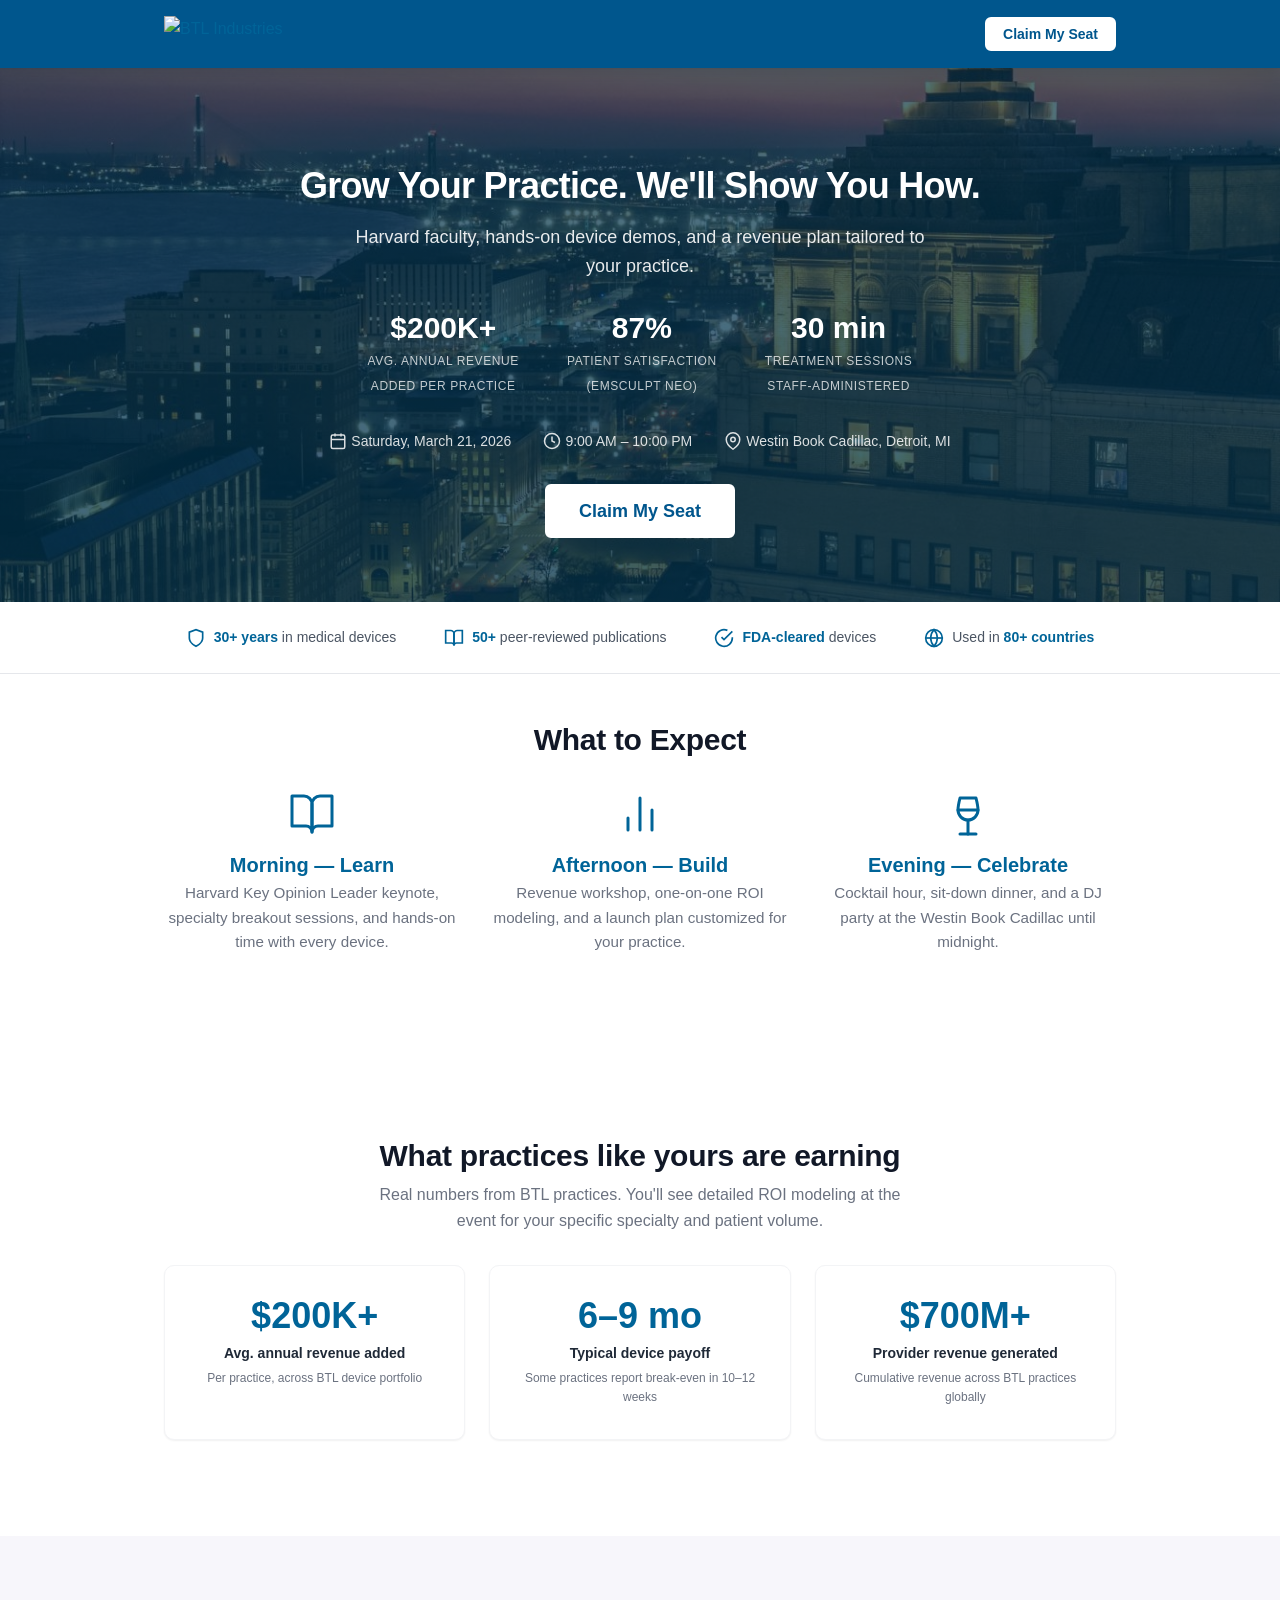
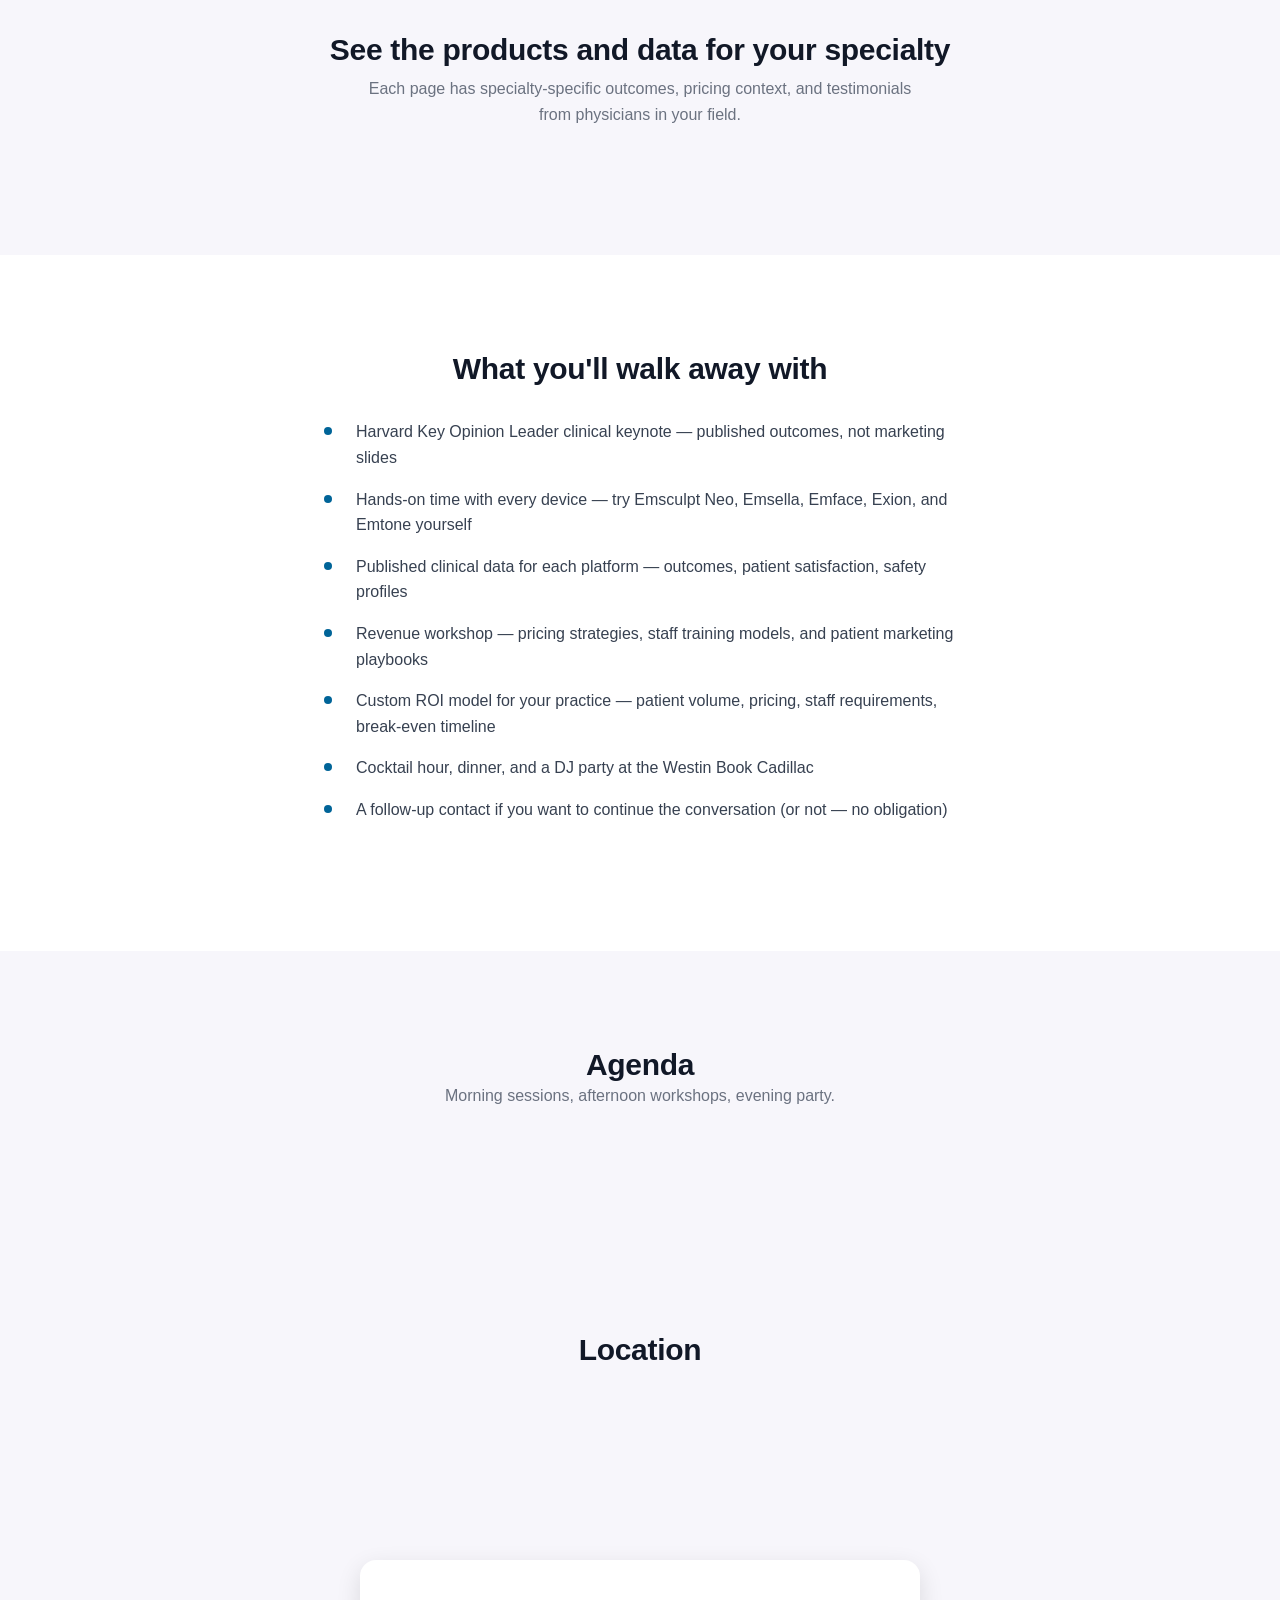
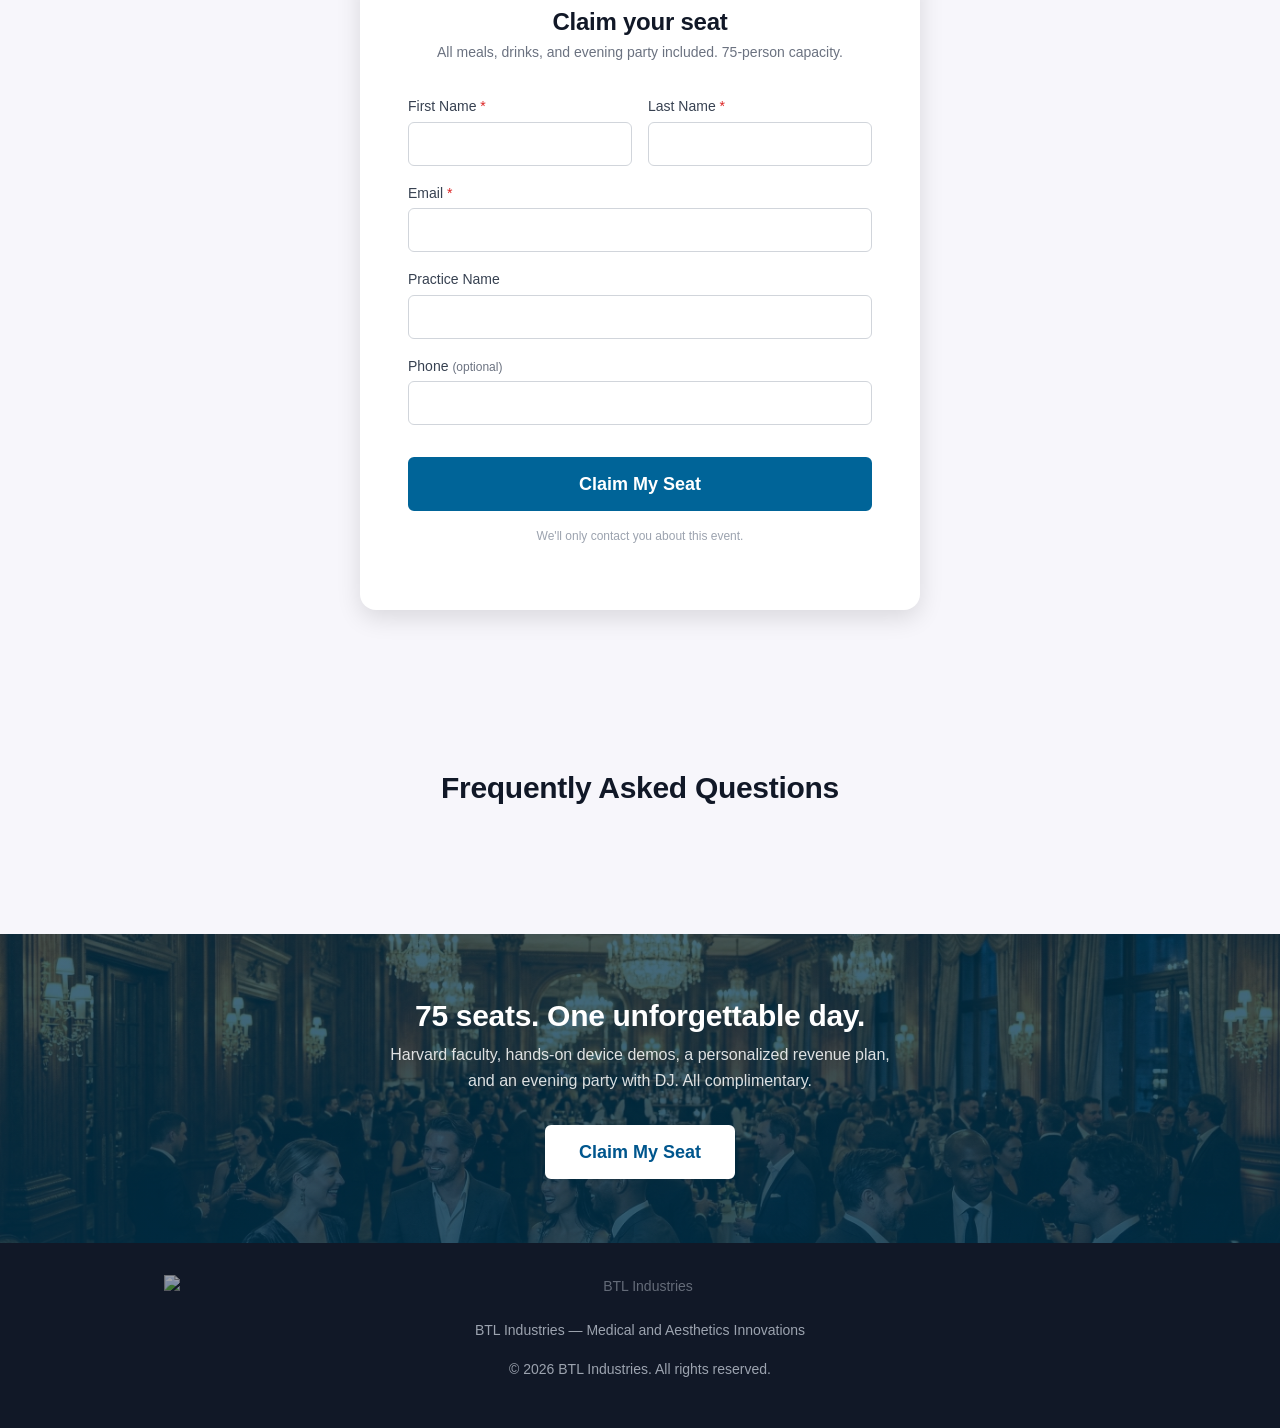
==== commit 7d42d227: "Fix event end time to 10pm ET, make logo clickable on all pages Co-Authored-By: Claude Opus 4.6 <nor" ====
--- a/index.html
+++ b/index.html
@@ -16,7 +16,7 @@
   <!-- Header -->
   <header class="header">
     <div class="container header__inner">
-      <img src="shared/assets/btl-logo-white.svg" alt="BTL Industries" class="header__logo">
+      <a href="/"><img src="shared/assets/btl-logo-white.svg" alt="BTL Industries" class="header__logo"></a>
       <a href="#register" class="btn btn--white btn--sm header__cta">Claim My Seat</a>
     </div>
   </header>
@@ -345,6 +345,23 @@
     document.addEventListener('btl:config-ready', () => {
       BTLEvents.hydrateSpecialtyNav();
     });
+
+    // Pre-fill form from URL params
+    (function() {
+      const p = new URLSearchParams(window.location.search);
+      const map = {fn:'first_name', ln:'last_name', email:'email', practice:'practice', phone:'phone', specialty:'specialty'};
+      Object.entries(map).forEach(([param, field]) => {
+        const val = p.get(param);
+        if (val) {
+          const el = document.getElementById(field) || document.querySelector(`[name="${field}"]`);
+          if (el) el.value = val;
+        }
+      });
+      // Auto-scroll to form if prefilled
+      if (p.get('fn') || p.get('email')) {
+        setTimeout(() => document.getElementById('register')?.scrollIntoView({behavior:'smooth'}), 500);
+      }
+    })();
   </script>
 
 </body>
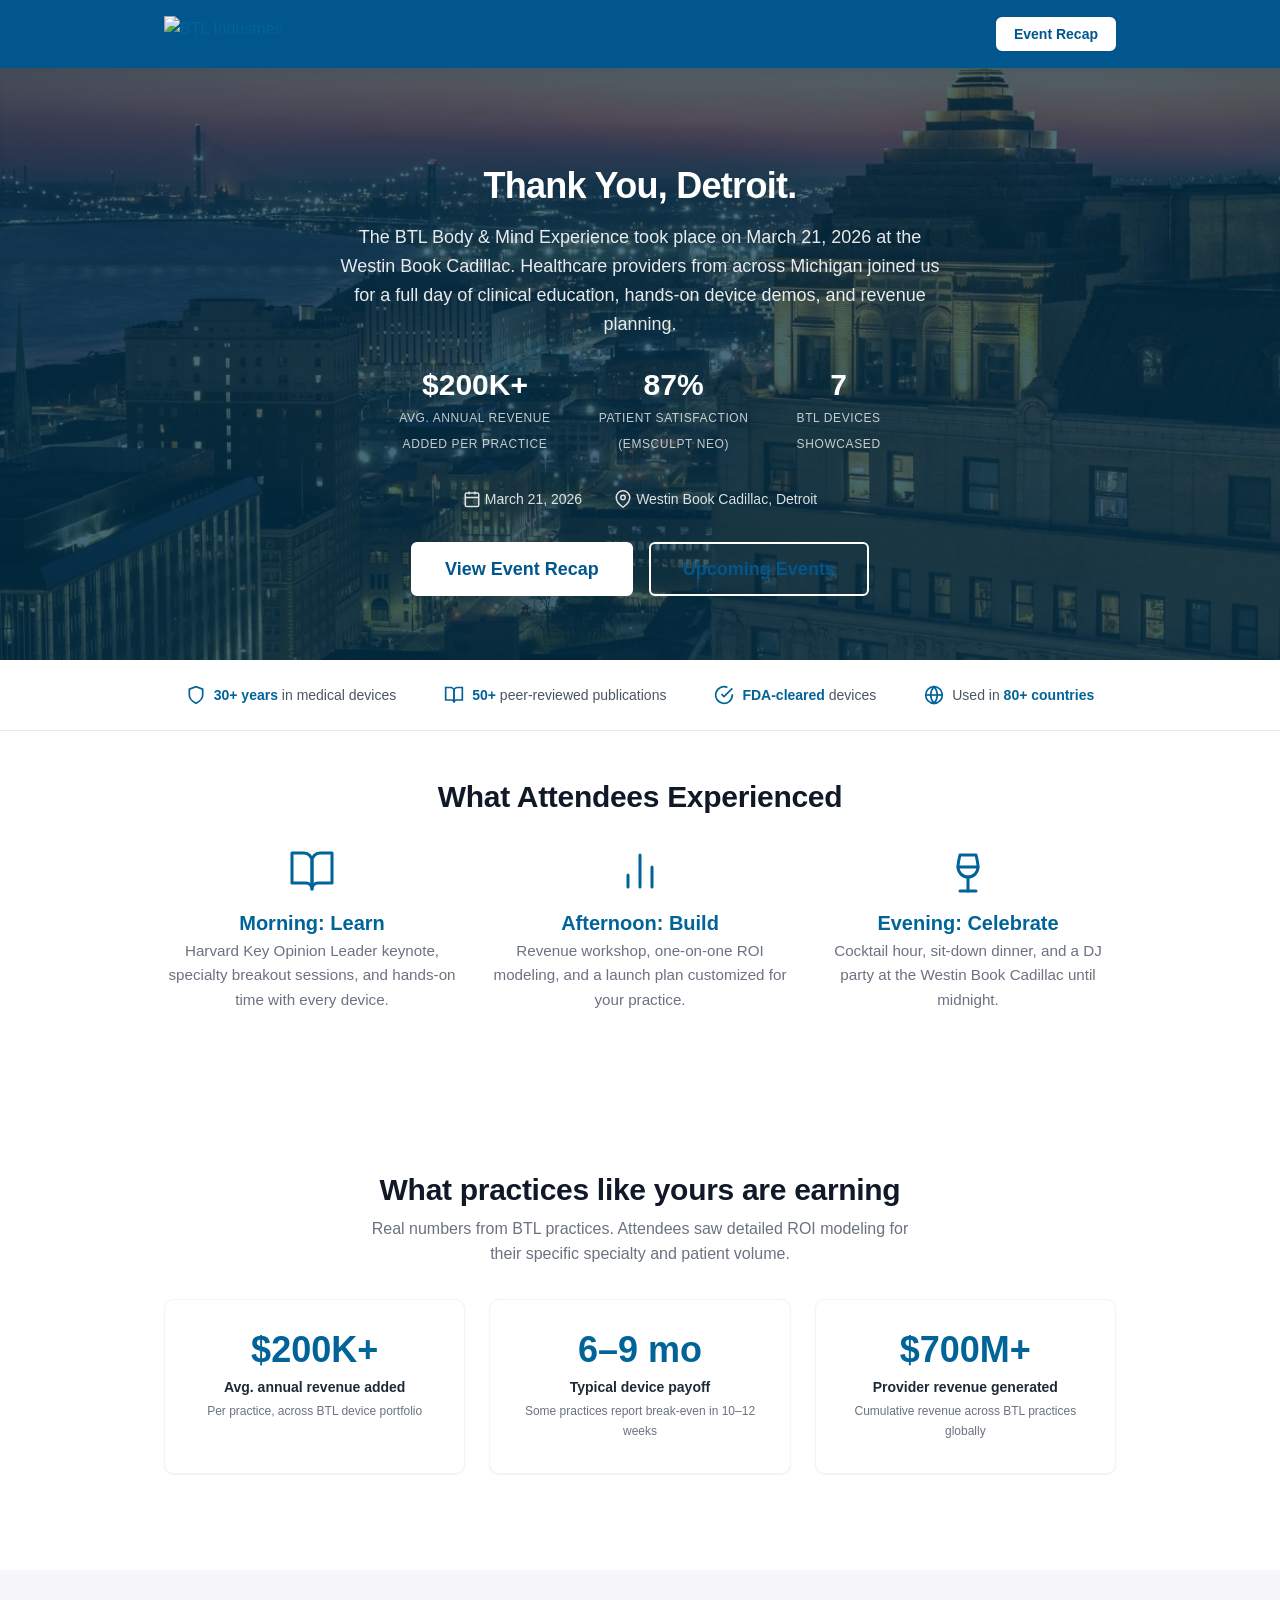
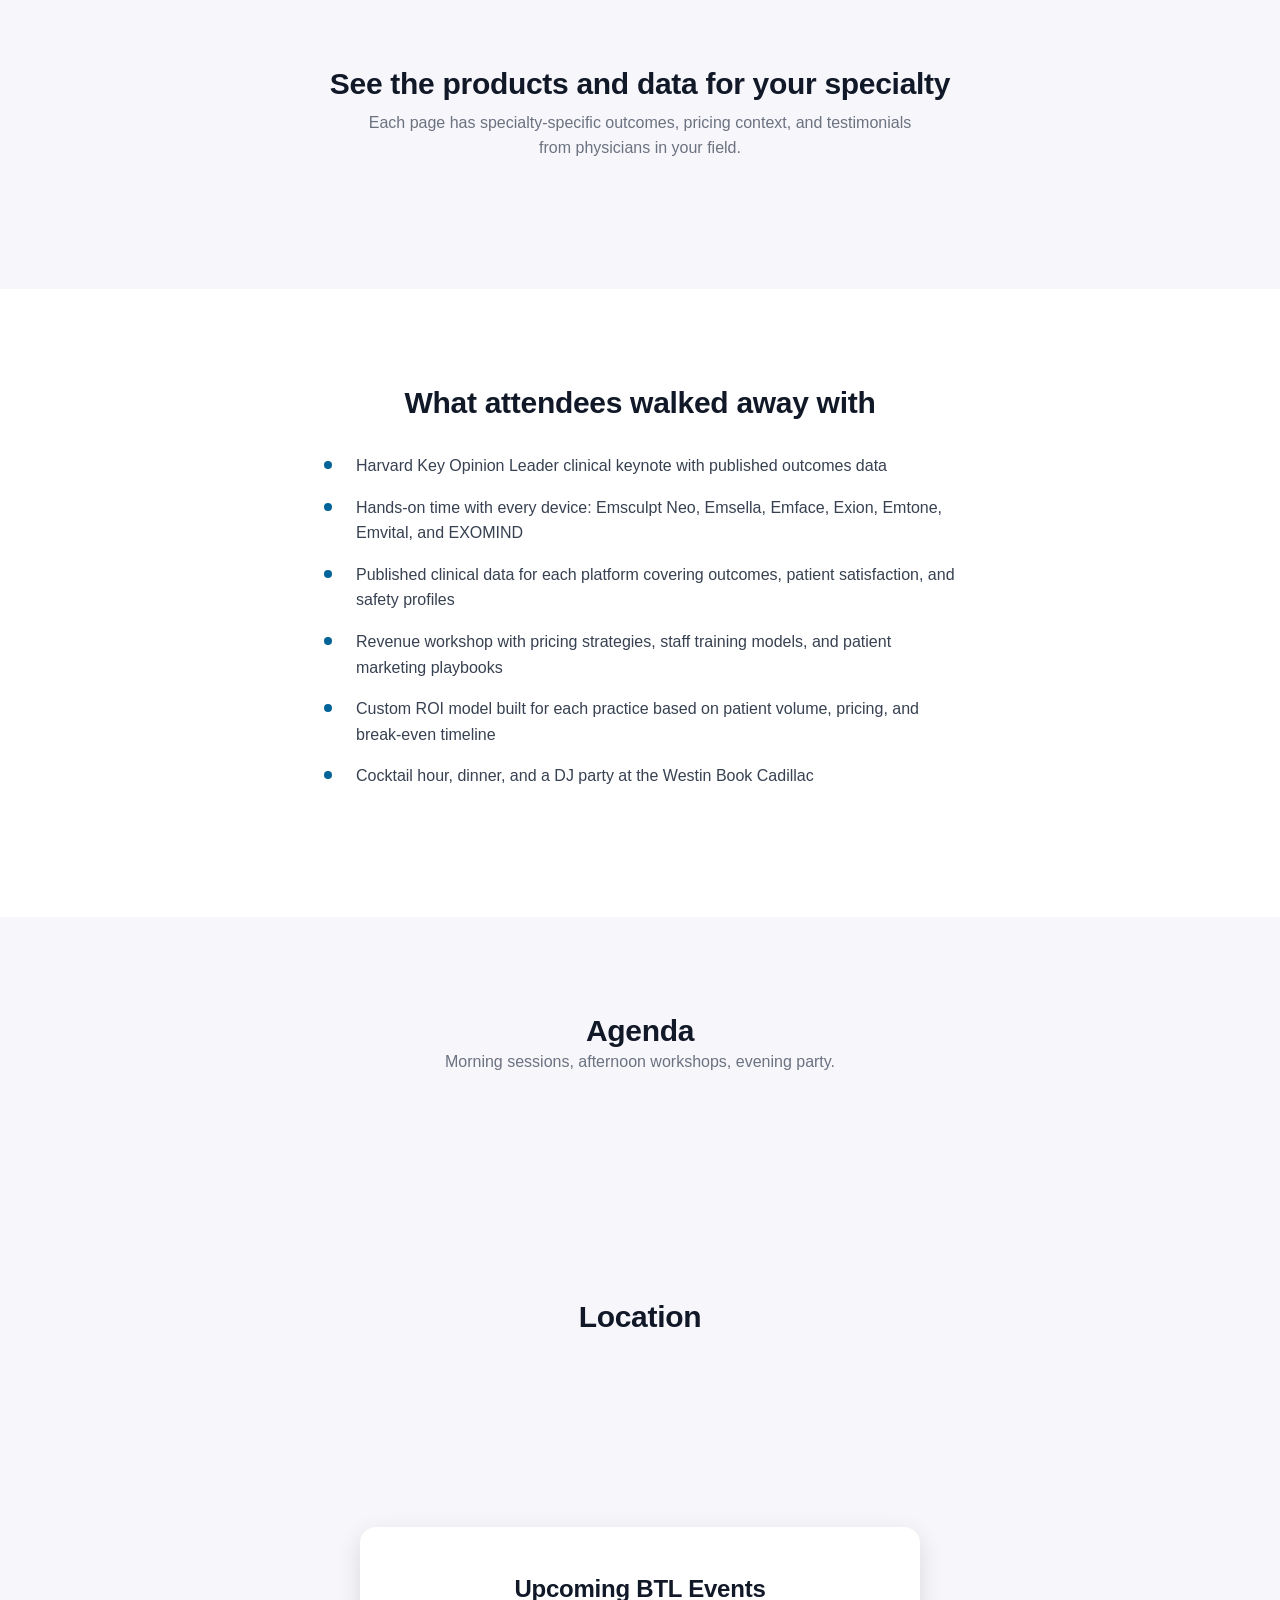
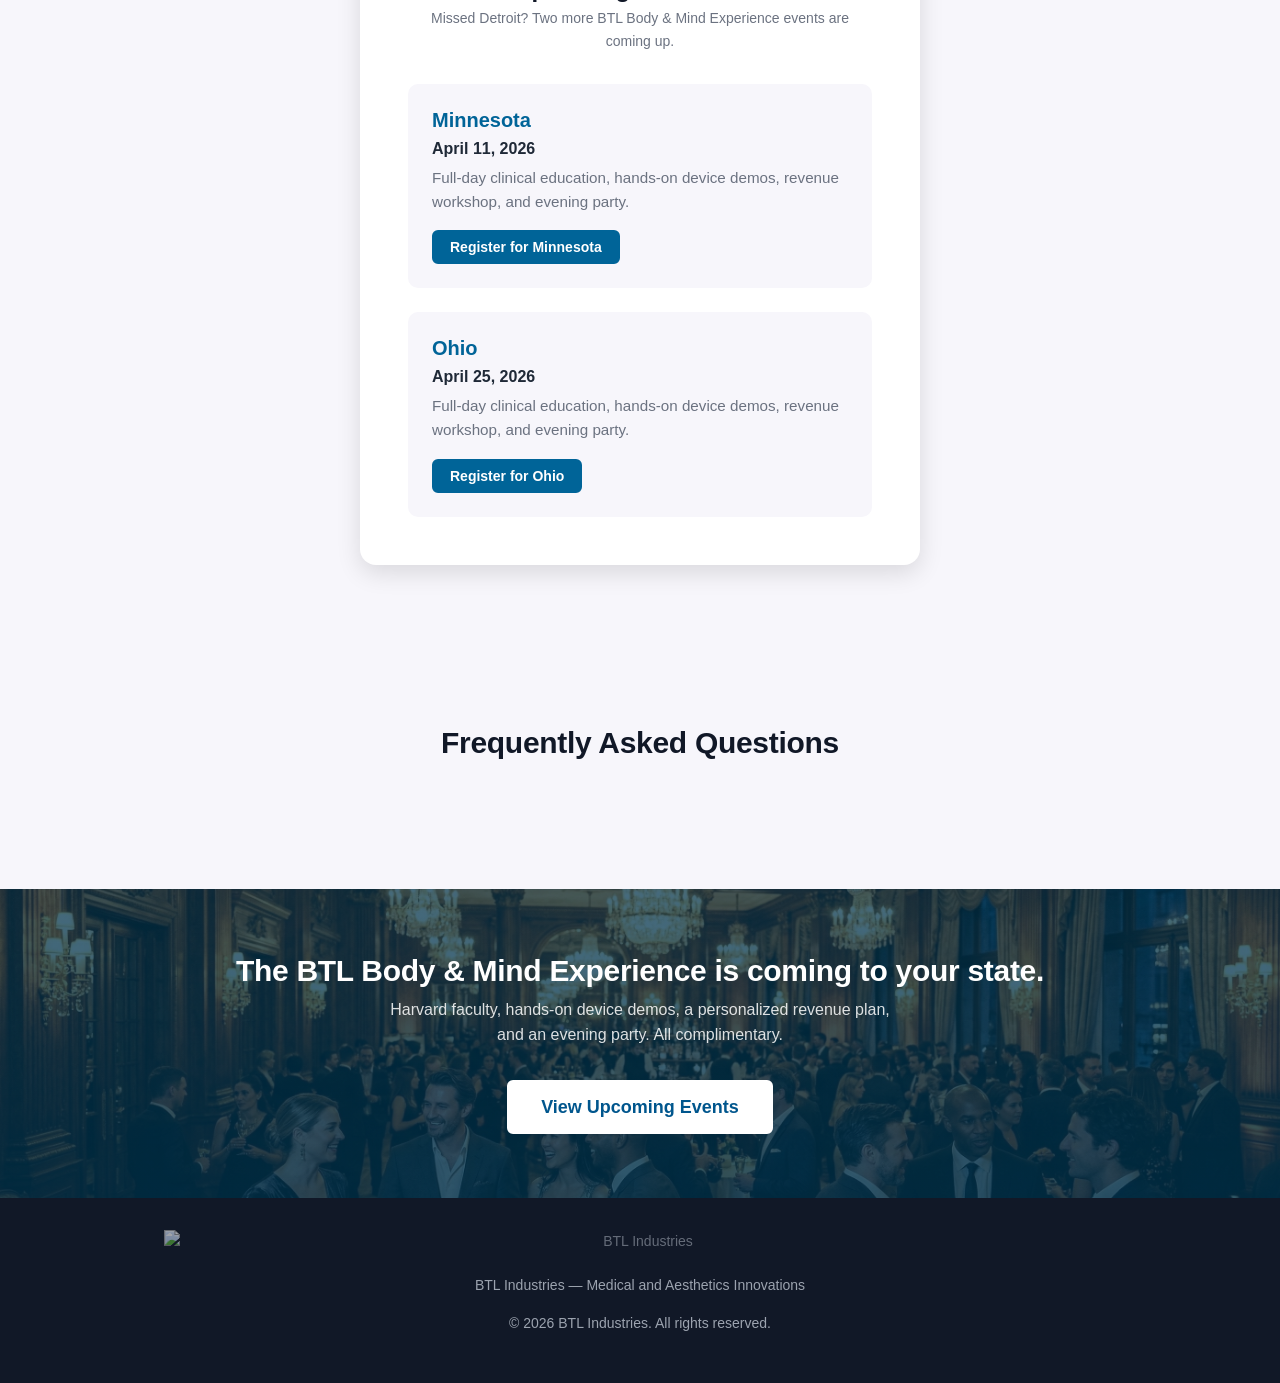
==== commit 9d80f815: "Convert btlmichigan.com to post-event SEO content Event is over (March 21). Transform registration s" ====
--- a/index.html
+++ b/index.html
@@ -3,13 +3,40 @@
 <head>
   <meta charset="UTF-8">
   <meta name="viewport" content="width=device-width, initial-scale=1.0">
-  <title>BTL Body &amp; Mind Experience — Detroit, March 21</title>
-  <meta name="description" content="Harvard faculty, hands-on device demos, and a revenue plan tailored to your practice. Free full-day event for healthcare providers. Detroit, March 21.">
+  <title>BTL Body &amp; Mind Experience — Detroit (March 21, 2026 Recap)</title>
+  <meta name="description" content="Recap of the BTL Body &amp; Mind Experience in Detroit. Harvard faculty keynote, hands-on device demos, and revenue workshops for healthcare providers. See upcoming BTL events in Minnesota and Ohio.">
   <link rel="icon" type="image/png" href="shared/assets/btl-icon-blue.png">
   <link rel="preconnect" href="https://fonts.googleapis.com">
   <link rel="preconnect" href="https://fonts.gstatic.com" crossorigin>
   <link href="https://fonts.googleapis.com/css2?family=Inter:wght@400;500;600;700&display=swap" rel="stylesheet">
   <link rel="stylesheet" href="shared/css/styles.css?v=2">
+
+  <!-- Google Analytics 4 -->
+  <script async src="https://www.googletagmanager.com/gtag/js?id=G-JBED5M8NVG"></script>
+  <script>
+  window.dataLayer = window.dataLayer || [];
+  function gtag(){dataLayer.push(arguments);}
+  gtag('js', new Date());
+  gtag('config', 'G-JBED5M8NVG');
+  </script>
+
+  <!-- Meta Pixel Code -->
+  <script>
+  !function(f,b,e,v,n,t,s)
+  {if(f.fbq)return;n=f.fbq=function(){n.callMethod?
+  n.callMethod.apply(n,arguments):n.queue.push(arguments)};
+  if(!f._fbq)f._fbq=n;n.push=n;n.loaded=!0;n.version='2.0';
+  n.queue=[];t=b.createElement(e);t.async=!0;
+  t.src=v;s=b.getElementsByTagName(e)[0];
+  s.parentNode.insertBefore(t,s)}(window, document,'script',
+  'https://connect.facebook.net/en_US/fbevents.js');
+  fbq('init', '1461790735280872');
+  fbq('track', 'PageView');
+  </script>
+  <noscript><img height="1" width="1" style="display:none"
+  src="https://www.facebook.com/tr?id=1461790735280872&ev=PageView&noscript=1"
+  /></noscript>
+  <!-- End Meta Pixel Code -->
 </head>
 <body>
 
@@ -17,17 +44,15 @@
   <header class="header">
     <div class="container header__inner">
       <a href="/"><img src="shared/assets/btl-logo-white.svg" alt="BTL Industries" class="header__logo"></a>
-      <a href="#register" class="btn btn--white btn--sm header__cta">Claim My Seat</a>
+      <a href="event-recap.html" class="btn btn--white btn--sm header__cta">Event Recap</a>
     </div>
   </header>
 
   <!-- Hero — drop hero-bg.jpg into assets/ to activate background image -->
   <section class="hero" style="background-image:linear-gradient(rgba(0,50,76,0.68),rgba(0,50,76,0.75)),url('assets/hero-bg.jpg');background-size:cover;background-position:center;">
     <div class="container">
-      <div class="social-proof social-proof--hero" data-social-proof="hero" hidden></div>
-
-      <h1 data-hero-headline>Grow Your Practice. We'll Show You How.</h1>
-      <p class="hero__tagline" data-hero-subheadline>Harvard faculty, hands-on device demos, and a revenue plan tailored to your practice.</p>
+      <h1>Thank You, Detroit.</h1>
+      <p class="hero__tagline">The BTL Body &amp; Mind Experience took place on March 21, 2026 at the Westin Book Cadillac. Healthcare providers from across Michigan joined us for a full day of clinical education, hands-on device demos, and revenue planning.</p>
 
       <div class="hero__stats">
         <div class="hero__stat">
@@ -39,28 +64,25 @@
           <span class="hero__stat-label">Patient satisfaction<br>(Emsculpt Neo)</span>
         </div>
         <div class="hero__stat">
-          <span class="hero__stat-number">30 min</span>
-          <span class="hero__stat-label">Treatment sessions<br>staff-administered</span>
+          <span class="hero__stat-number">7</span>
+          <span class="hero__stat-label">BTL devices<br>showcased</span>
         </div>
       </div>
 
       <div class="hero__meta">
         <span class="hero__meta-item">
           <svg viewBox="0 0 24 24" fill="none" stroke="currentColor" stroke-width="2"><rect x="3" y="4" width="18" height="18" rx="2"/><line x1="16" y1="2" x2="16" y2="6"/><line x1="8" y1="2" x2="8" y2="6"/><line x1="3" y1="10" x2="21" y2="10"/></svg>
-          <span data-event-date>Saturday, March 21, 2026</span>
-        </span>
-        <span class="hero__meta-item">
-          <svg viewBox="0 0 24 24" fill="none" stroke="currentColor" stroke-width="2"><circle cx="12" cy="12" r="10"/><polyline points="12 6 12 12 16 14"/></svg>
-          <span data-event-time>9:00 AM – 10:00 PM</span>
+          March 21, 2026
         </span>
         <span class="hero__meta-item">
           <svg viewBox="0 0 24 24" fill="none" stroke="currentColor" stroke-width="2"><path d="M21 10c0 7-9 13-9 13s-9-6-9-13a9 9 0 0118 0z"/><circle cx="12" cy="10" r="3"/></svg>
-          <span><span data-event-venue>Westin Book Cadillac</span>, <span data-event-city>Detroit, MI</span></span>
+          Westin Book Cadillac, Detroit
         </span>
       </div>
 
       <div class="hero__actions">
-        <a href="#register" class="btn btn--white btn--lg">Claim My Seat</a>
+        <a href="event-recap.html" class="btn btn--white btn--lg">View Event Recap</a>
+        <a href="#upcoming" class="btn btn--white btn--lg" style="background:transparent;border:2px solid #fff;">Upcoming Events</a>
       </div>
     </div>
   </section>
@@ -90,44 +112,39 @@
   <!-- What to Expect — Day Flow -->
   <section class="section" style="padding-top:var(--space-2xl);padding-bottom:var(--space-2xl);">
     <div class="container">
-      <h2 class="text-center" style="margin-bottom:var(--space-xl);">What to Expect</h2>
+      <h2 class="text-center" style="margin-bottom:var(--space-xl);">What Attendees Experienced</h2>
       <div style="display:grid;grid-template-columns:repeat(auto-fit,minmax(240px,1fr));gap:var(--space-xl);text-align:center;">
         <div>
           <div style="margin-bottom:var(--space-sm);">
             <svg width="48" height="48" viewBox="0 0 24 24" fill="none" stroke="var(--btl-primary)" stroke-width="1.5" stroke-linecap="round" stroke-linejoin="round"><path d="M2 3h6a4 4 0 014 4v14a3 3 0 00-3-3H2z"/><path d="M22 3h-6a4 4 0 00-4 4v14a3 3 0 013-3h7z"/></svg>
           </div>
-          <h3 style="color:var(--btl-primary);margin-bottom:var(--space-xs);font-size:1.25rem;">Morning &mdash; Learn</h3>
+          <h3 style="color:var(--btl-primary);margin-bottom:var(--space-xs);font-size:1.25rem;">Morning: Learn</h3>
           <p class="text-muted" style="font-size:0.95rem;">Harvard Key Opinion Leader keynote, specialty breakout sessions, and hands-on time with every device.</p>
         </div>
         <div>
           <div style="margin-bottom:var(--space-sm);">
             <svg width="48" height="48" viewBox="0 0 24 24" fill="none" stroke="var(--btl-primary)" stroke-width="1.5" stroke-linecap="round" stroke-linejoin="round"><line x1="18" y1="20" x2="18" y2="10"/><line x1="12" y1="20" x2="12" y2="4"/><line x1="6" y1="20" x2="6" y2="14"/></svg>
           </div>
-          <h3 style="color:var(--btl-primary);margin-bottom:var(--space-xs);font-size:1.25rem;">Afternoon &mdash; Build</h3>
+          <h3 style="color:var(--btl-primary);margin-bottom:var(--space-xs);font-size:1.25rem;">Afternoon: Build</h3>
           <p class="text-muted" style="font-size:0.95rem;">Revenue workshop, one-on-one ROI modeling, and a launch plan customized for your practice.</p>
         </div>
         <div>
           <div style="margin-bottom:var(--space-sm);">
             <svg width="48" height="48" viewBox="0 0 24 24" fill="none" stroke="var(--btl-primary)" stroke-width="1.5" stroke-linecap="round" stroke-linejoin="round"><path d="M8 22h8"/><path d="M7 10h10"/><path d="M12 15v7"/><path d="M12 15a5 5 0 005-5c0-2-.5-4-1-6H8c-.5 2-1 4-1 6a5 5 0 005 5z"/></svg>
           </div>
-          <h3 style="color:var(--btl-primary);margin-bottom:var(--space-xs);font-size:1.25rem;">Evening &mdash; Celebrate</h3>
+          <h3 style="color:var(--btl-primary);margin-bottom:var(--space-xs);font-size:1.25rem;">Evening: Celebrate</h3>
           <p class="text-muted" style="font-size:0.95rem;">Cocktail hour, sit-down dinner, and a DJ party at the Westin Book Cadillac until midnight.</p>
         </div>
       </div>
     </div>
   </section>
-
-  <!-- Countdown / Scarcity -->
-  <div class="container" style="margin-top:var(--space-lg);">
-    <div data-countdown hidden></div>
-  </div>
 
   <!-- ROI Section -->
   <section class="section">
     <div class="container">
       <h2 class="text-center">What practices like yours are earning</h2>
       <p class="text-center text-muted" style="max-width:560px;margin:var(--space-sm) auto 0;">
-        Real numbers from BTL practices. You'll see detailed ROI modeling at the event for your specific specialty and patient volume.
+        Real numbers from BTL practices. Attendees saw detailed ROI modeling for their specific specialty and patient volume.
       </p>
       <div class="roi-grid">
         <div class="roi-card">
@@ -166,15 +183,14 @@
   <!-- What You'll Walk Away With -->
   <section class="section">
     <div class="container container--narrow">
-      <h2 class="text-center">What you'll walk away with</h2>
+      <h2 class="text-center">What attendees walked away with</h2>
       <ul class="talking-points" style="margin-top:var(--space-xl);">
-        <li>Harvard Key Opinion Leader clinical keynote — published outcomes, not marketing slides</li>
-        <li>Hands-on time with every device — try Emsculpt Neo, Emsella, Emface, Exion, and Emtone yourself</li>
-        <li>Published clinical data for each platform — outcomes, patient satisfaction, safety profiles</li>
-        <li>Revenue workshop — pricing strategies, staff training models, and patient marketing playbooks</li>
-        <li>Custom ROI model for your practice — patient volume, pricing, staff requirements, break-even timeline</li>
+        <li>Harvard Key Opinion Leader clinical keynote with published outcomes data</li>
+        <li>Hands-on time with every device: Emsculpt Neo, Emsella, Emface, Exion, Emtone, Emvital, and EXOMIND</li>
+        <li>Published clinical data for each platform covering outcomes, patient satisfaction, and safety profiles</li>
+        <li>Revenue workshop with pricing strategies, staff training models, and patient marketing playbooks</li>
+        <li>Custom ROI model built for each practice based on patient volume, pricing, and break-even timeline</li>
         <li>Cocktail hour, dinner, and a DJ party at the Westin Book Cadillac</li>
-        <li>A follow-up contact if you want to continue the conversation (or not — no obligation)</li>
       </ul>
     </div>
   </section>
@@ -200,86 +216,26 @@
     </div>
   </section>
 
-  <!-- Registration Form -->
-  <section class="form-section" id="register" data-form-section>
-    <div class="container">
-      <div class="form-card">
-        <h2 class="form-card__title">Claim your seat</h2>
-        <p class="form-card__subtitle">All meals, drinks, and evening party included. 75-person capacity.</p>
-
-        <div class="social-proof" data-social-proof="hero" hidden></div>
-
-        <form id="registration-form" novalidate>
-          <!-- Honeypot -->
-          <div class="form-group--hp" aria-hidden="true">
-            <label for="website">Website</label>
-            <input type="text" name="website" id="website" tabindex="-1" autocomplete="off">
-          </div>
-
-          <!-- Hidden fields -->
-          <input type="hidden" name="event_id" value="">
-          <input type="hidden" name="specialty" value="">
-          <input type="hidden" name="referred_by" value="">
-          <input type="hidden" name="utm_source" value="">
-          <input type="hidden" name="utm_medium" value="">
-          <input type="hidden" name="utm_campaign" value="">
-          <input type="hidden" name="utm_content" value="">
-
-          <div class="form-row form-row--2col">
-            <div class="form-group">
-              <label for="first_name">First Name <span class="required">*</span></label>
-              <input type="text" name="first_name" id="first_name" required autocomplete="given-name">
-              <span class="error-message">First name is required</span>
-            </div>
-            <div class="form-group">
-              <label for="last_name">Last Name <span class="required">*</span></label>
-              <input type="text" name="last_name" id="last_name" required autocomplete="family-name">
-              <span class="error-message">Last name is required</span>
-            </div>
-          </div>
-
-          <div class="form-row">
-            <div class="form-group">
-              <label for="email">Email <span class="required">*</span></label>
-              <input type="email" name="email" id="email" required autocomplete="email">
-              <span class="error-message">Valid email is required</span>
-            </div>
-          </div>
-
-          <div class="form-row">
-            <div class="form-group">
-              <label for="practice">Practice Name</label>
-              <input type="text" name="practice" id="practice" autocomplete="organization">
-            </div>
-          </div>
-
-          <div class="form-row">
-            <div class="form-group">
-              <label for="phone">Phone <span class="text-xs text-muted">(optional)</span></label>
-              <input type="tel" name="phone" id="phone" autocomplete="tel">
-            </div>
-          </div>
-
-          <div style="margin-top:var(--space-xl);">
-            <button type="submit" class="btn btn--primary btn--lg btn--full">Claim My Seat</button>
-          </div>
-
-          <p class="form-privacy">We'll only contact you about this event.</p>
-        </form>
-      </div>
-    </div>
-  </section>
-
-  <!-- Post-Event Mode (hidden by default) -->
-  <section class="post-event" data-post-event hidden>
-    <div class="container container--narrow">
-      <span class="post-event__badge">Event has passed</span>
-      <h2 class="post-event__title" data-lead-magnet-title>BTL Practice Integration Guide</h2>
-      <p class="post-event__text" data-lead-magnet-desc>Download our guide to evaluating BTL platforms for your practice.</p>
-      <div class="post-event__form">
-        <div class="form-row">
-          <input type="email" placeholder="Your email address" aria-label="Email for download">
-          <button class="btn btn--primary">Get the Guide</button>
+  <!-- Upcoming Events -->
+  <section class="form-section" id="upcoming">
+    <div class="container">
+      <div class="form-card" style="text-align:center;">
+        <h2 class="form-card__title">Upcoming BTL Events</h2>
+        <p class="form-card__subtitle">Missed Detroit? Two more BTL Body &amp; Mind Experience events are coming up.</p>
+
+        <div style="display:grid;grid-template-columns:repeat(auto-fit,minmax(260px,1fr));gap:var(--space-lg);margin-top:var(--space-xl);text-align:left;">
+          <div style="background:var(--btl-light-bg);border-radius:var(--radius-md);padding:var(--space-lg);">
+            <h3 style="color:var(--btl-primary);margin-bottom:var(--space-xs);">Minnesota</h3>
+            <p style="margin-bottom:var(--space-xs);"><strong>April 11, 2026</strong></p>
+            <p class="text-muted" style="margin-bottom:var(--space-md);font-size:0.95rem;">Full-day clinical education, hands-on device demos, revenue workshop, and evening party.</p>
+            <a href="https://btlminnesota.com" class="btn btn--primary btn--sm" target="_blank" rel="noopener">Register for Minnesota</a>
+          </div>
+          <div style="background:var(--btl-light-bg);border-radius:var(--radius-md);padding:var(--space-lg);">
+            <h3 style="color:var(--btl-primary);margin-bottom:var(--space-xs);">Ohio</h3>
+            <p style="margin-bottom:var(--space-xs);"><strong>April 25, 2026</strong></p>
+            <p class="text-muted" style="margin-bottom:var(--space-md);font-size:0.95rem;">Full-day clinical education, hands-on device demos, revenue workshop, and evening party.</p>
+            <a href="https://btlohio.com" class="btn btn--primary btn--sm" target="_blank" rel="noopener">Register for Ohio</a>
+          </div>
         </div>
       </div>
     </div>
@@ -298,9 +254,9 @@
   <!-- 2nd CTA -->
   <section class="cta-section" style="background-image:linear-gradient(rgba(0,50,76,0.72),rgba(0,50,76,0.80)),url('assets/ballroom.jpg');background-size:cover;background-position:center;">
     <div class="container">
-      <h2>75 seats. One unforgettable day.</h2>
-      <p>Harvard faculty, hands-on device demos, a personalized revenue plan, and an evening party with DJ. All complimentary.</p>
-      <a href="#register" class="btn btn--white btn--lg">Claim My Seat</a>
+      <h2>The BTL Body &amp; Mind Experience is coming to your state.</h2>
+      <p>Harvard faculty, hands-on device demos, a personalized revenue plan, and an evening party. All complimentary.</p>
+      <a href="#upcoming" class="btn btn--white btn--lg">View Upcoming Events</a>
     </div>
   </section>
 
@@ -313,55 +269,13 @@
     </div>
   </footer>
 
-  <!-- Exit Intent Overlay -->
-  <div class="exit-overlay" aria-hidden="true">
-    <div class="exit-overlay__card">
-      <button class="exit-overlay__close" aria-label="Close">&times;</button>
-      <h3 class="exit-overlay__title">Spots filling fast</h3>
-      <p class="exit-overlay__text">Harvard faculty, hands-on device demos, revenue workshop, and a DJ party — all free. Takes 10 seconds to register.</p>
-      <button class="btn btn--primary btn--lg btn--full" data-exit-cta>Claim My Seat</button>
-    </div>
-  </div>
-
-  <!-- Mobile Sticky CTA -->
-  <div class="sticky-cta">
-    <div class="sticky-cta__inner">
-      <div>
-        <div class="sticky-cta__text">Spots filling fast</div>
-        <div class="sticky-cta__spots"></div>
-      </div>
-      <button class="btn btn--primary btn--sm" data-sticky-cta>Register</button>
-    </div>
-  </div>
-
   <!-- Scripts -->
   <script src="shared/js/config-loader.js"></script>
-  <script src="shared/js/form-handler.js"></script>
-  <script src="shared/js/social-proof.js"></script>
-  <script src="shared/js/countdown.js"></script>
-  <script src="shared/js/exit-intent.js"></script>
   <script>
     BTLEvents.init();
     document.addEventListener('btl:config-ready', () => {
       BTLEvents.hydrateSpecialtyNav();
     });
-
-    // Pre-fill form from URL params
-    (function() {
-      const p = new URLSearchParams(window.location.search);
-      const map = {fn:'first_name', ln:'last_name', email:'email', practice:'practice', phone:'phone', specialty:'specialty'};
-      Object.entries(map).forEach(([param, field]) => {
-        const val = p.get(param);
-        if (val) {
-          const el = document.getElementById(field) || document.querySelector(`[name="${field}"]`);
-          if (el) el.value = val;
-        }
-      });
-      // Auto-scroll to form if prefilled
-      if (p.get('fn') || p.get('email')) {
-        setTimeout(() => document.getElementById('register')?.scrollIntoView({behavior:'smooth'}), 500);
-      }
-    })();
   </script>
 
 </body>
